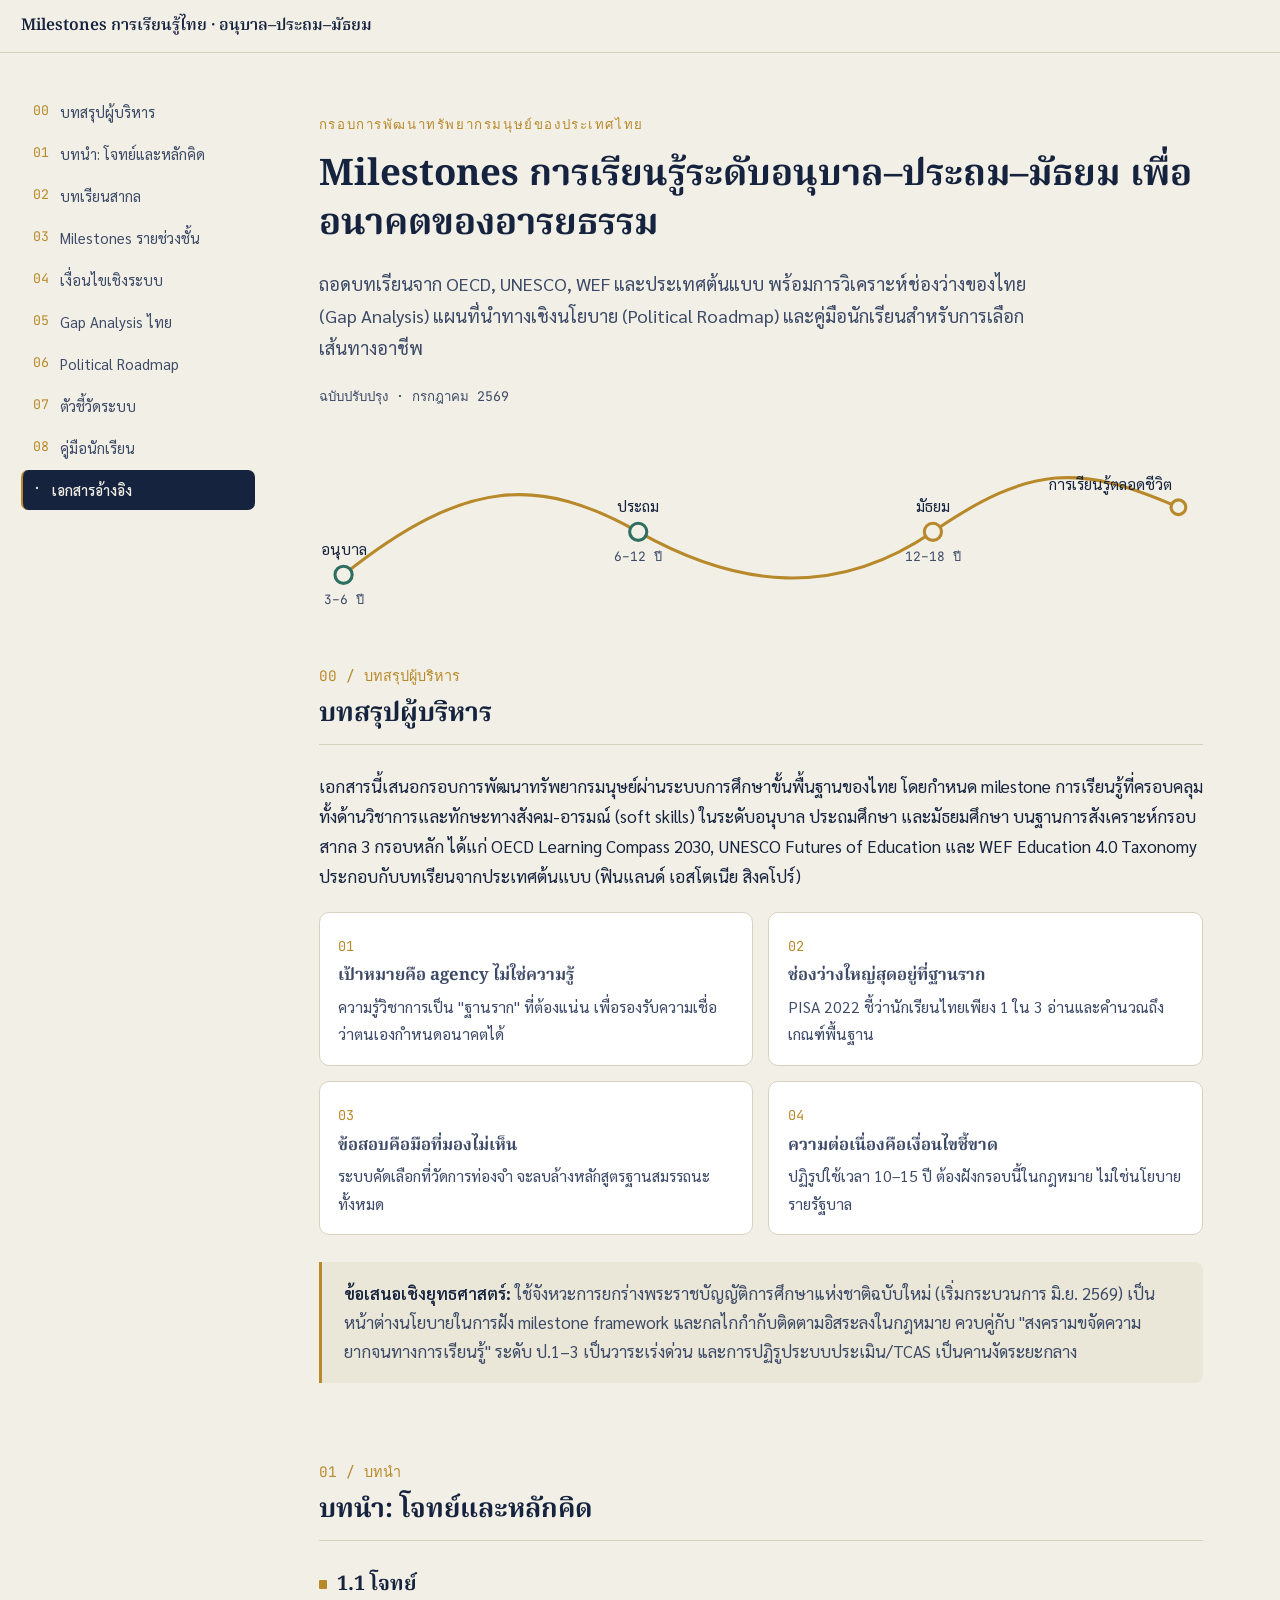
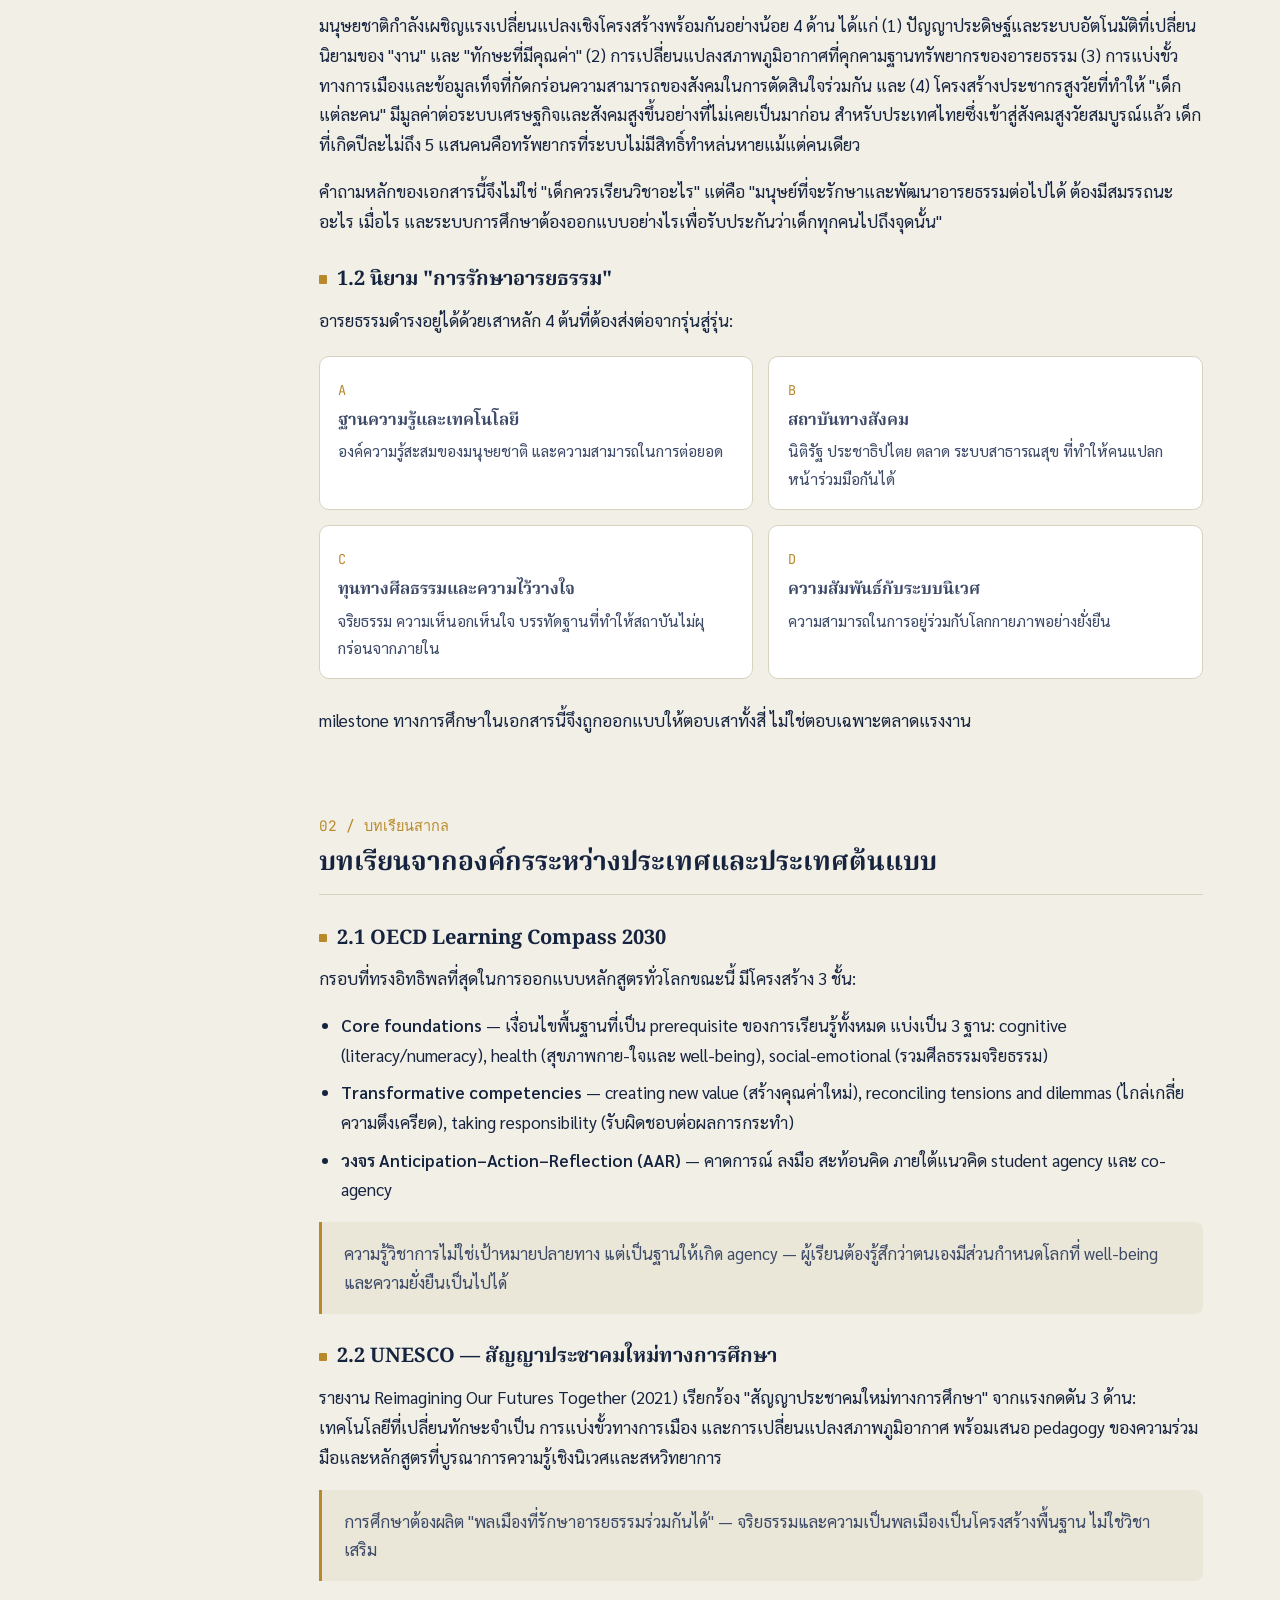
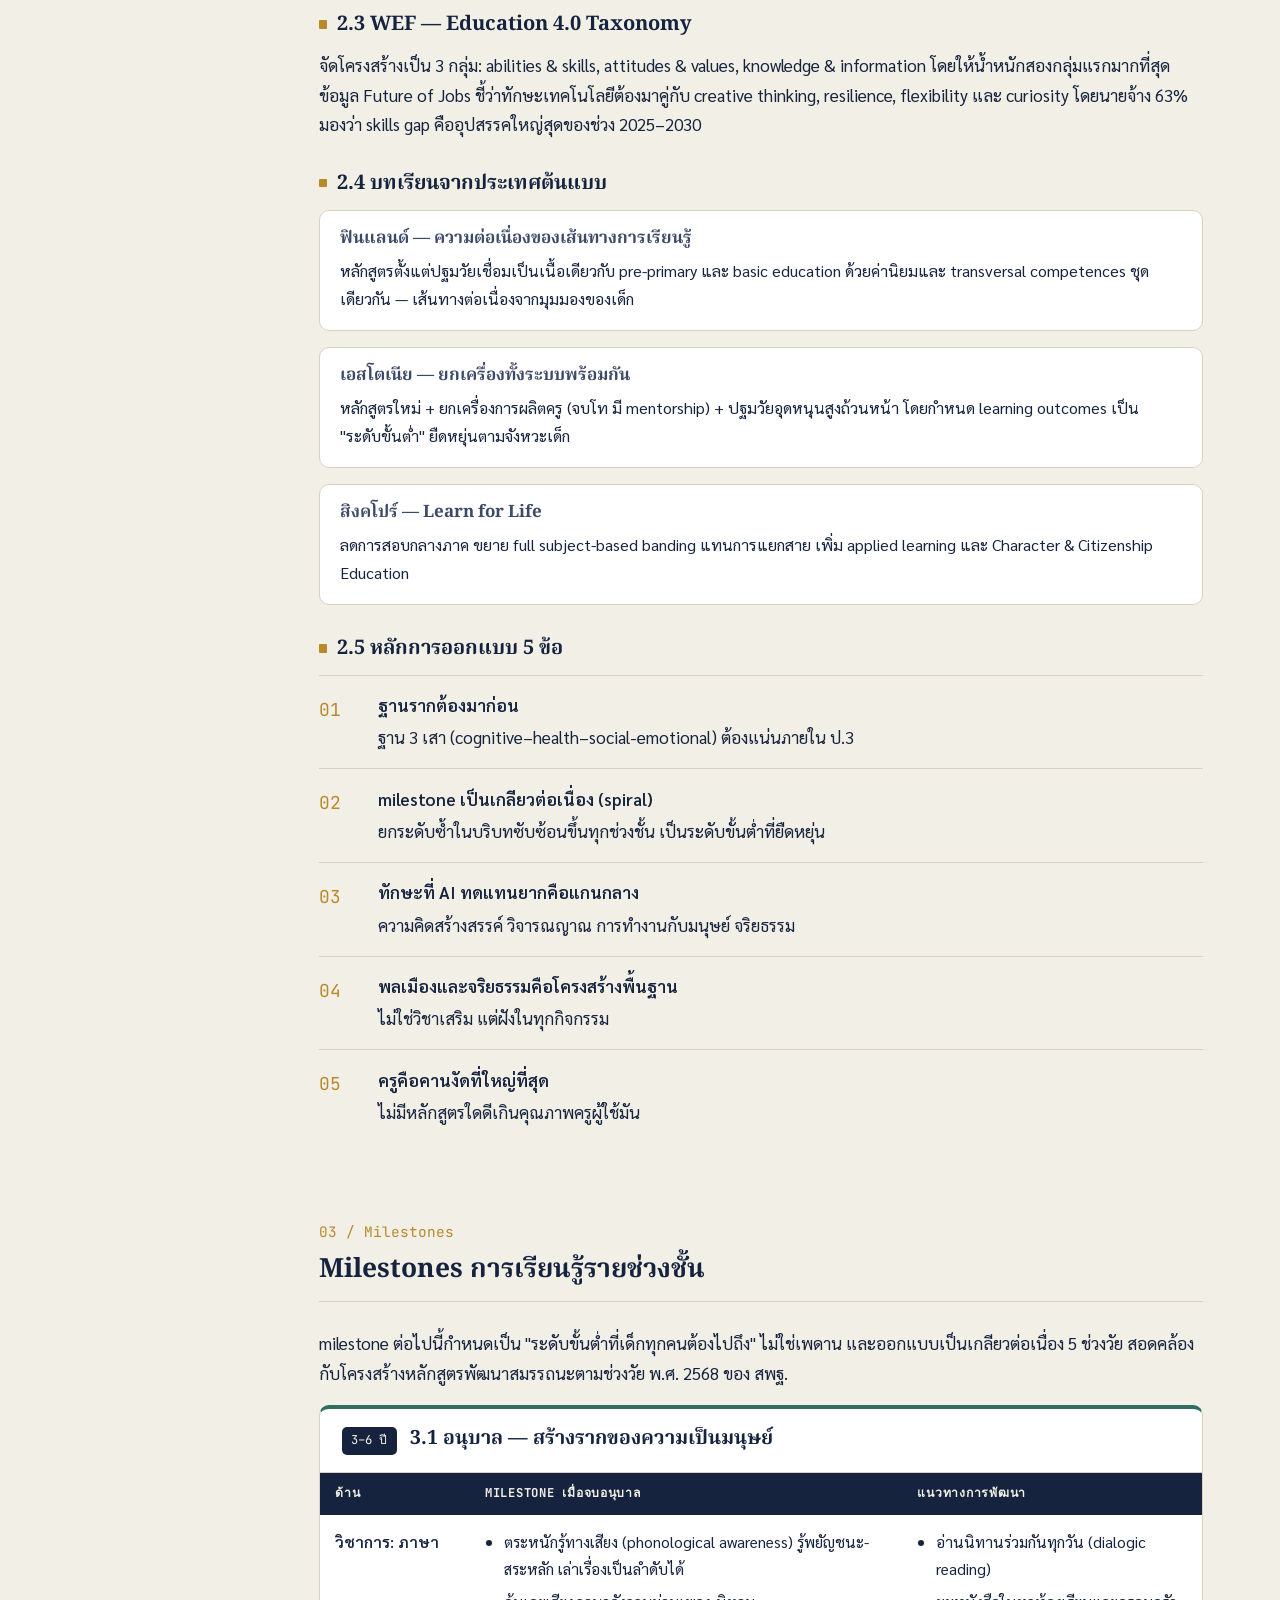
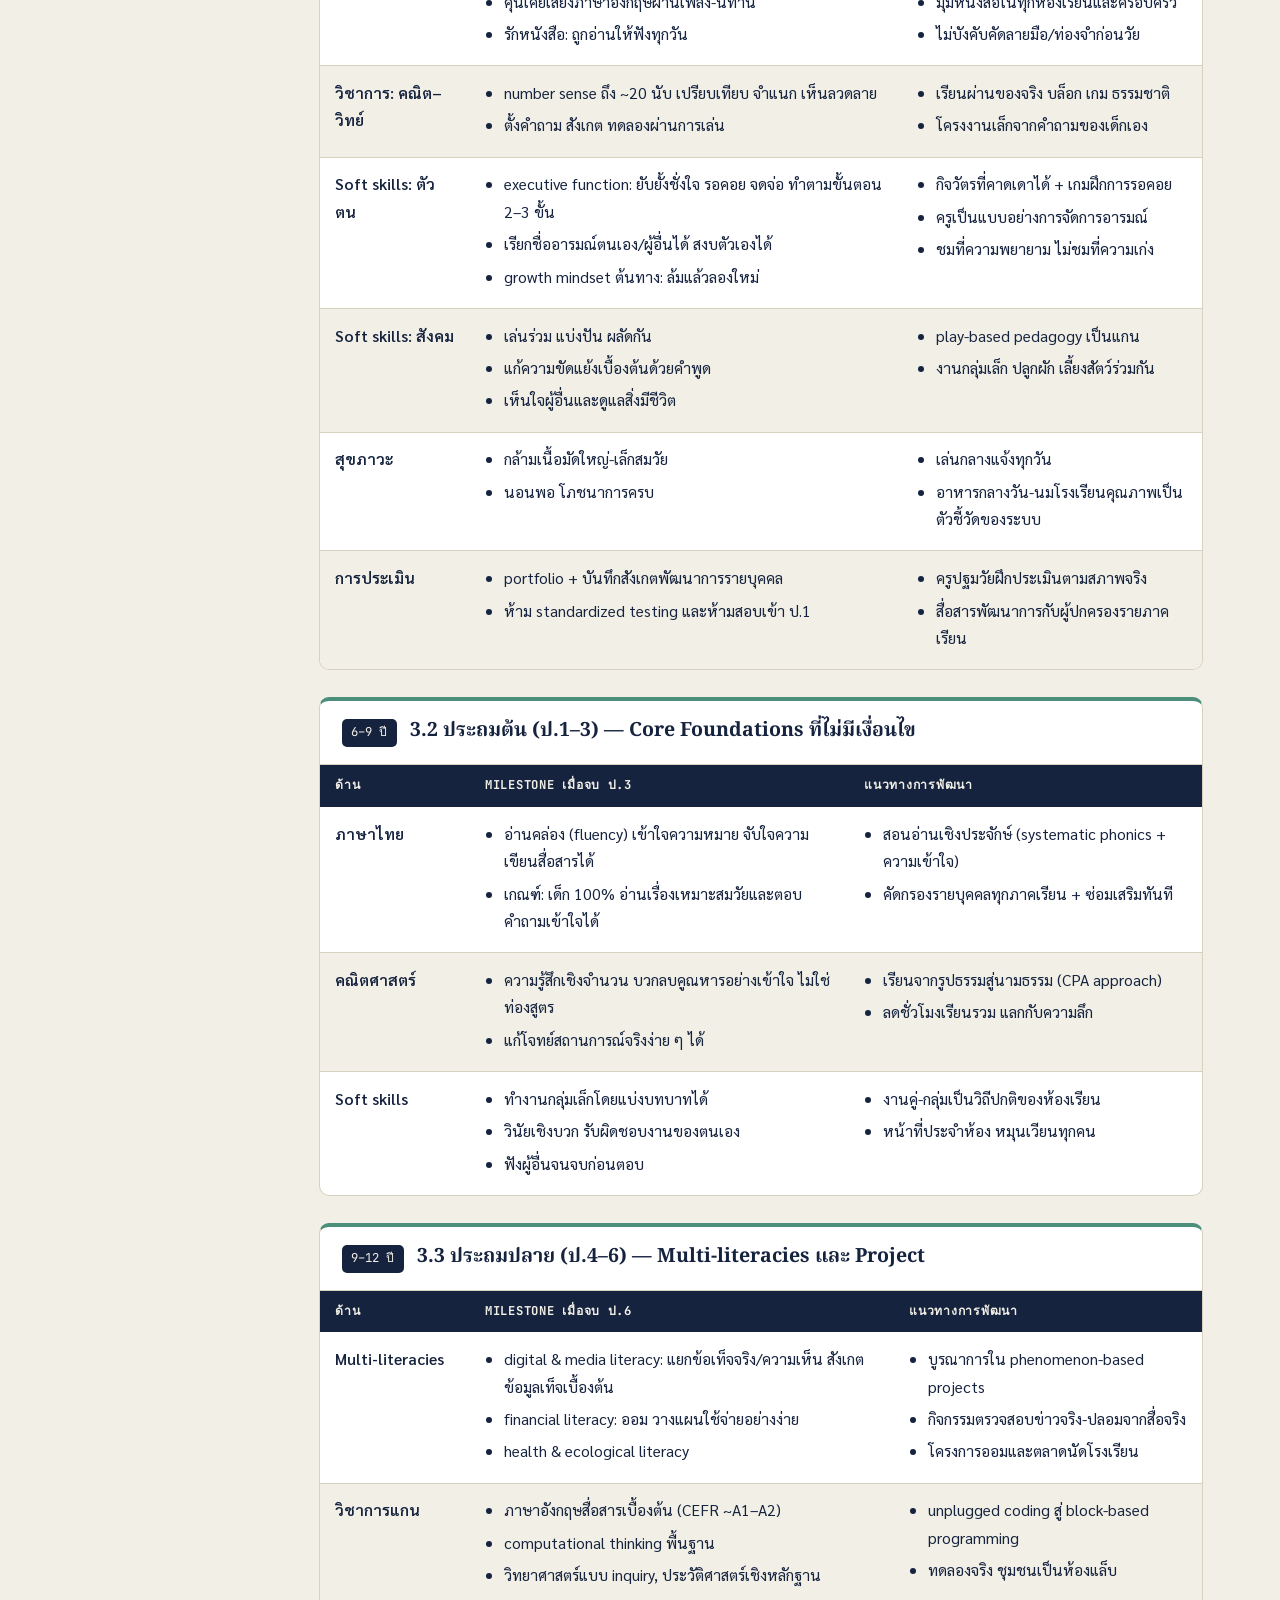
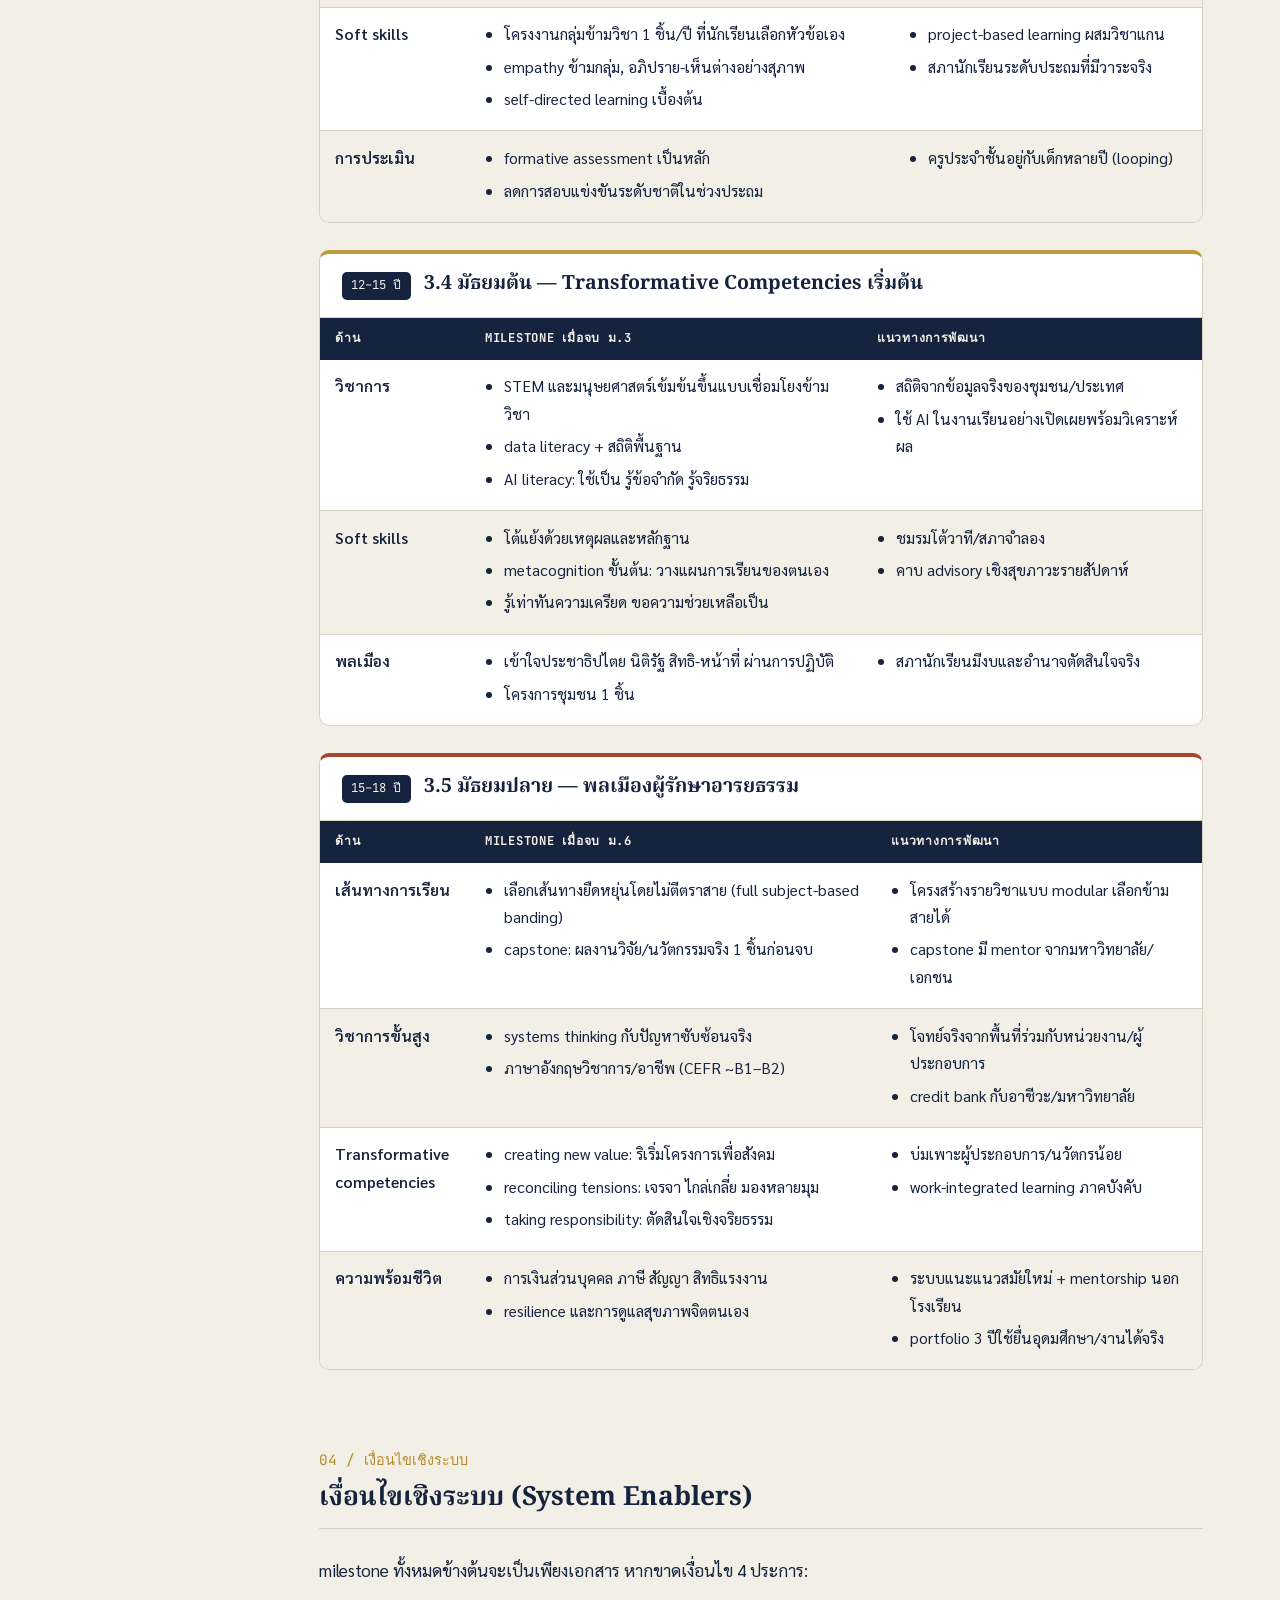
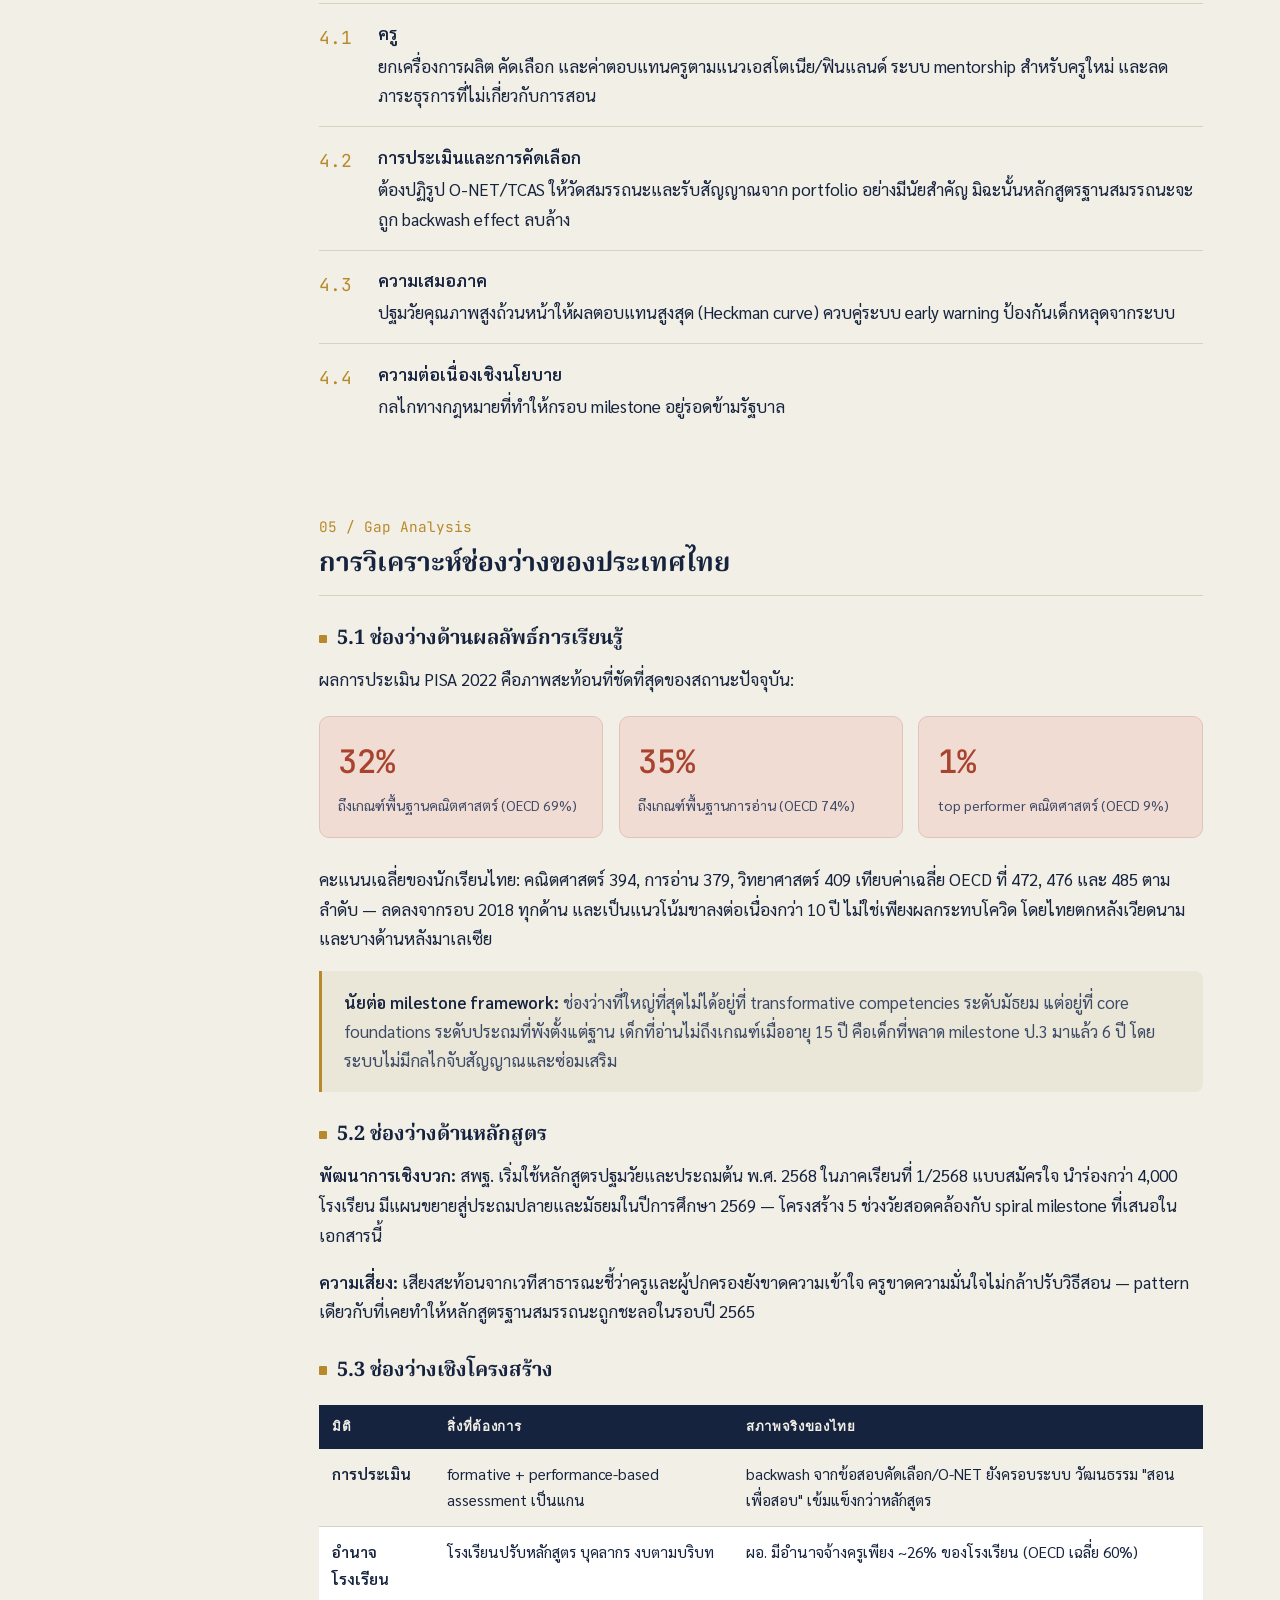
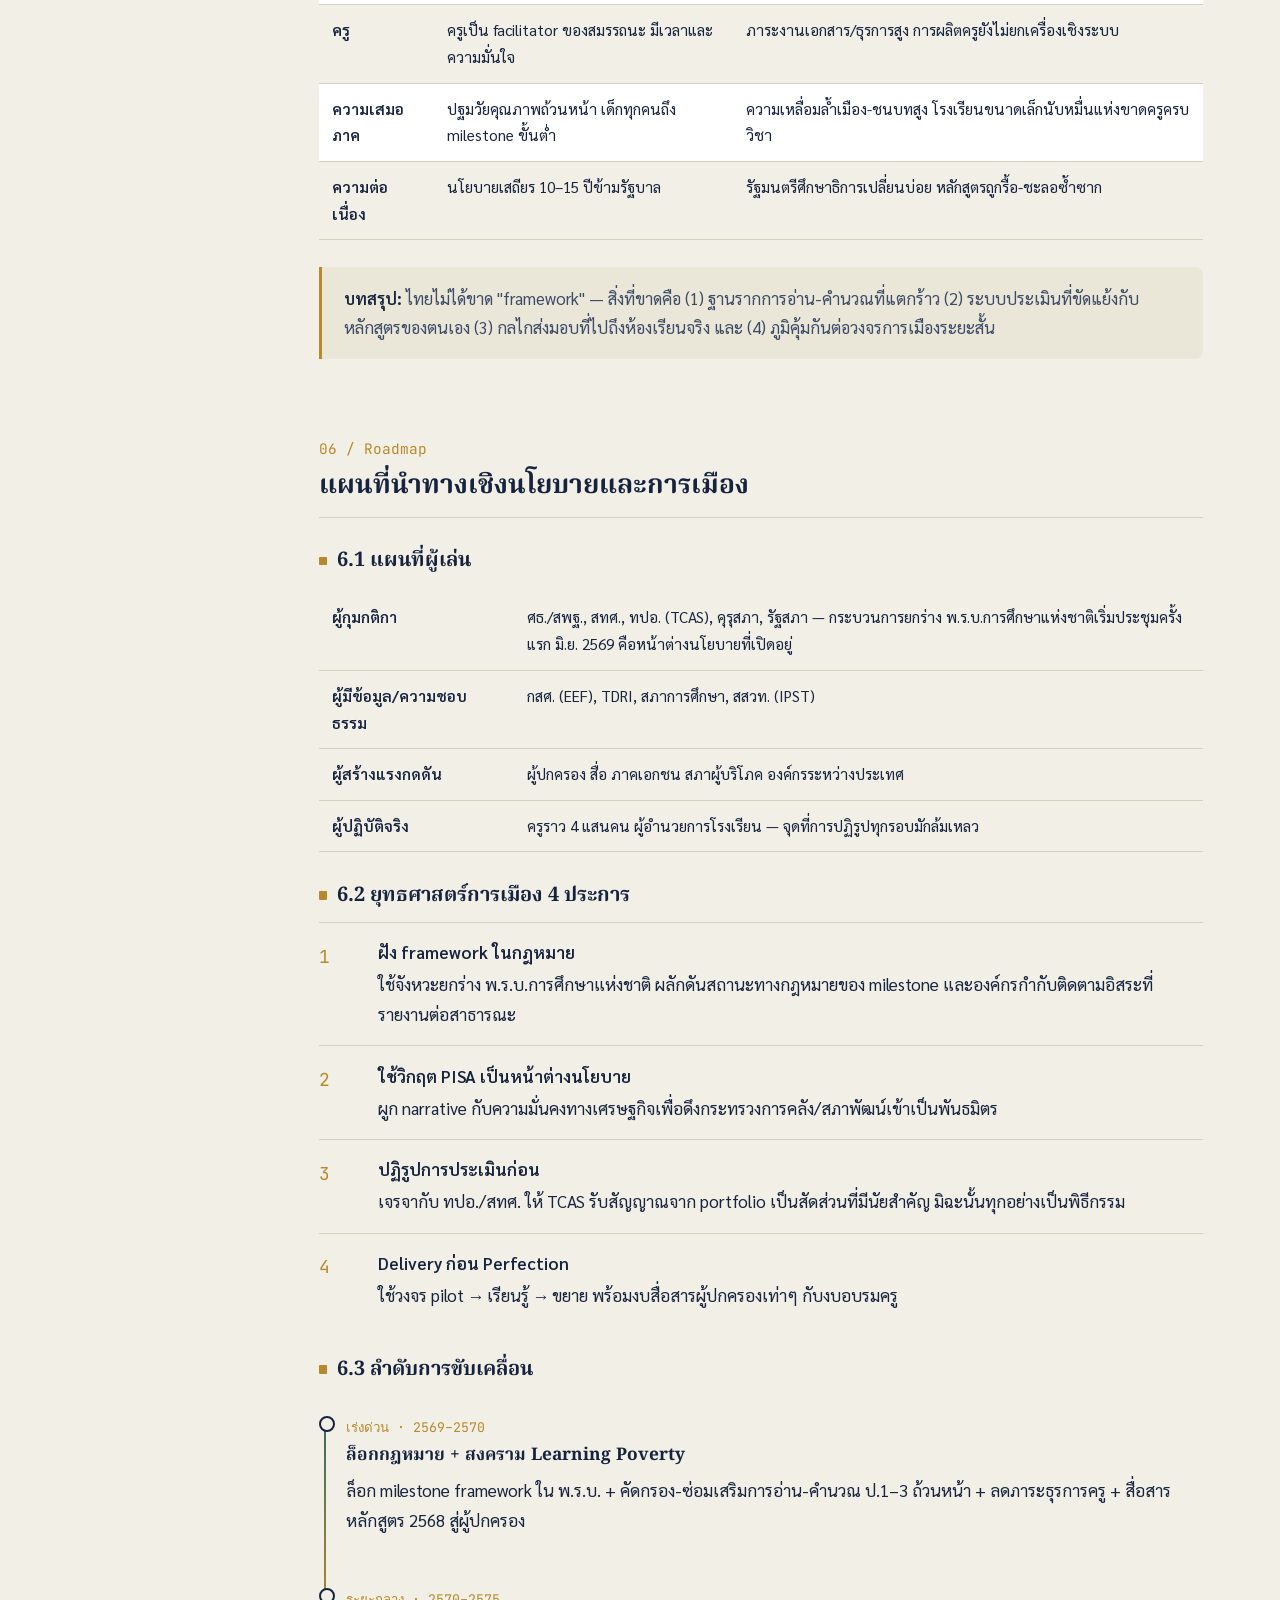
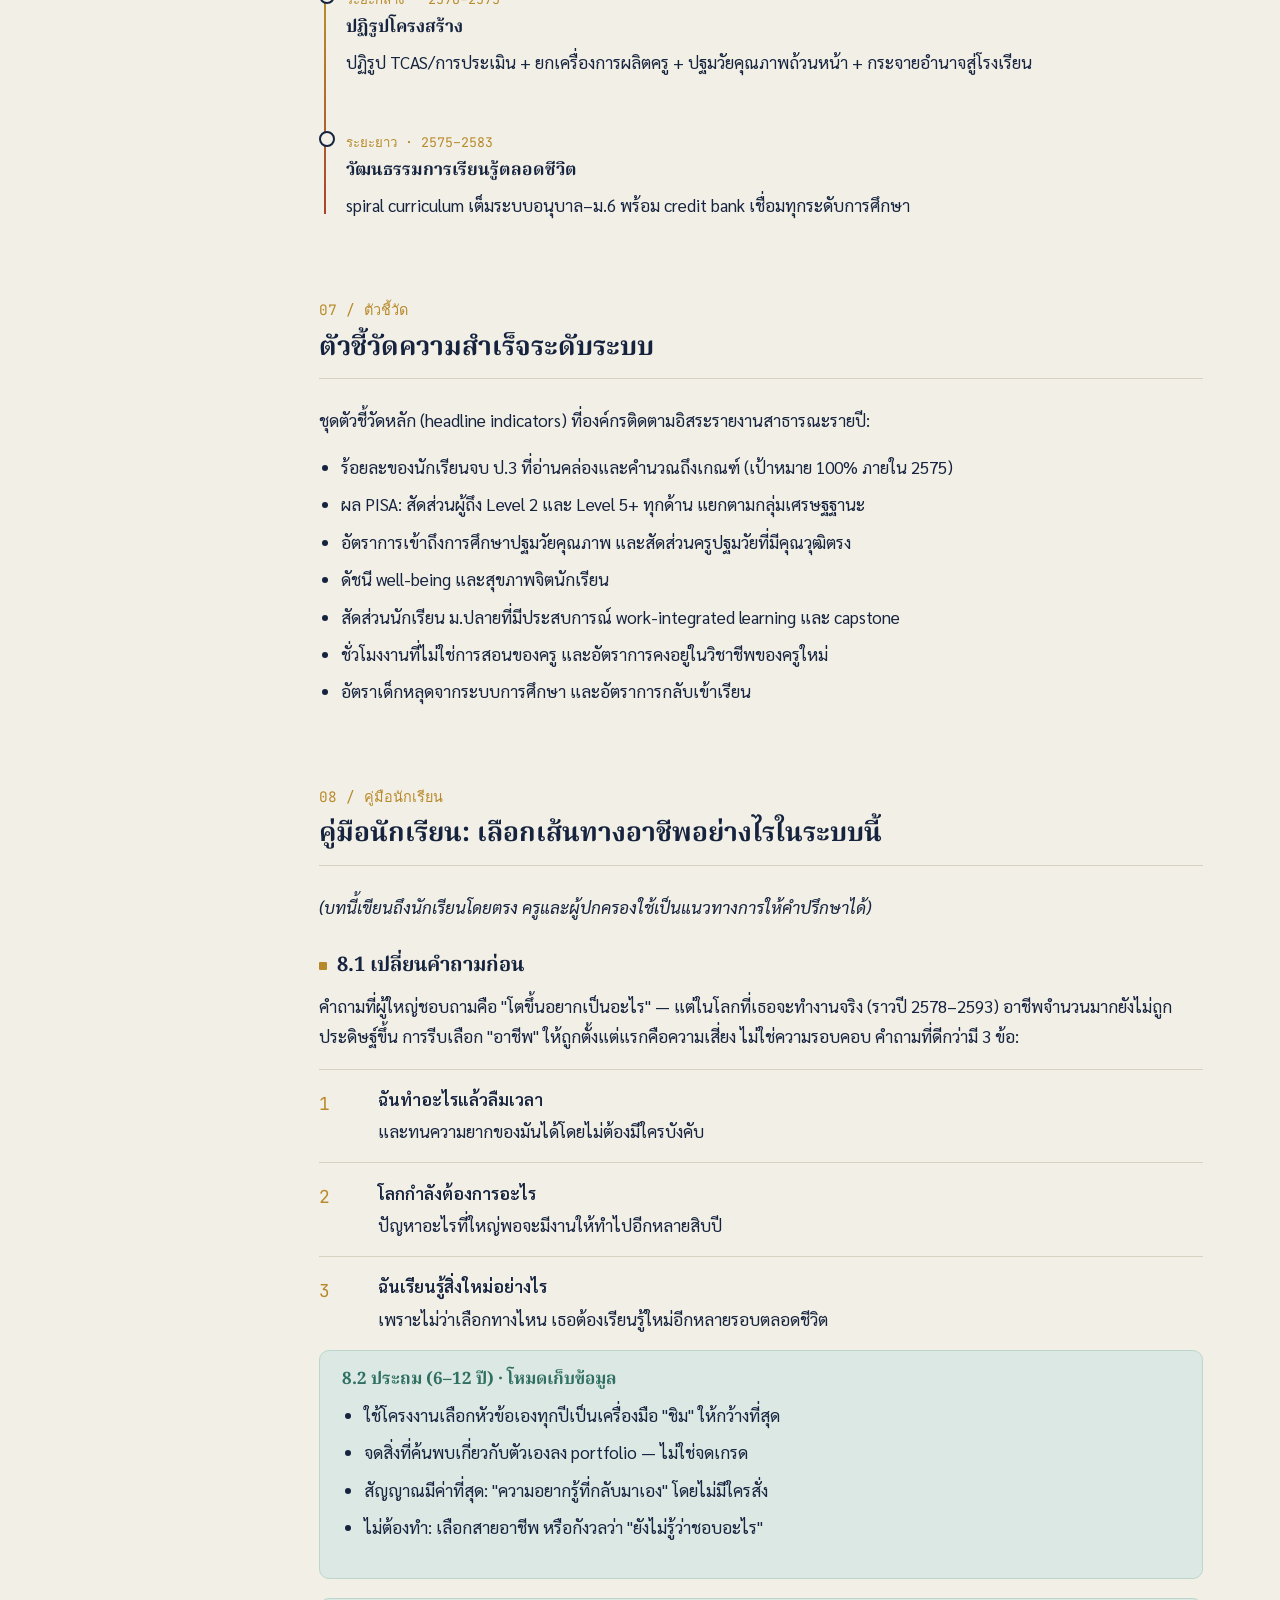
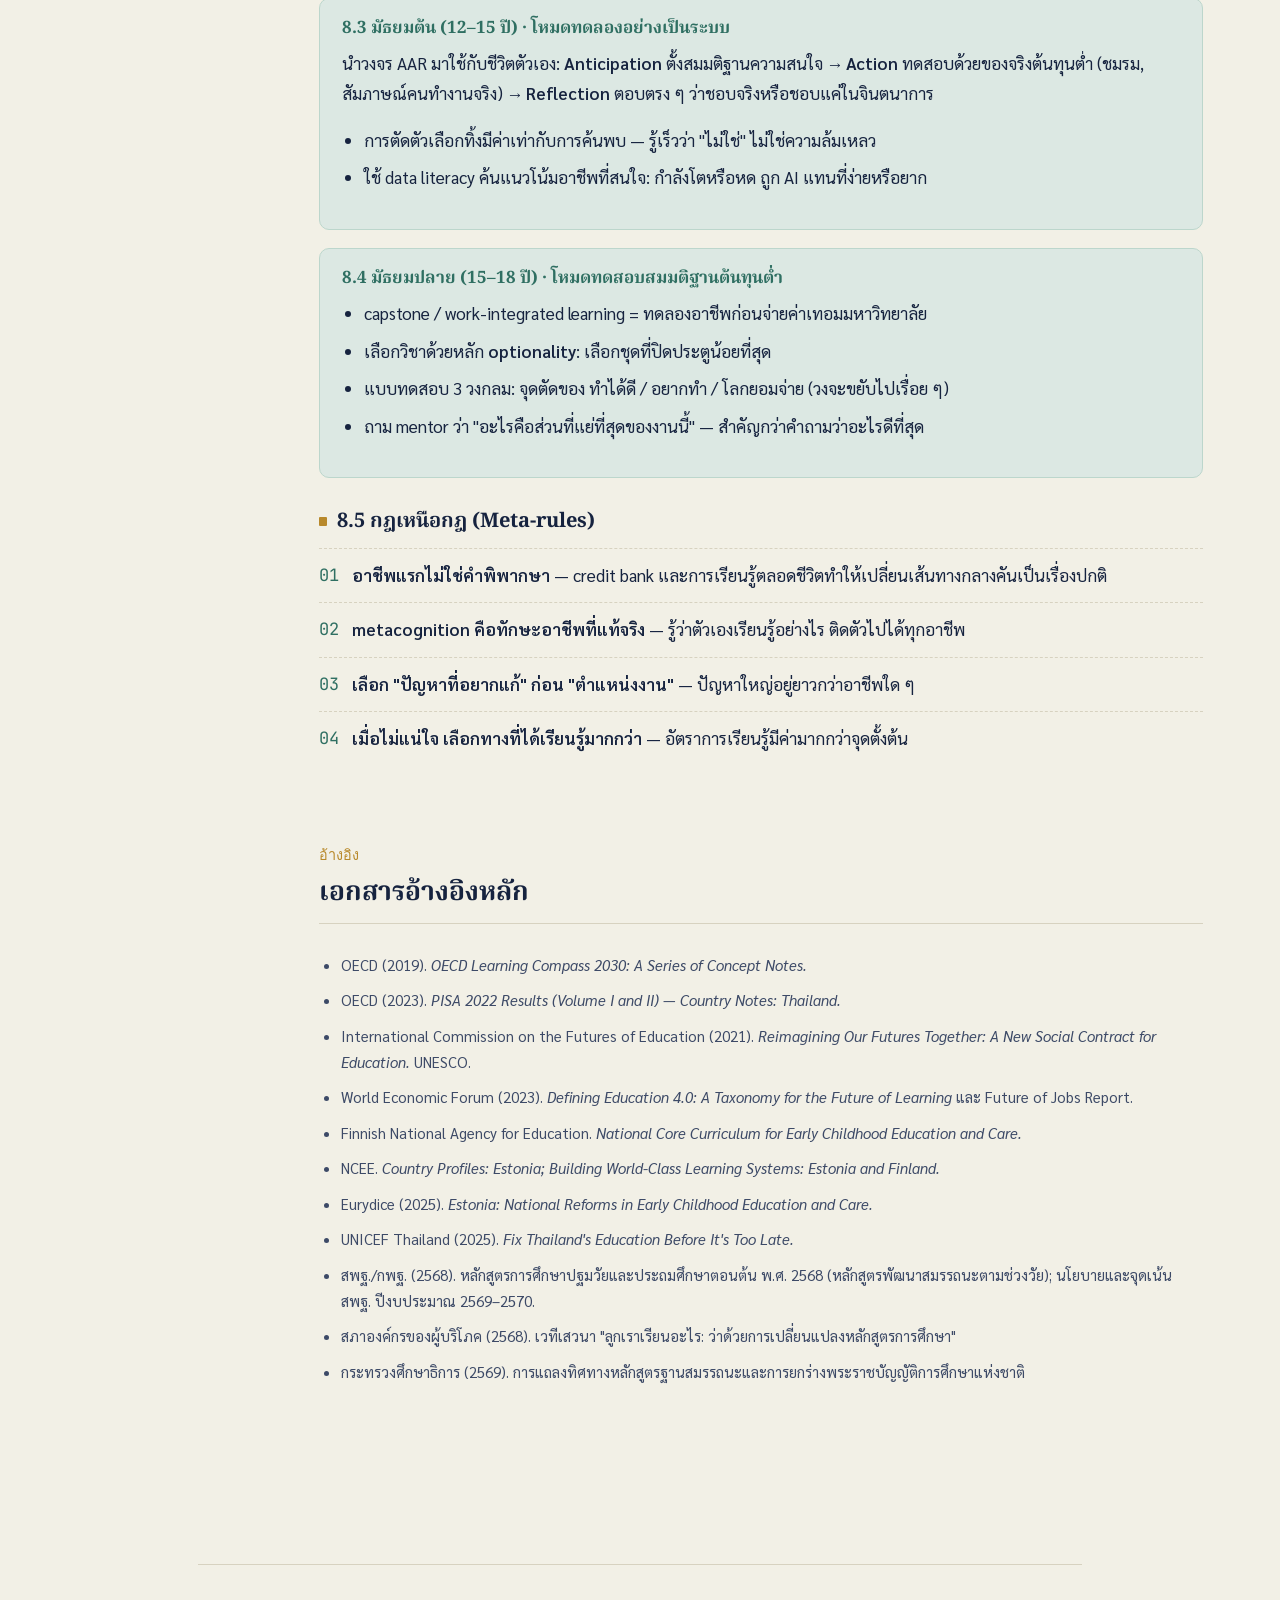
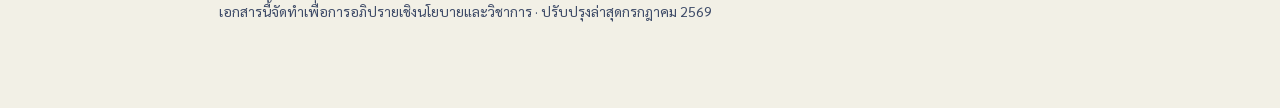
==== index.html @ f7f6ac36 "Add files via upload" ====
<!DOCTYPE html>
<html lang="th">
<head>
<meta charset="UTF-8">
<meta name="viewport" content="width=device-width, initial-scale=1.0">
<title>Milestones การเรียนรู้: อนุบาล–ประถม–มัธยม เพื่ออนาคตของอารยธรรม</title>
<meta name="description" content="กรอบการพัฒนาทรัพยากรมนุษย์ของประเทศไทย — Milestones การเรียนรู้รายช่วงชั้น, Gap Analysis, Political Roadmap และคู่มือนักเรียน">
<link rel="preconnect" href="https://fonts.googleapis.com">
<link rel="preconnect" href="https://fonts.gstatic.com" crossorigin>
<link href="https://fonts.googleapis.com/css2?family=Noto+Serif+Thai:wght@500;600;700&family=Sarabun:wght@300;400;500;600;700&family=JetBrains+Mono:wght@400;500&display=swap" rel="stylesheet">
<style>
  :root{
    --paper:#F2F0E6;
    --paper-2:#EAE7D8;
    --ink:#16233F;
    --ink-soft:#3D4A67;
    --gold:#B8892B;
    --gold-soft:#E9DBB8;
    --teal:#2F6F62;
    --teal-soft:#DCE8E3;
    --brick:#A8432E;
    --brick-soft:#F1DCD4;
    --line:#D7D2C0;
    --maxw:52rem;
    --radius:10px;
    font-size:17px;
  }
  *{box-sizing:border-box;}
  html{scroll-behavior:smooth;}
  body{
    margin:0;
    background:var(--paper);
    color:var(--ink);
    font-family:"Sarabun",sans-serif;
    line-height:1.75;
    -webkit-font-smoothing:antialiased;
  }
  h1,h2,h3,h4{
    font-family:"Noto Serif Thai","Sarabun",serif;
    color:var(--ink);
    line-height:1.35;
    margin:0;
  }
  .mono{
    font-family:"JetBrains Mono",monospace;
    letter-spacing:.04em;
  }
  a{color:var(--ink);}
  p{margin:0 0 1rem 0;}
  ul{margin:0 0 1rem 0;padding-left:1.3rem;}
  li{margin-bottom:.45rem;}
  strong{color:var(--ink);font-weight:600;}

  /* ---------- progress bar ---------- */
  #progress{
    position:fixed;top:0;left:0;height:3px;width:0%;
    background:linear-gradient(90deg,var(--teal),var(--gold));
    z-index:100;transition:width .1s linear;
  }

  /* ---------- top bar ---------- */
  .topbar{
    position:sticky;top:0;z-index:90;
    background:rgba(242,240,230,.92);
    backdrop-filter:blur(6px);
    border-bottom:1px solid var(--line);
    display:flex;align-items:center;justify-content:space-between;
    padding:.7rem 1.25rem;
  }
  .topbar__title{
    font-family:"Noto Serif Thai",serif;font-weight:600;font-size:.95rem;
    white-space:nowrap;overflow:hidden;text-overflow:ellipsis;
  }
  .topbar__toggle{
    display:none;background:none;border:1px solid var(--ink);border-radius:6px;
    color:var(--ink);font-family:"JetBrains Mono",monospace;font-size:.75rem;
    padding:.35rem .6rem;cursor:pointer;
  }

  /* ---------- layout ---------- */
  .shell{
    display:grid;
    grid-template-columns:15rem minmax(0,1fr);
    max-width:76rem;margin:0 auto;
    gap:0 2.5rem;
  }
  nav.toc{
    position:sticky;top:3.4rem;align-self:start;
    height:calc(100vh - 3.4rem);overflow-y:auto;
    padding:2rem 0 2rem 1.25rem;
  }
  nav.toc ol{list-style:none;margin:0;padding:0;}
  nav.toc li{margin-bottom:.15rem;}
  nav.toc a{
    display:flex;gap:.6rem;text-decoration:none;color:var(--ink-soft);
    font-size:.87rem;padding:.4rem .6rem;border-radius:7px;
    border-left:2px solid transparent;
  }
  nav.toc a .num{font-family:"JetBrains Mono",monospace;color:var(--gold);font-size:.78rem;}
  nav.toc a:hover{background:var(--paper-2);}
  nav.toc a.active{
    background:var(--ink);color:var(--paper);font-weight:500;
    border-left:2px solid var(--gold);
  }
  nav.toc a.active .num{color:var(--gold-soft);}

  main{padding:2rem 1.25rem 6rem;min-width:0;}

  /* ---------- hero ---------- */
  .hero{max-width:var(--maxw);margin:1.5rem 0 3rem;}
  .eyebrow{
    font-family:"JetBrains Mono",monospace;font-size:.78rem;letter-spacing:.12em;
    text-transform:uppercase;color:var(--gold);margin-bottom:.9rem;display:block;
  }
  .hero h1{font-size:2.15rem;font-weight:700;margin-bottom:1rem;}
  .hero .lede{font-size:1.08rem;color:var(--ink-soft);max-width:42rem;}
  .hero .meta{
    margin-top:1.4rem;font-family:"JetBrains Mono",monospace;font-size:.78rem;
    color:var(--ink-soft);
  }

  /* ---------- spine svg ---------- */
  .spine-wrap{margin:2.5rem 0 1rem;}
  .spine-wrap svg{width:100%;height:auto;display:block;}
  .spine-path{
    fill:none;stroke:var(--gold);stroke-width:2.5;
    stroke-dasharray:900;stroke-dashoffset:900;
    animation:draw 1.8s ease forwards .2s;
  }
  .spine-node circle{fill:var(--paper);stroke:var(--ink);stroke-width:2.5;}
  .spine-node.foundation circle{stroke:var(--teal);}
  .spine-node.transform circle{stroke:var(--gold);}
  .spine-label{font-family:"Sarabun";font-size:12.5px;fill:var(--ink);}
  .spine-age{font-family:"JetBrains Mono";font-size:10.5px;fill:var(--ink-soft);}
  @keyframes draw{to{stroke-dashoffset:0;}}
  @media (prefers-reduced-motion:reduce){
    .spine-path{animation:none;stroke-dashoffset:0;}
  }

  /* ---------- sections ---------- */
  section{max-width:var(--maxw);margin:0 0 4.5rem;scroll-margin-top:4.2rem;}
  section > .chapter-head{margin-bottom:1.6rem;}
  .chapter-head .num{
    font-family:"JetBrains Mono",monospace;color:var(--gold);font-size:.85rem;
    display:block;margin-bottom:.5rem;
  }
  section h2{font-size:1.55rem;border-bottom:1px solid var(--line);padding-bottom:.7rem;}
  section h3{font-size:1.18rem;margin:1.8rem 0 .7rem;color:var(--ink);}
  section h3::before{content:"";display:inline-block;width:.5rem;height:.5rem;background:var(--gold);margin-right:.55rem;border-radius:1px;vertical-align:middle;}
  section h4{font-size:1rem;margin:1.2rem 0 .5rem;color:var(--ink-soft);}

  .lead-callout{
    background:var(--paper-2);border-left:3px solid var(--gold);
    padding:1rem 1.3rem;border-radius:0 8px 8px 0;margin:0 0 1.4rem;
    font-size:.97rem;color:var(--ink-soft);
  }

  /* ---------- pillar cards (ch1) ---------- */
  .pillars{display:grid;grid-template-columns:repeat(2,1fr);gap:.9rem;margin:1.2rem 0 1.6rem;}
  .pillar{
    background:#fff;border:1px solid var(--line);border-radius:var(--radius);
    padding:1rem 1.1rem;
  }
  .pillar .num{font-family:"JetBrains Mono";color:var(--gold);font-size:.8rem;}
  .pillar h4{margin:.35rem 0 .3rem;font-size:.98rem;}
  .pillar p{margin:0;font-size:.92rem;color:var(--ink-soft);}

  /* ---------- principle list (ch2) ---------- */
  .principle{
    display:grid;grid-template-columns:2.6rem 1fr;gap:.9rem;
    padding:.9rem 0;border-top:1px solid var(--line);
  }
  .principle:first-of-type{border-top:none;}
  .principle .idx{font-family:"JetBrains Mono";color:var(--gold);font-size:1.05rem;padding-top:.15rem;}
  .principle strong{display:block;margin-bottom:.15rem;}

  .country-card{
    border:1px solid var(--line);border-radius:var(--radius);
    padding:1rem 1.2rem;margin-bottom:.9rem;background:#fff;
  }
  .country-card h4{margin:0 0 .4rem;}
  .country-card p{margin:0;font-size:.94rem;}

  /* ---------- milestone cards (ch3) ---------- */
  .age-card{
    border:1px solid var(--line);border-radius:var(--radius);
    overflow:hidden;margin-bottom:1.6rem;background:#fff;
  }
  .age-card__head{
    padding:1rem 1.3rem;border-bottom:1px solid var(--line);
    display:flex;align-items:baseline;gap:.8rem;flex-wrap:wrap;
  }
  .age-card__head .badge{
    font-family:"JetBrains Mono";font-size:.72rem;
    background:var(--ink);color:var(--paper);padding:.2rem .55rem;border-radius:5px;
  }
  .age-card__head h3{margin:0;font-size:1.15rem;}
  .age-card__head h3::before{display:none;}
  .age-card--kinder{border-top:4px solid var(--teal);}
  .age-card--early{border-top:4px solid #4B8E7A;}
  .age-card--upper{border-top:4px solid var(--gold);}
  .age-card--lower-sec{border-top:4px solid #C09A3E;}
  .age-card--upper-sec{border-top:4px solid var(--brick);}

  table.mtbl{width:100%;border-collapse:collapse;}
  table.mtbl th{
    text-align:left;font-family:"JetBrains Mono";font-size:.72rem;
    text-transform:uppercase;letter-spacing:.06em;
    background:var(--ink);color:var(--paper);padding:.6rem .9rem;
  }
  table.mtbl td{
    padding:.75rem .9rem;font-size:.92rem;vertical-align:top;
    border-bottom:1px solid var(--line);
  }
  table.mtbl td:first-child{font-weight:600;width:17%;color:var(--ink);}
  table.mtbl tr:last-child td{border-bottom:none;}
  table.mtbl tr:nth-child(even){background:var(--paper);}
  table.mtbl ul{margin:0;padding-left:1.1rem;}
  table.mtbl li{margin-bottom:.3rem;font-size:.92rem;}

  @media (max-width:680px){
    table.mtbl thead{display:none;}
    table.mtbl, table.mtbl tbody, table.mtbl tr, table.mtbl td{display:block;width:100%;}
    table.mtbl tr{border-bottom:6px solid var(--paper);}
    table.mtbl td{border-bottom:1px solid var(--line);}
    table.mtbl td:first-child{width:auto;background:var(--paper-2);}
    table.mtbl td::before{
      content:attr(data-th);display:block;font-family:"JetBrains Mono";
      font-size:.68rem;text-transform:uppercase;letter-spacing:.06em;
      color:var(--gold);margin-bottom:.3rem;
    }
  }

  /* ---------- stats (ch5) ---------- */
  .statgrid{display:grid;grid-template-columns:repeat(3,1fr);gap:.9rem;margin:1.2rem 0 1.6rem;}
  .stat{
    background:var(--brick-soft);border-radius:var(--radius);padding:1rem 1.1rem;
    border:1px solid #e0c3ba;
  }
  .stat .num{font-family:"JetBrains Mono";font-weight:500;font-size:1.9rem;color:var(--brick);display:block;}
  .stat .label{font-size:.82rem;color:var(--ink-soft);}

  .gap-table{width:100%;border-collapse:collapse;margin:1.2rem 0 1.6rem;}
  .gap-table th{
    text-align:left;font-size:.78rem;font-family:"JetBrains Mono";
    text-transform:uppercase;letter-spacing:.05em;
    background:var(--ink);color:var(--paper);padding:.6rem .8rem;
  }
  .gap-table td{padding:.7rem .8rem;font-size:.9rem;border-bottom:1px solid var(--line);vertical-align:top;}
  .gap-table tr:nth-child(even) td{background:#fff;}
  @media (max-width:680px){
    .statgrid{grid-template-columns:1fr;}
    .gap-table thead{display:none;}
    .gap-table, .gap-table tbody, .gap-table tr, .gap-table td{display:block;width:100%;}
    .gap-table td::before{content:attr(data-th);display:block;font-family:"JetBrains Mono";font-size:.68rem;color:var(--gold);text-transform:uppercase;margin-bottom:.25rem;}
    .gap-table tr{margin-bottom:.8rem;border:1px solid var(--line);border-radius:8px;overflow:hidden;}
  }

  /* ---------- roadmap timeline (ch6) ---------- */
  .roadmap{position:relative;padding-left:1.6rem;margin:1.6rem 0;}
  .roadmap::before{
    content:"";position:absolute;left:.32rem;top:.4rem;bottom:.4rem;width:2px;
    background:linear-gradient(var(--teal),var(--gold),var(--brick));
  }
  .rphase{position:relative;padding-bottom:1.8rem;}
  .rphase:last-child{padding-bottom:0;}
  .rphase::before{
    content:"";position:absolute;left:-1.6rem;top:.3rem;width:.7rem;height:.7rem;
    background:var(--paper);border:2px solid var(--ink);border-radius:50%;
  }
  .rphase .when{font-family:"JetBrains Mono";font-size:.78rem;color:var(--gold);}
  .rphase h4{margin:.2rem 0 .5rem;font-size:1.02rem;color:var(--ink);}

  .stake-table{width:100%;border-collapse:collapse;margin:1rem 0 1.6rem;}
  .stake-table td{padding:.7rem .8rem;font-size:.9rem;border-bottom:1px solid var(--line);vertical-align:top;}
  .stake-table td:first-child{font-weight:600;width:22%;}
  @media (max-width:680px){
    .stake-table, .stake-table tbody, .stake-table tr, .stake-table td{display:block;width:100%;}
    .stake-table td:first-child{background:var(--paper-2);border-radius:6px 6px 0 0;}
  }

  /* ---------- guide (ch8) ---------- */
  .guide-card{
    background:var(--teal-soft);border:1px solid #bcd6cc;border-radius:var(--radius);
    padding:1.1rem 1.3rem;margin-bottom:1.1rem;
  }
  .guide-card h4{margin:0 0 .5rem;color:var(--teal);}
  .meta-rule{display:flex;gap:.8rem;padding:.7rem 0;border-top:1px dashed var(--line);}
  .meta-rule:first-of-type{border-top:none;}
  .meta-rule .idx{font-family:"JetBrains Mono";color:var(--teal);}

  /* ---------- refs ---------- */
  .refs{font-size:.88rem;color:var(--ink-soft);}
  .refs li{margin-bottom:.55rem;}

  footer{
    max-width:var(--maxw);margin:0 auto;padding:2rem 1.25rem 4rem;
    font-size:.82rem;color:var(--ink-soft);border-top:1px solid var(--line);
  }

  /* focus visibility */
  a:focus-visible, button:focus-visible{outline:2px solid var(--gold);outline-offset:2px;}

  @media (max-width:900px){
    .shell{grid-template-columns:1fr;}
    nav.toc{
      position:fixed;top:3.15rem;left:0;right:0;bottom:0;height:auto;
      background:var(--paper);z-index:80;padding:1.5rem;
      transform:translateY(-110%);transition:transform .25s ease;
      border-top:1px solid var(--line);
    }
    nav.toc.open{transform:translateY(0);}
    .topbar__toggle{display:inline-block;}
    .pillars{grid-template-columns:1fr;}
    .statgrid{grid-template-columns:1fr;}
  }
</style>
</head>
<body>

<div id="progress"></div>

<div class="topbar">
  <span class="topbar__title">Milestones การเรียนรู้ไทย · อนุบาล–ประถม–มัธยม</span>
  <button class="topbar__toggle" id="tocToggle">สารบัญ ☰</button>
</div>

<div class="shell">
  <nav class="toc" id="toc">
    <ol>
      <li><a href="#exec"><span class="num">00</span> บทสรุปผู้บริหาร</a></li>
      <li><a href="#ch1"><span class="num">01</span> บทนำ: โจทย์และหลักคิด</a></li>
      <li><a href="#ch2"><span class="num">02</span> บทเรียนสากล</a></li>
      <li><a href="#ch3"><span class="num">03</span> Milestones รายช่วงชั้น</a></li>
      <li><a href="#ch4"><span class="num">04</span> เงื่อนไขเชิงระบบ</a></li>
      <li><a href="#ch5"><span class="num">05</span> Gap Analysis ไทย</a></li>
      <li><a href="#ch6"><span class="num">06</span> Political Roadmap</a></li>
      <li><a href="#ch7"><span class="num">07</span> ตัวชี้วัดระบบ</a></li>
      <li><a href="#ch8"><span class="num">08</span> คู่มือนักเรียน</a></li>
      <li><a href="#refs"><span class="num">·</span> เอกสารอ้างอิง</a></li>
    </ol>
  </nav>

  <main>
    <div class="hero">
      <span class="eyebrow">กรอบการพัฒนาทรัพยากรมนุษย์ของประเทศไทย</span>
      <h1>Milestones การเรียนรู้ระดับอนุบาล–ประถม–มัธยม เพื่ออนาคตของอารยธรรม</h1>
      <p class="lede">ถอดบทเรียนจาก OECD, UNESCO, WEF และประเทศต้นแบบ พร้อมการวิเคราะห์ช่องว่างของไทย (Gap Analysis) แผนที่นำทางเชิงนโยบาย (Political Roadmap) และคู่มือนักเรียนสำหรับการเลือกเส้นทางอาชีพ</p>
      <span class="meta">ฉบับปรับปรุง · กรกฎาคม 2569</span>

      <div class="spine-wrap">
        <svg viewBox="0 0 720 130" aria-hidden="true">
          <path class="spine-path" d="M20,100 C 120,20 180,20 260,65 S 420,120 500,65 S 620,10 700,45" />
          <g class="spine-node foundation" transform="translate(20,100)">
            <circle r="7"/>
            <text class="spine-label" x="0" y="-16" text-anchor="middle">อนุบาล</text>
            <text class="spine-age" x="0" y="24" text-anchor="middle">3–6 ปี</text>
          </g>
          <g class="spine-node foundation" transform="translate(260,65)">
            <circle r="7"/>
            <text class="spine-label" x="0" y="-16" text-anchor="middle">ประถม</text>
            <text class="spine-age" x="0" y="24" text-anchor="middle">6–12 ปี</text>
          </g>
          <g class="spine-node transform" transform="translate(500,65)">
            <circle r="7"/>
            <text class="spine-label" x="0" y="-16" text-anchor="middle">มัธยม</text>
            <text class="spine-age" x="0" y="24" text-anchor="middle">12–18 ปี</text>
          </g>
          <g class="spine-node transform" transform="translate(700,45)">
            <circle r="6"/>
            <text class="spine-label" x="-5" y="-14" text-anchor="end">การเรียนรู้ตลอดชีวิต</text>
          </g>
        </svg>
      </div>
    </div>

    <!-- ===== EXEC SUMMARY ===== -->
    <section id="exec">
      <div class="chapter-head"><span class="num">00 / บทสรุปผู้บริหาร</span><h2>บทสรุปผู้บริหาร</h2></div>
      <p>เอกสารนี้เสนอกรอบการพัฒนาทรัพยากรมนุษย์ผ่านระบบการศึกษาขั้นพื้นฐานของไทย โดยกำหนด milestone การเรียนรู้ที่ครอบคลุมทั้งด้านวิชาการและทักษะทางสังคม-อารมณ์ (soft skills) ในระดับอนุบาล ประถมศึกษา และมัธยมศึกษา บนฐานการสังเคราะห์กรอบสากล 3 กรอบหลัก ได้แก่ OECD Learning Compass 2030, UNESCO Futures of Education และ WEF Education 4.0 Taxonomy ประกอบกับบทเรียนจากประเทศต้นแบบ (ฟินแลนด์ เอสโตเนีย สิงคโปร์)</p>

      <div class="pillars">
        <div class="pillar"><span class="num">01</span><h4>เป้าหมายคือ agency ไม่ใช่ความรู้</h4><p>ความรู้วิชาการเป็น "ฐานราก" ที่ต้องแน่น เพื่อรองรับความเชื่อว่าตนเองกำหนดอนาคตได้</p></div>
        <div class="pillar"><span class="num">02</span><h4>ช่องว่างใหญ่สุดอยู่ที่ฐานราก</h4><p>PISA 2022 ชี้ว่านักเรียนไทยเพียง 1 ใน 3 อ่านและคำนวณถึงเกณฑ์พื้นฐาน</p></div>
        <div class="pillar"><span class="num">03</span><h4>ข้อสอบคือมือที่มองไม่เห็น</h4><p>ระบบคัดเลือกที่วัดการท่องจำ จะลบล้างหลักสูตรฐานสมรรถนะทั้งหมด</p></div>
        <div class="pillar"><span class="num">04</span><h4>ความต่อเนื่องคือเงื่อนไขชี้ขาด</h4><p>ปฏิรูปใช้เวลา 10–15 ปี ต้องฝังกรอบนี้ในกฎหมาย ไม่ใช่นโยบายรายรัฐบาล</p></div>
      </div>

      <div class="lead-callout">
        <strong>ข้อเสนอเชิงยุทธศาสตร์:</strong> ใช้จังหวะการยกร่างพระราชบัญญัติการศึกษาแห่งชาติฉบับใหม่ (เริ่มกระบวนการ มิ.ย. 2569) เป็นหน้าต่างนโยบายในการฝัง milestone framework และกลไกกำกับติดตามอิสระลงในกฎหมาย ควบคู่กับ "สงครามขจัดความยากจนทางการเรียนรู้" ระดับ ป.1–3 เป็นวาระเร่งด่วน และการปฏิรูประบบประเมิน/TCAS เป็นคานงัดระยะกลาง
      </div>
    </section>

    <!-- ===== CH1 ===== -->
    <section id="ch1">
      <div class="chapter-head"><span class="num">01 / บทนำ</span><h2>บทนำ: โจทย์และหลักคิด</h2></div>

      <h3>1.1 โจทย์</h3>
      <p>มนุษยชาติกำลังเผชิญแรงเปลี่ยนแปลงเชิงโครงสร้างพร้อมกันอย่างน้อย 4 ด้าน ได้แก่ (1) ปัญญาประดิษฐ์และระบบอัตโนมัติที่เปลี่ยนนิยามของ "งาน" และ "ทักษะที่มีคุณค่า" (2) การเปลี่ยนแปลงสภาพภูมิอากาศที่คุกคามฐานทรัพยากรของอารยธรรม (3) การแบ่งขั้วทางการเมืองและข้อมูลเท็จที่กัดกร่อนความสามารถของสังคมในการตัดสินใจร่วมกัน และ (4) โครงสร้างประชากรสูงวัยที่ทำให้ "เด็กแต่ละคน" มีมูลค่าต่อระบบเศรษฐกิจและสังคมสูงขึ้นอย่างที่ไม่เคยเป็นมาก่อน สำหรับประเทศไทยซึ่งเข้าสู่สังคมสูงวัยสมบูรณ์แล้ว เด็กที่เกิดปีละไม่ถึง 5 แสนคนคือทรัพยากรที่ระบบไม่มีสิทธิ์ทำหล่นหายแม้แต่คนเดียว</p>
      <p>คำถามหลักของเอกสารนี้จึงไม่ใช่ "เด็กควรเรียนวิชาอะไร" แต่คือ "มนุษย์ที่จะรักษาและพัฒนาอารยธรรมต่อไปได้ ต้องมีสมรรถนะอะไร เมื่อไร และระบบการศึกษาต้องออกแบบอย่างไรเพื่อรับประกันว่าเด็กทุกคนไปถึงจุดนั้น"</p>

      <h3>1.2 นิยาม "การรักษาอารยธรรม"</h3>
      <p>อารยธรรมดำรงอยู่ได้ด้วยเสาหลัก 4 ต้นที่ต้องส่งต่อจากรุ่นสู่รุ่น:</p>
      <div class="pillars">
        <div class="pillar"><span class="num">A</span><h4>ฐานความรู้และเทคโนโลยี</h4><p>องค์ความรู้สะสมของมนุษยชาติ และความสามารถในการต่อยอด</p></div>
        <div class="pillar"><span class="num">B</span><h4>สถาบันทางสังคม</h4><p>นิติรัฐ ประชาธิปไตย ตลาด ระบบสาธารณสุข ที่ทำให้คนแปลกหน้าร่วมมือกันได้</p></div>
        <div class="pillar"><span class="num">C</span><h4>ทุนทางศีลธรรมและความไว้วางใจ</h4><p>จริยธรรม ความเห็นอกเห็นใจ บรรทัดฐานที่ทำให้สถาบันไม่ผุกร่อนจากภายใน</p></div>
        <div class="pillar"><span class="num">D</span><h4>ความสัมพันธ์กับระบบนิเวศ</h4><p>ความสามารถในการอยู่ร่วมกับโลกกายภาพอย่างยั่งยืน</p></div>
      </div>
      <p>milestone ทางการศึกษาในเอกสารนี้จึงถูกออกแบบให้ตอบเสาทั้งสี่ ไม่ใช่ตอบเฉพาะตลาดแรงงาน</p>
    </section>

    <!-- ===== CH2 ===== -->
    <section id="ch2">
      <div class="chapter-head"><span class="num">02 / บทเรียนสากล</span><h2>บทเรียนจากองค์กรระหว่างประเทศและประเทศต้นแบบ</h2></div>

      <h3>2.1 OECD Learning Compass 2030</h3>
      <p>กรอบที่ทรงอิทธิพลที่สุดในการออกแบบหลักสูตรทั่วโลกขณะนี้ มีโครงสร้าง 3 ชั้น:</p>
      <ul>
        <li><strong>Core foundations</strong> — เงื่อนไขพื้นฐานที่เป็น prerequisite ของการเรียนรู้ทั้งหมด แบ่งเป็น 3 ฐาน: cognitive (literacy/numeracy), health (สุขภาพกาย-ใจและ well-being), social-emotional (รวมศีลธรรมจริยธรรม)</li>
        <li><strong>Transformative competencies</strong> — creating new value (สร้างคุณค่าใหม่), reconciling tensions and dilemmas (ไกล่เกลี่ยความตึงเครียด), taking responsibility (รับผิดชอบต่อผลการกระทำ)</li>
        <li><strong>วงจร Anticipation–Action–Reflection (AAR)</strong> — คาดการณ์ ลงมือ สะท้อนคิด ภายใต้แนวคิด student agency และ co-agency</li>
      </ul>
      <div class="lead-callout">ความรู้วิชาการไม่ใช่เป้าหมายปลายทาง แต่เป็นฐานให้เกิด agency — ผู้เรียนต้องรู้สึกว่าตนเองมีส่วนกำหนดโลกที่ well-being และความยั่งยืนเป็นไปได้</div>

      <h3>2.2 UNESCO — สัญญาประชาคมใหม่ทางการศึกษา</h3>
      <p>รายงาน Reimagining Our Futures Together (2021) เรียกร้อง "สัญญาประชาคมใหม่ทางการศึกษา" จากแรงกดดัน 3 ด้าน: เทคโนโลยีที่เปลี่ยนทักษะจำเป็น การแบ่งขั้วทางการเมือง และการเปลี่ยนแปลงสภาพภูมิอากาศ พร้อมเสนอ pedagogy ของความร่วมมือและหลักสูตรที่บูรณาการความรู้เชิงนิเวศและสหวิทยาการ</p>
      <div class="lead-callout">การศึกษาต้องผลิต "พลเมืองที่รักษาอารยธรรมร่วมกันได้" — จริยธรรมและความเป็นพลเมืองเป็นโครงสร้างพื้นฐาน ไม่ใช่วิชาเสริม</div>

      <h3>2.3 WEF — Education 4.0 Taxonomy</h3>
      <p>จัดโครงสร้างเป็น 3 กลุ่ม: abilities & skills, attitudes & values, knowledge & information โดยให้น้ำหนักสองกลุ่มแรกมากที่สุด ข้อมูล Future of Jobs ชี้ว่าทักษะเทคโนโลยีต้องมาคู่กับ creative thinking, resilience, flexibility และ curiosity โดยนายจ้าง 63% มองว่า skills gap คืออุปสรรคใหญ่สุดของช่วง 2025–2030</p>

      <h3>2.4 บทเรียนจากประเทศต้นแบบ</h3>
      <div class="country-card"><h4>ฟินแลนด์ — ความต่อเนื่องของเส้นทางการเรียนรู้</h4><p>หลักสูตรตั้งแต่ปฐมวัยเชื่อมเป็นเนื้อเดียวกับ pre-primary และ basic education ด้วยค่านิยมและ transversal competences ชุดเดียวกัน — เส้นทางต่อเนื่องจากมุมมองของเด็ก</p></div>
      <div class="country-card"><h4>เอสโตเนีย — ยกเครื่องทั้งระบบพร้อมกัน</h4><p>หลักสูตรใหม่ + ยกเครื่องการผลิตครู (จบโท มี mentorship) + ปฐมวัยอุดหนุนสูงถ้วนหน้า โดยกำหนด learning outcomes เป็น "ระดับขั้นต่ำ" ยืดหยุ่นตามจังหวะเด็ก</p></div>
      <div class="country-card"><h4>สิงคโปร์ — Learn for Life</h4><p>ลดการสอบกลางภาค ขยาย full subject-based banding แทนการแยกสาย เพิ่ม applied learning และ Character & Citizenship Education</p></div>

      <h3>2.5 หลักการออกแบบ 5 ข้อ</h3>
      <div class="principle"><span class="idx">01</span><div><strong>ฐานรากต้องมาก่อน</strong>ฐาน 3 เสา (cognitive–health–social-emotional) ต้องแน่นภายใน ป.3</div></div>
      <div class="principle"><span class="idx">02</span><div><strong>milestone เป็นเกลียวต่อเนื่อง (spiral)</strong>ยกระดับซ้ำในบริบทซับซ้อนขึ้นทุกช่วงชั้น เป็นระดับขั้นต่ำที่ยืดหยุ่น</div></div>
      <div class="principle"><span class="idx">03</span><div><strong>ทักษะที่ AI ทดแทนยากคือแกนกลาง</strong>ความคิดสร้างสรรค์ วิจารณญาณ การทำงานกับมนุษย์ จริยธรรม</div></div>
      <div class="principle"><span class="idx">04</span><div><strong>พลเมืองและจริยธรรมคือโครงสร้างพื้นฐาน</strong>ไม่ใช่วิชาเสริม แต่ฝังในทุกกิจกรรม</div></div>
      <div class="principle"><span class="idx">05</span><div><strong>ครูคือคานงัดที่ใหญ่ที่สุด</strong>ไม่มีหลักสูตรใดดีเกินคุณภาพครูผู้ใช้มัน</div></div>
    </section>

    <!-- ===== CH3 ===== -->
    <section id="ch3">
      <div class="chapter-head"><span class="num">03 / Milestones</span><h2>Milestones การเรียนรู้รายช่วงชั้น</h2></div>
      <p>milestone ต่อไปนี้กำหนดเป็น "ระดับขั้นต่ำที่เด็กทุกคนต้องไปถึง" ไม่ใช่เพดาน และออกแบบเป็นเกลียวต่อเนื่อง 5 ช่วงวัย สอดคล้องกับโครงสร้างหลักสูตรพัฒนาสมรรถนะตามช่วงวัย พ.ศ. 2568 ของ สพฐ.</p>

      <div class="age-card age-card--kinder">
        <div class="age-card__head"><span class="badge">3–6 ปี</span><h3>3.1 อนุบาล — สร้างรากของความเป็นมนุษย์</h3></div>
        <table class="mtbl">
          <thead><tr><th>ด้าน</th><th>Milestone เมื่อจบอนุบาล</th><th>แนวทางการพัฒนา</th></tr></thead>
          <tbody>
            <tr><td data-th="ด้าน">วิชาการ: ภาษา</td><td data-th="Milestone"><ul><li>ตระหนักรู้ทางเสียง (phonological awareness) รู้พยัญชนะ-สระหลัก เล่าเรื่องเป็นลำดับได้</li><li>คุ้นเคยเสียงภาษาอังกฤษผ่านเพลง-นิทาน</li><li>รักหนังสือ: ถูกอ่านให้ฟังทุกวัน</li></ul></td><td data-th="แนวทาง"><ul><li>อ่านนิทานร่วมกันทุกวัน (dialogic reading)</li><li>มุมหนังสือในทุกห้องเรียนและครอบครัว</li><li>ไม่บังคับคัดลายมือ/ท่องจำก่อนวัย</li></ul></td></tr>
            <tr><td data-th="ด้าน">วิชาการ: คณิต–วิทย์</td><td data-th="Milestone"><ul><li>number sense ถึง ~20 นับ เปรียบเทียบ จำแนก เห็นลวดลาย</li><li>ตั้งคำถาม สังเกต ทดลองผ่านการเล่น</li></ul></td><td data-th="แนวทาง"><ul><li>เรียนผ่านของจริง บล็อก เกม ธรรมชาติ</li><li>โครงงานเล็กจากคำถามของเด็กเอง</li></ul></td></tr>
            <tr><td data-th="ด้าน">Soft skills: ตัวตน</td><td data-th="Milestone"><ul><li>executive function: ยับยั้งชั่งใจ รอคอย จดจ่อ ทำตามขั้นตอน 2–3 ขั้น</li><li>เรียกชื่ออารมณ์ตนเอง/ผู้อื่นได้ สงบตัวเองได้</li><li>growth mindset ต้นทาง: ล้มแล้วลองใหม่</li></ul></td><td data-th="แนวทาง"><ul><li>กิจวัตรที่คาดเดาได้ + เกมฝึกการรอคอย</li><li>ครูเป็นแบบอย่างการจัดการอารมณ์</li><li>ชมที่ความพยายาม ไม่ชมที่ความเก่ง</li></ul></td></tr>
            <tr><td data-th="ด้าน">Soft skills: สังคม</td><td data-th="Milestone"><ul><li>เล่นร่วม แบ่งปัน ผลัดกัน</li><li>แก้ความขัดแย้งเบื้องต้นด้วยคำพูด</li><li>เห็นใจผู้อื่นและดูแลสิ่งมีชีวิต</li></ul></td><td data-th="แนวทาง"><ul><li>play-based pedagogy เป็นแกน</li><li>งานกลุ่มเล็ก ปลูกผัก เลี้ยงสัตว์ร่วมกัน</li></ul></td></tr>
            <tr><td data-th="ด้าน">สุขภาวะ</td><td data-th="Milestone"><ul><li>กล้ามเนื้อมัดใหญ่-เล็กสมวัย</li><li>นอนพอ โภชนาการครบ</li></ul></td><td data-th="แนวทาง"><ul><li>เล่นกลางแจ้งทุกวัน</li><li>อาหารกลางวัน-นมโรงเรียนคุณภาพเป็นตัวชี้วัดของระบบ</li></ul></td></tr>
            <tr><td data-th="ด้าน">การประเมิน</td><td data-th="Milestone"><ul><li>portfolio + บันทึกสังเกตพัฒนาการรายบุคคล</li><li>ห้าม standardized testing และห้ามสอบเข้า ป.1</li></ul></td><td data-th="แนวทาง"><ul><li>ครูปฐมวัยฝึกประเมินตามสภาพจริง</li><li>สื่อสารพัฒนาการกับผู้ปกครองรายภาคเรียน</li></ul></td></tr>
          </tbody>
        </table>
      </div>

      <div class="age-card age-card--early">
        <div class="age-card__head"><span class="badge">6–9 ปี</span><h3>3.2 ประถมต้น (ป.1–3) — Core Foundations ที่ไม่มีเงื่อนไข</h3></div>
        <table class="mtbl">
          <thead><tr><th>ด้าน</th><th>Milestone เมื่อจบ ป.3</th><th>แนวทางการพัฒนา</th></tr></thead>
          <tbody>
            <tr><td data-th="ด้าน">ภาษาไทย</td><td data-th="Milestone"><ul><li>อ่านคล่อง (fluency) เข้าใจความหมาย จับใจความ เขียนสื่อสารได้</li><li>เกณฑ์: เด็ก 100% อ่านเรื่องเหมาะสมวัยและตอบคำถามเข้าใจได้</li></ul></td><td data-th="แนวทาง"><ul><li>สอนอ่านเชิงประจักษ์ (systematic phonics + ความเข้าใจ)</li><li>คัดกรองรายบุคคลทุกภาคเรียน + ซ่อมเสริมทันที</li></ul></td></tr>
            <tr><td data-th="ด้าน">คณิตศาสตร์</td><td data-th="Milestone"><ul><li>ความรู้สึกเชิงจำนวน บวกลบคูณหารอย่างเข้าใจ ไม่ใช่ท่องสูตร</li><li>แก้โจทย์สถานการณ์จริงง่าย ๆ ได้</li></ul></td><td data-th="แนวทาง"><ul><li>เรียนจากรูปธรรมสู่นามธรรม (CPA approach)</li><li>ลดชั่วโมงเรียนรวม แลกกับความลึก</li></ul></td></tr>
            <tr><td data-th="ด้าน">Soft skills</td><td data-th="Milestone"><ul><li>ทำงานกลุ่มเล็กโดยแบ่งบทบาทได้</li><li>วินัยเชิงบวก รับผิดชอบงานของตนเอง</li><li>ฟังผู้อื่นจนจบก่อนตอบ</li></ul></td><td data-th="แนวทาง"><ul><li>งานคู่-กลุ่มเป็นวิถีปกติของห้องเรียน</li><li>หน้าที่ประจำห้อง หมุนเวียนทุกคน</li></ul></td></tr>
          </tbody>
        </table>
      </div>

      <div class="age-card age-card--early">
        <div class="age-card__head"><span class="badge">9–12 ปี</span><h3>3.3 ประถมปลาย (ป.4–6) — Multi-literacies และ Project</h3></div>
        <table class="mtbl">
          <thead><tr><th>ด้าน</th><th>Milestone เมื่อจบ ป.6</th><th>แนวทางการพัฒนา</th></tr></thead>
          <tbody>
            <tr><td data-th="ด้าน">Multi-literacies</td><td data-th="Milestone"><ul><li>digital & media literacy: แยกข้อเท็จจริง/ความเห็น สังเกตข้อมูลเท็จเบื้องต้น</li><li>financial literacy: ออม วางแผนใช้จ่ายอย่างง่าย</li><li>health & ecological literacy</li></ul></td><td data-th="แนวทาง"><ul><li>บูรณาการใน phenomenon-based projects</li><li>กิจกรรมตรวจสอบข่าวจริง-ปลอมจากสื่อจริง</li><li>โครงการออมและตลาดนัดโรงเรียน</li></ul></td></tr>
            <tr><td data-th="ด้าน">วิชาการแกน</td><td data-th="Milestone"><ul><li>ภาษาอังกฤษสื่อสารเบื้องต้น (CEFR ~A1–A2)</li><li>computational thinking พื้นฐาน</li><li>วิทยาศาสตร์แบบ inquiry, ประวัติศาสตร์เชิงหลักฐาน</li></ul></td><td data-th="แนวทาง"><ul><li>unplugged coding สู่ block-based programming</li><li>ทดลองจริง ชุมชนเป็นห้องแล็บ</li></ul></td></tr>
            <tr><td data-th="ด้าน">Soft skills</td><td data-th="Milestone"><ul><li>โครงงานกลุ่มข้ามวิชา 1 ชิ้น/ปี ที่นักเรียนเลือกหัวข้อเอง</li><li>empathy ข้ามกลุ่ม, อภิปราย-เห็นต่างอย่างสุภาพ</li><li>self-directed learning เบื้องต้น</li></ul></td><td data-th="แนวทาง"><ul><li>project-based learning ผสมวิชาแกน</li><li>สภานักเรียนระดับประถมที่มีวาระจริง</li></ul></td></tr>
            <tr><td data-th="ด้าน">การประเมิน</td><td data-th="Milestone"><ul><li>formative assessment เป็นหลัก</li><li>ลดการสอบแข่งขันระดับชาติในช่วงประถม</li></ul></td><td data-th="แนวทาง"><ul><li>ครูประจำชั้นอยู่กับเด็กหลายปี (looping)</li></ul></td></tr>
          </tbody>
        </table>
      </div>

      <div class="age-card age-card--lower-sec">
        <div class="age-card__head"><span class="badge">12–15 ปี</span><h3>3.4 มัธยมต้น — Transformative Competencies เริ่มต้น</h3></div>
        <table class="mtbl">
          <thead><tr><th>ด้าน</th><th>Milestone เมื่อจบ ม.3</th><th>แนวทางการพัฒนา</th></tr></thead>
          <tbody>
            <tr><td data-th="ด้าน">วิชาการ</td><td data-th="Milestone"><ul><li>STEM และมนุษยศาสตร์เข้มข้นขึ้นแบบเชื่อมโยงข้ามวิชา</li><li>data literacy + สถิติพื้นฐาน</li><li>AI literacy: ใช้เป็น รู้ข้อจำกัด รู้จริยธรรม</li></ul></td><td data-th="แนวทาง"><ul><li>สถิติจากข้อมูลจริงของชุมชน/ประเทศ</li><li>ใช้ AI ในงานเรียนอย่างเปิดเผยพร้อมวิเคราะห์ผล</li></ul></td></tr>
            <tr><td data-th="ด้าน">Soft skills</td><td data-th="Milestone"><ul><li>โต้แย้งด้วยเหตุผลและหลักฐาน</li><li>metacognition ขั้นต้น: วางแผนการเรียนของตนเอง</li><li>รู้เท่าทันความเครียด ขอความช่วยเหลือเป็น</li></ul></td><td data-th="แนวทาง"><ul><li>ชมรมโต้วาที/สภาจำลอง</li><li>คาบ advisory เชิงสุขภาวะรายสัปดาห์</li></ul></td></tr>
            <tr><td data-th="ด้าน">พลเมือง</td><td data-th="Milestone"><ul><li>เข้าใจประชาธิปไตย นิติรัฐ สิทธิ-หน้าที่ ผ่านการปฏิบัติ</li><li>โครงการชุมชน 1 ชิ้น</li></ul></td><td data-th="แนวทาง"><ul><li>สภานักเรียนมีงบและอำนาจตัดสินใจจริง</li></ul></td></tr>
          </tbody>
        </table>
      </div>

      <div class="age-card age-card--upper-sec">
        <div class="age-card__head"><span class="badge">15–18 ปี</span><h3>3.5 มัธยมปลาย — พลเมืองผู้รักษาอารยธรรม</h3></div>
        <table class="mtbl">
          <thead><tr><th>ด้าน</th><th>Milestone เมื่อจบ ม.6</th><th>แนวทางการพัฒนา</th></tr></thead>
          <tbody>
            <tr><td data-th="ด้าน">เส้นทางการเรียน</td><td data-th="Milestone"><ul><li>เลือกเส้นทางยืดหยุ่นโดยไม่ตีตราสาย (full subject-based banding)</li><li>capstone: ผลงานวิจัย/นวัตกรรมจริง 1 ชิ้นก่อนจบ</li></ul></td><td data-th="แนวทาง"><ul><li>โครงสร้างรายวิชาแบบ modular เลือกข้ามสายได้</li><li>capstone มี mentor จากมหาวิทยาลัย/เอกชน</li></ul></td></tr>
            <tr><td data-th="ด้าน">วิชาการขั้นสูง</td><td data-th="Milestone"><ul><li>systems thinking กับปัญหาซับซ้อนจริง</li><li>ภาษาอังกฤษวิชาการ/อาชีพ (CEFR ~B1–B2)</li></ul></td><td data-th="แนวทาง"><ul><li>โจทย์จริงจากพื้นที่ร่วมกับหน่วยงาน/ผู้ประกอบการ</li><li>credit bank กับอาชีวะ/มหาวิทยาลัย</li></ul></td></tr>
            <tr><td data-th="ด้าน">Transformative competencies</td><td data-th="Milestone"><ul><li>creating new value: ริเริ่มโครงการเพื่อสังคม</li><li>reconciling tensions: เจรจา ไกล่เกลี่ย มองหลายมุม</li><li>taking responsibility: ตัดสินใจเชิงจริยธรรม</li></ul></td><td data-th="แนวทาง"><ul><li>บ่มเพาะผู้ประกอบการ/นวัตกรน้อย</li><li>work-integrated learning ภาคบังคับ</li></ul></td></tr>
            <tr><td data-th="ด้าน">ความพร้อมชีวิต</td><td data-th="Milestone"><ul><li>การเงินส่วนบุคคล ภาษี สัญญา สิทธิแรงงาน</li><li>resilience และการดูแลสุขภาพจิตตนเอง</li></ul></td><td data-th="แนวทาง"><ul><li>ระบบแนะแนวสมัยใหม่ + mentorship นอกโรงเรียน</li><li>portfolio 3 ปีใช้ยื่นอุดมศึกษา/งานได้จริง</li></ul></td></tr>
          </tbody>
        </table>
      </div>
    </section>

    <!-- ===== CH4 ===== -->
    <section id="ch4">
      <div class="chapter-head"><span class="num">04 / เงื่อนไขเชิงระบบ</span><h2>เงื่อนไขเชิงระบบ (System Enablers)</h2></div>
      <p>milestone ทั้งหมดข้างต้นจะเป็นเพียงเอกสาร หากขาดเงื่อนไข 4 ประการ:</p>
      <div class="principle"><span class="idx">4.1</span><div><strong>ครู</strong>ยกเครื่องการผลิต คัดเลือก และค่าตอบแทนครูตามแนวเอสโตเนีย/ฟินแลนด์ ระบบ mentorship สำหรับครูใหม่ และลดภาระธุรการที่ไม่เกี่ยวกับการสอน</div></div>
      <div class="principle"><span class="idx">4.2</span><div><strong>การประเมินและการคัดเลือก</strong>ต้องปฏิรูป O-NET/TCAS ให้วัดสมรรถนะและรับสัญญาณจาก portfolio อย่างมีนัยสำคัญ มิฉะนั้นหลักสูตรฐานสมรรถนะจะถูก backwash effect ลบล้าง</div></div>
      <div class="principle"><span class="idx">4.3</span><div><strong>ความเสมอภาค</strong>ปฐมวัยคุณภาพสูงถ้วนหน้าให้ผลตอบแทนสูงสุด (Heckman curve) ควบคู่ระบบ early warning ป้องกันเด็กหลุดจากระบบ</div></div>
      <div class="principle"><span class="idx">4.4</span><div><strong>ความต่อเนื่องเชิงนโยบาย</strong>กลไกทางกฎหมายที่ทำให้กรอบ milestone อยู่รอดข้ามรัฐบาล</div></div>
    </section>

    <!-- ===== CH5 ===== -->
    <section id="ch5">
      <div class="chapter-head"><span class="num">05 / Gap Analysis</span><h2>การวิเคราะห์ช่องว่างของประเทศไทย</h2></div>

      <h3>5.1 ช่องว่างด้านผลลัพธ์การเรียนรู้</h3>
      <p>ผลการประเมิน PISA 2022 คือภาพสะท้อนที่ชัดที่สุดของสถานะปัจจุบัน:</p>
      <div class="statgrid">
        <div class="stat"><span class="num">32%</span><span class="label">ถึงเกณฑ์พื้นฐานคณิตศาสตร์ (OECD 69%)</span></div>
        <div class="stat"><span class="num">35%</span><span class="label">ถึงเกณฑ์พื้นฐานการอ่าน (OECD 74%)</span></div>
        <div class="stat"><span class="num">1%</span><span class="label">top performer คณิตศาสตร์ (OECD 9%)</span></div>
      </div>
      <p>คะแนนเฉลี่ยของนักเรียนไทย: คณิตศาสตร์ 394, การอ่าน 379, วิทยาศาสตร์ 409 เทียบค่าเฉลี่ย OECD ที่ 472, 476 และ 485 ตามลำดับ — ลดลงจากรอบ 2018 ทุกด้าน และเป็นแนวโน้มขาลงต่อเนื่องกว่า 10 ปี ไม่ใช่เพียงผลกระทบโควิด โดยไทยตกหลังเวียดนามและบางด้านหลังมาเลเซีย</p>
      <div class="lead-callout"><strong>นัยต่อ milestone framework:</strong> ช่องว่างที่ใหญ่ที่สุดไม่ได้อยู่ที่ transformative competencies ระดับมัธยม แต่อยู่ที่ core foundations ระดับประถมที่พังตั้งแต่ฐาน เด็กที่อ่านไม่ถึงเกณฑ์เมื่ออายุ 15 ปี คือเด็กที่พลาด milestone ป.3 มาแล้ว 6 ปี โดยระบบไม่มีกลไกจับสัญญาณและซ่อมเสริม</div>

      <h3>5.2 ช่องว่างด้านหลักสูตร</h3>
      <p><strong>พัฒนาการเชิงบวก:</strong> สพฐ. เริ่มใช้หลักสูตรปฐมวัยและประถมต้น พ.ศ. 2568 ในภาคเรียนที่ 1/2568 แบบสมัครใจ นำร่องกว่า 4,000 โรงเรียน มีแผนขยายสู่ประถมปลายและมัธยมในปีการศึกษา 2569 — โครงสร้าง 5 ช่วงวัยสอดคล้องกับ spiral milestone ที่เสนอในเอกสารนี้</p>
      <p><strong>ความเสี่ยง:</strong> เสียงสะท้อนจากเวทีสาธารณะชี้ว่าครูและผู้ปกครองยังขาดความเข้าใจ ครูขาดความมั่นใจไม่กล้าปรับวิธีสอน — pattern เดียวกับที่เคยทำให้หลักสูตรฐานสมรรถนะถูกชะลอในรอบปี 2565</p>

      <h3>5.3 ช่องว่างเชิงโครงสร้าง</h3>
      <table class="gap-table">
        <thead><tr><th>มิติ</th><th>สิ่งที่ต้องการ</th><th>สภาพจริงของไทย</th></tr></thead>
        <tbody>
          <tr><td data-th="มิติ"><strong>การประเมิน</strong></td><td data-th="ต้องการ">formative + performance-based assessment เป็นแกน</td><td data-th="สภาพจริง">backwash จากข้อสอบคัดเลือก/O-NET ยังครอบระบบ วัฒนธรรม "สอนเพื่อสอบ" เข้มแข็งกว่าหลักสูตร</td></tr>
          <tr><td data-th="มิติ"><strong>อำนาจโรงเรียน</strong></td><td data-th="ต้องการ">โรงเรียนปรับหลักสูตร บุคลากร งบตามบริบท</td><td data-th="สภาพจริง">ผอ. มีอำนาจจ้างครูเพียง ~26% ของโรงเรียน (OECD เฉลี่ย 60%)</td></tr>
          <tr><td data-th="มิติ"><strong>ครู</strong></td><td data-th="ต้องการ">ครูเป็น facilitator ของสมรรถนะ มีเวลาและความมั่นใจ</td><td data-th="สภาพจริง">ภาระงานเอกสาร/ธุรการสูง การผลิตครูยังไม่ยกเครื่องเชิงระบบ</td></tr>
          <tr><td data-th="มิติ"><strong>ความเสมอภาค</strong></td><td data-th="ต้องการ">ปฐมวัยคุณภาพถ้วนหน้า เด็กทุกคนถึง milestone ขั้นต่ำ</td><td data-th="สภาพจริง">ความเหลื่อมล้ำเมือง-ชนบทสูง โรงเรียนขนาดเล็กนับหมื่นแห่งขาดครูครบวิชา</td></tr>
          <tr><td data-th="มิติ"><strong>ความต่อเนื่อง</strong></td><td data-th="ต้องการ">นโยบายเสถียร 10–15 ปีข้ามรัฐบาล</td><td data-th="สภาพจริง">รัฐมนตรีศึกษาธิการเปลี่ยนบ่อย หลักสูตรถูกรื้อ-ชะลอซ้ำซาก</td></tr>
        </tbody>
      </table>
      <div class="lead-callout"><strong>บทสรุป:</strong> ไทยไม่ได้ขาด "framework" — สิ่งที่ขาดคือ (1) ฐานรากการอ่าน-คำนวณที่แตกร้าว (2) ระบบประเมินที่ขัดแย้งกับหลักสูตรของตนเอง (3) กลไกส่งมอบที่ไปถึงห้องเรียนจริง และ (4) ภูมิคุ้มกันต่อวงจรการเมืองระยะสั้น</div>
    </section>

    <!-- ===== CH6 ===== -->
    <section id="ch6">
      <div class="chapter-head"><span class="num">06 / Roadmap</span><h2>แผนที่นำทางเชิงนโยบายและการเมือง</h2></div>

      <h3>6.1 แผนที่ผู้เล่น</h3>
      <table class="stake-table">
        <tbody>
          <tr><td>ผู้กุมกติกา</td><td>ศธ./สพฐ., สทศ., ทปอ. (TCAS), คุรุสภา, รัฐสภา — กระบวนการยกร่าง พ.ร.บ.การศึกษาแห่งชาติเริ่มประชุมครั้งแรก มิ.ย. 2569 คือหน้าต่างนโยบายที่เปิดอยู่</td></tr>
          <tr><td>ผู้มีข้อมูล/ความชอบธรรม</td><td>กสศ. (EEF), TDRI, สภาการศึกษา, สสวท. (IPST)</td></tr>
          <tr><td>ผู้สร้างแรงกดดัน</td><td>ผู้ปกครอง สื่อ ภาคเอกชน สภาผู้บริโภค องค์กรระหว่างประเทศ</td></tr>
          <tr><td>ผู้ปฏิบัติจริง</td><td>ครูราว 4 แสนคน ผู้อำนวยการโรงเรียน — จุดที่การปฏิรูปทุกรอบมักล้มเหลว</td></tr>
        </tbody>
      </table>

      <h3>6.2 ยุทธศาสตร์การเมือง 4 ประการ</h3>
      <div class="principle"><span class="idx">1</span><div><strong>ฝัง framework ในกฎหมาย</strong>ใช้จังหวะยกร่าง พ.ร.บ.การศึกษาแห่งชาติ ผลักดันสถานะทางกฎหมายของ milestone และองค์กรกำกับติดตามอิสระที่รายงานต่อสาธารณะ</div></div>
      <div class="principle"><span class="idx">2</span><div><strong>ใช้วิกฤต PISA เป็นหน้าต่างนโยบาย</strong>ผูก narrative กับความมั่นคงทางเศรษฐกิจเพื่อดึงกระทรวงการคลัง/สภาพัฒน์เข้าเป็นพันธมิตร</div></div>
      <div class="principle"><span class="idx">3</span><div><strong>ปฏิรูปการประเมินก่อน</strong>เจรจากับ ทปอ./สทศ. ให้ TCAS รับสัญญาณจาก portfolio เป็นสัดส่วนที่มีนัยสำคัญ มิฉะนั้นทุกอย่างเป็นพิธีกรรม</div></div>
      <div class="principle"><span class="idx">4</span><div><strong>Delivery ก่อน Perfection</strong>ใช้วงจร pilot → เรียนรู้ → ขยาย พร้อมงบสื่อสารผู้ปกครองเท่าๆ กับงบอบรมครู</div></div>

      <h3>6.3 ลำดับการขับเคลื่อน</h3>
      <div class="roadmap">
        <div class="rphase"><span class="when">เร่งด่วน · 2569–2570</span><h4>ล็อกกฎหมาย + สงคราม Learning Poverty</h4><p>ล็อก milestone framework ใน พ.ร.บ. + คัดกรอง-ซ่อมเสริมการอ่าน-คำนวณ ป.1–3 ถ้วนหน้า + ลดภาระธุรการครู + สื่อสารหลักสูตร 2568 สู่ผู้ปกครอง</p></div>
        <div class="rphase"><span class="when">ระยะกลาง · 2570–2575</span><h4>ปฏิรูปโครงสร้าง</h4><p>ปฏิรูป TCAS/การประเมิน + ยกเครื่องการผลิตครู + ปฐมวัยคุณภาพถ้วนหน้า + กระจายอำนาจสู่โรงเรียน</p></div>
        <div class="rphase"><span class="when">ระยะยาว · 2575–2583</span><h4>วัฒนธรรมการเรียนรู้ตลอดชีวิต</h4><p>spiral curriculum เต็มระบบอนุบาล–ม.6 พร้อม credit bank เชื่อมทุกระดับการศึกษา</p></div>
      </div>
    </section>

    <!-- ===== CH7 ===== -->
    <section id="ch7">
      <div class="chapter-head"><span class="num">07 / ตัวชี้วัด</span><h2>ตัวชี้วัดความสำเร็จระดับระบบ</h2></div>
      <p>ชุดตัวชี้วัดหลัก (headline indicators) ที่องค์กรติดตามอิสระรายงานสาธารณะรายปี:</p>
      <ul>
        <li>ร้อยละของนักเรียนจบ ป.3 ที่อ่านคล่องและคำนวณถึงเกณฑ์ (เป้าหมาย 100% ภายใน 2575)</li>
        <li>ผล PISA: สัดส่วนผู้ถึง Level 2 และ Level 5+ ทุกด้าน แยกตามกลุ่มเศรษฐฐานะ</li>
        <li>อัตราการเข้าถึงการศึกษาปฐมวัยคุณภาพ และสัดส่วนครูปฐมวัยที่มีคุณวุฒิตรง</li>
        <li>ดัชนี well-being และสุขภาพจิตนักเรียน</li>
        <li>สัดส่วนนักเรียน ม.ปลายที่มีประสบการณ์ work-integrated learning และ capstone</li>
        <li>ชั่วโมงงานที่ไม่ใช่การสอนของครู และอัตราการคงอยู่ในวิชาชีพของครูใหม่</li>
        <li>อัตราเด็กหลุดจากระบบการศึกษา และอัตราการกลับเข้าเรียน</li>
      </ul>
    </section>

    <!-- ===== CH8 ===== -->
    <section id="ch8">
      <div class="chapter-head"><span class="num">08 / คู่มือนักเรียน</span><h2>คู่มือนักเรียน: เลือกเส้นทางอาชีพอย่างไรในระบบนี้</h2></div>
      <p><em>(บทนี้เขียนถึงนักเรียนโดยตรง ครูและผู้ปกครองใช้เป็นแนวทางการให้คำปรึกษาได้)</em></p>

      <h3>8.1 เปลี่ยนคำถามก่อน</h3>
      <p>คำถามที่ผู้ใหญ่ชอบถามคือ "โตขึ้นอยากเป็นอะไร" — แต่ในโลกที่เธอจะทำงานจริง (ราวปี 2578–2593) อาชีพจำนวนมากยังไม่ถูกประดิษฐ์ขึ้น การรีบเลือก "อาชีพ" ให้ถูกตั้งแต่แรกคือความเสี่ยง ไม่ใช่ความรอบคอบ คำถามที่ดีกว่ามี 3 ข้อ:</p>
      <div class="principle"><span class="idx">1</span><div><strong>ฉันทำอะไรแล้วลืมเวลา</strong>และทนความยากของมันได้โดยไม่ต้องมีใครบังคับ</div></div>
      <div class="principle"><span class="idx">2</span><div><strong>โลกกำลังต้องการอะไร</strong>ปัญหาอะไรที่ใหญ่พอจะมีงานให้ทำไปอีกหลายสิบปี</div></div>
      <div class="principle"><span class="idx">3</span><div><strong>ฉันเรียนรู้สิ่งใหม่อย่างไร</strong>เพราะไม่ว่าเลือกทางไหน เธอต้องเรียนรู้ใหม่อีกหลายรอบตลอดชีวิต</div></div>

      <div class="guide-card">
        <h4>8.2 ประถม (6–12 ปี) · โหมดเก็บข้อมูล</h4>
        <ul>
          <li>ใช้โครงงานเลือกหัวข้อเองทุกปีเป็นเครื่องมือ "ชิม" ให้กว้างที่สุด</li>
          <li>จดสิ่งที่ค้นพบเกี่ยวกับตัวเองลง portfolio — ไม่ใช่จดเกรด</li>
          <li>สัญญาณมีค่าที่สุด: "ความอยากรู้ที่กลับมาเอง" โดยไม่มีใครสั่ง</li>
          <li>ไม่ต้องทำ: เลือกสายอาชีพ หรือกังวลว่า "ยังไม่รู้ว่าชอบอะไร"</li>
        </ul>
      </div>

      <div class="guide-card">
        <h4>8.3 มัธยมต้น (12–15 ปี) · โหมดทดลองอย่างเป็นระบบ</h4>
        <p>นำวงจร AAR มาใช้กับชีวิตตัวเอง: <strong>Anticipation</strong> ตั้งสมมติฐานความสนใจ → <strong>Action</strong> ทดสอบด้วยของจริงต้นทุนต่ำ (ชมรม, สัมภาษณ์คนทำงานจริง) → <strong>Reflection</strong> ตอบตรง ๆ ว่าชอบจริงหรือชอบแค่ในจินตนาการ</p>
        <ul>
          <li>การตัดตัวเลือกทิ้งมีค่าเท่ากับการค้นพบ — รู้เร็วว่า "ไม่ใช่" ไม่ใช่ความล้มเหลว</li>
          <li>ใช้ data literacy ค้นแนวโน้มอาชีพที่สนใจ: กำลังโตหรือหด ถูก AI แทนที่ง่ายหรือยาก</li>
        </ul>
      </div>

      <div class="guide-card">
        <h4>8.4 มัธยมปลาย (15–18 ปี) · โหมดทดสอบสมมติฐานต้นทุนต่ำ</h4>
        <ul>
          <li>capstone / work-integrated learning = ทดลองอาชีพก่อนจ่ายค่าเทอมมหาวิทยาลัย</li>
          <li>เลือกวิชาด้วยหลัก <strong>optionality</strong>: เลือกชุดที่ปิดประตูน้อยที่สุด</li>
          <li>แบบทดสอบ 3 วงกลม: จุดตัดของ ทำได้ดี / อยากทำ / โลกยอมจ่าย (วงจะขยับไปเรื่อย ๆ)</li>
          <li>ถาม mentor ว่า "อะไรคือส่วนที่แย่ที่สุดของงานนี้" — สำคัญกว่าคำถามว่าอะไรดีที่สุด</li>
        </ul>
      </div>

      <h3>8.5 กฎเหนือกฎ (Meta-rules)</h3>
      <div class="meta-rule"><span class="idx">01</span><div><strong>อาชีพแรกไม่ใช่คำพิพากษา</strong> — credit bank และการเรียนรู้ตลอดชีวิตทำให้เปลี่ยนเส้นทางกลางคันเป็นเรื่องปกติ</div></div>
      <div class="meta-rule"><span class="idx">02</span><div><strong>metacognition คือทักษะอาชีพที่แท้จริง</strong> — รู้ว่าตัวเองเรียนรู้อย่างไร ติดตัวไปได้ทุกอาชีพ</div></div>
      <div class="meta-rule"><span class="idx">03</span><div><strong>เลือก "ปัญหาที่อยากแก้" ก่อน "ตำแหน่งงาน"</strong> — ปัญหาใหญ่อยู่ยาวกว่าอาชีพใด ๆ</div></div>
      <div class="meta-rule"><span class="idx">04</span><div><strong>เมื่อไม่แน่ใจ เลือกทางที่ได้เรียนรู้มากกว่า</strong> — อัตราการเรียนรู้มีค่ามากกว่าจุดตั้งต้น</div></div>
    </section>

    <!-- ===== REFS ===== -->
    <section id="refs">
      <div class="chapter-head"><span class="num">อ้างอิง</span><h2>เอกสารอ้างอิงหลัก</h2></div>
      <ul class="refs">
        <li>OECD (2019). <em>OECD Learning Compass 2030: A Series of Concept Notes.</em></li>
        <li>OECD (2023). <em>PISA 2022 Results (Volume I and II) — Country Notes: Thailand.</em></li>
        <li>International Commission on the Futures of Education (2021). <em>Reimagining Our Futures Together: A New Social Contract for Education.</em> UNESCO.</li>
        <li>World Economic Forum (2023). <em>Defining Education 4.0: A Taxonomy for the Future of Learning</em> และ Future of Jobs Report.</li>
        <li>Finnish National Agency for Education. <em>National Core Curriculum for Early Childhood Education and Care.</em></li>
        <li>NCEE. <em>Country Profiles: Estonia; Building World-Class Learning Systems: Estonia and Finland.</em></li>
        <li>Eurydice (2025). <em>Estonia: National Reforms in Early Childhood Education and Care.</em></li>
        <li>UNICEF Thailand (2025). <em>Fix Thailand's Education Before It's Too Late.</em></li>
        <li>สพฐ./กพฐ. (2568). หลักสูตรการศึกษาปฐมวัยและประถมศึกษาตอนต้น พ.ศ. 2568 (หลักสูตรพัฒนาสมรรถนะตามช่วงวัย); นโยบายและจุดเน้น สพฐ. ปีงบประมาณ 2569–2570.</li>
        <li>สภาองค์กรของผู้บริโภค (2568). เวทีเสวนา "ลูกเราเรียนอะไร: ว่าด้วยการเปลี่ยนแปลงหลักสูตรการศึกษา"</li>
        <li>กระทรวงศึกษาธิการ (2569). การแถลงทิศทางหลักสูตรฐานสมรรถนะและการยกร่างพระราชบัญญัติการศึกษาแห่งชาติ</li>
      </ul>
    </section>
  </main>
</div>

<footer>
  <p>เอกสารนี้จัดทำเพื่อการอภิปรายเชิงนโยบายและวิชาการ · ปรับปรุงล่าสุดกรกฎาคม 2569</p>
</footer>

<script>
  // scroll progress
  const bar = document.getElementById('progress');
  function updateProgress(){
    const h = document.documentElement;
    const scrolled = (h.scrollTop) / (h.scrollHeight - h.clientHeight) * 100;
    bar.style.width = scrolled + '%';
  }
  document.addEventListener('scroll', updateProgress, {passive:true});
  updateProgress();

  // mobile toc toggle
  const toc = document.getElementById('toc');
  const toggle = document.getElementById('tocToggle');
  toggle.addEventListener('click', () => toc.classList.toggle('open'));
  toc.querySelectorAll('a').forEach(a => a.addEventListener('click', () => toc.classList.remove('open')));

  // scrollspy
  const links = Array.from(document.querySelectorAll('nav.toc a'));
  const sections = links.map(l => document.querySelector(l.getAttribute('href')));
  const io = new IntersectionObserver((entries) => {
    entries.forEach(entry => {
      const id = '#' + entry.target.id;
      const link = links.find(l => l.getAttribute('href') === id);
      if (!link) return;
      if (entry.isIntersecting){
        links.forEach(l => l.classList.remove('active'));
        link.classList.add('active');
      }
    });
  }, { rootMargin: '-10% 0px -70% 0px', threshold: 0 });
  sections.forEach(s => s && io.observe(s));
</script>
</body>
</html>
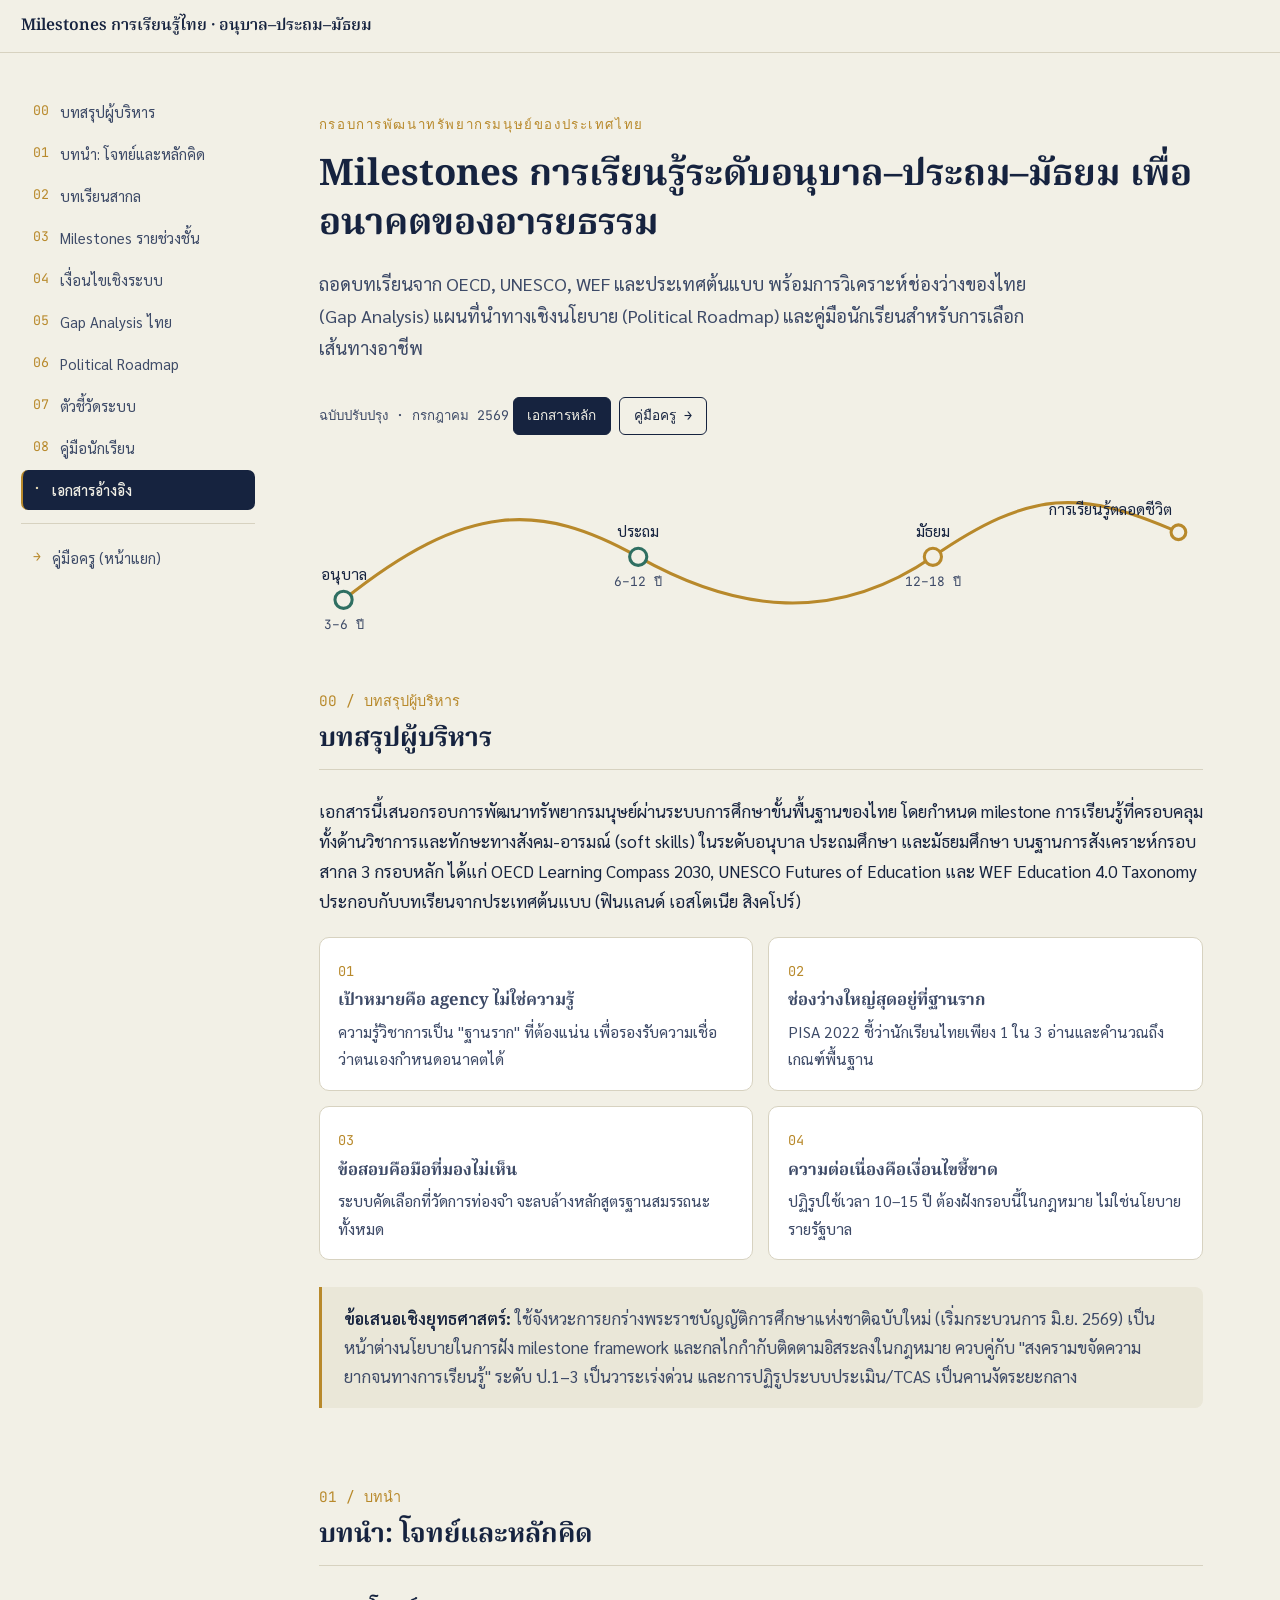
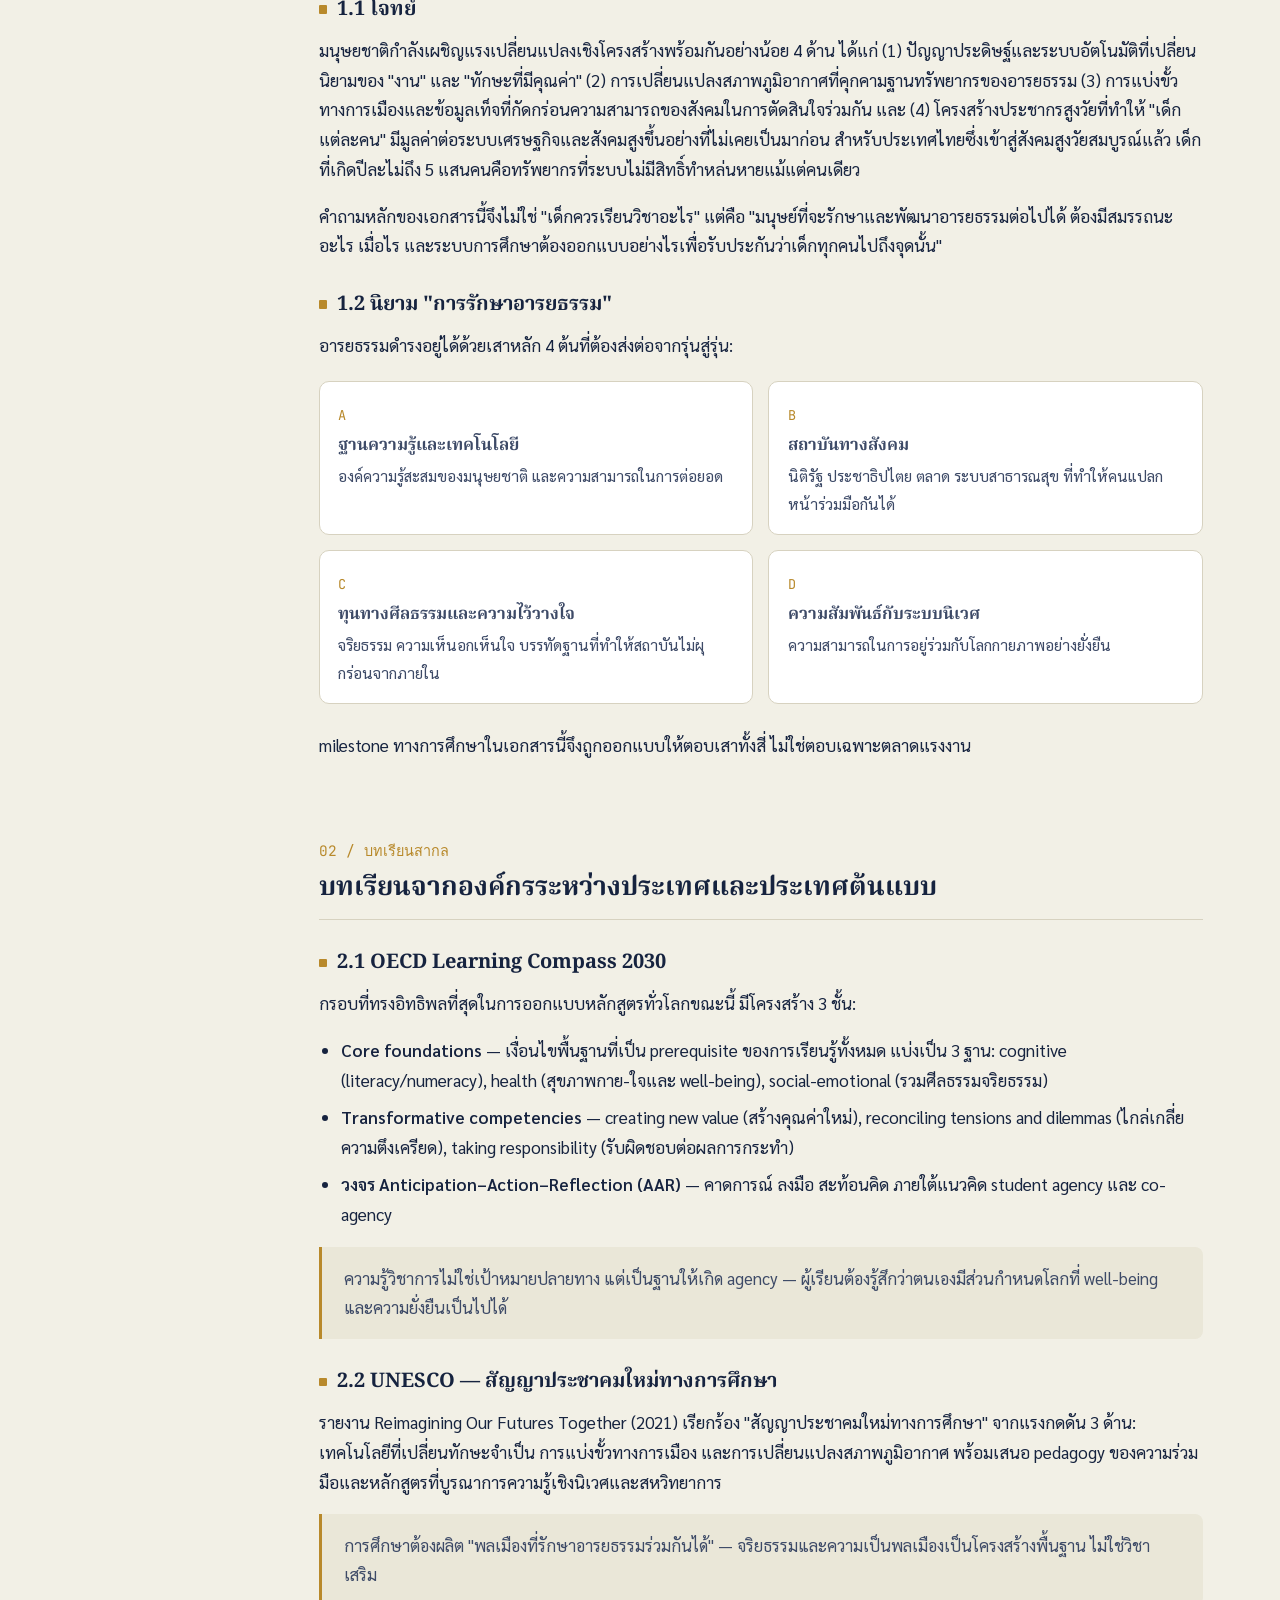
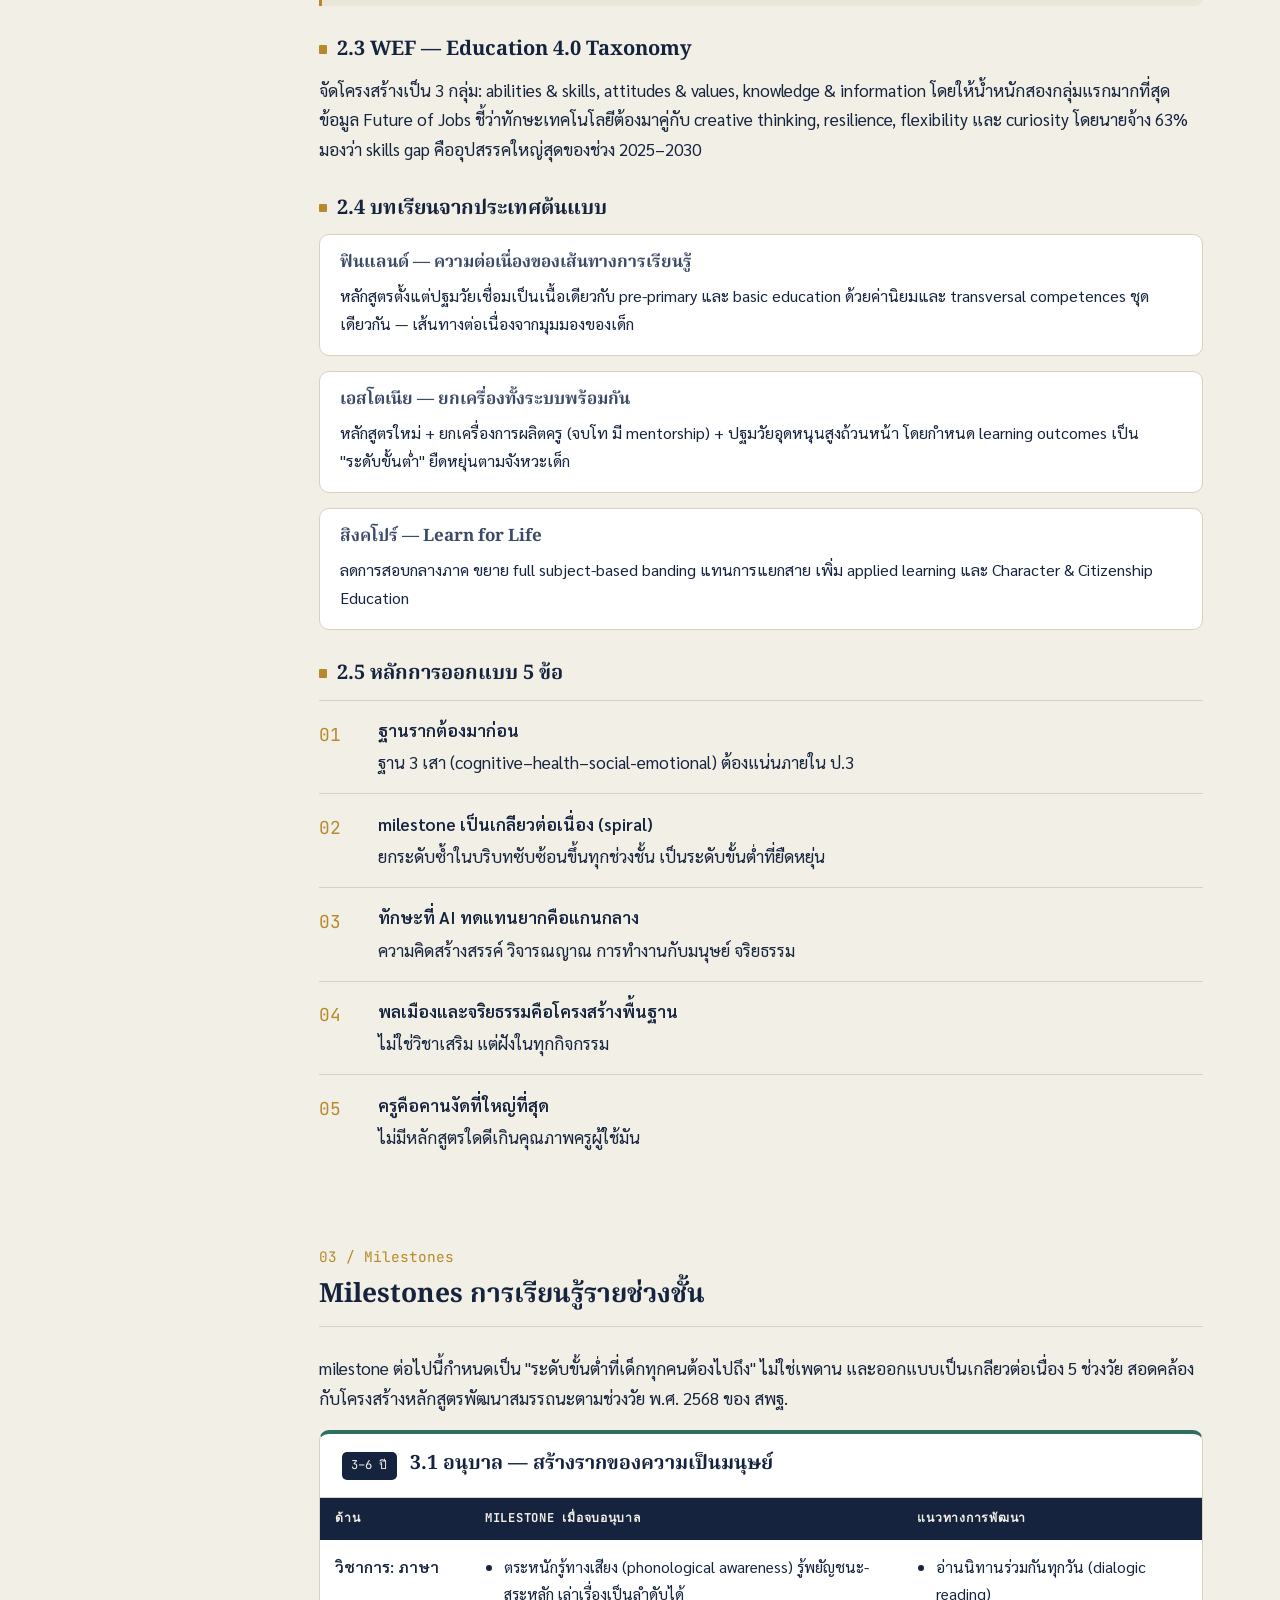
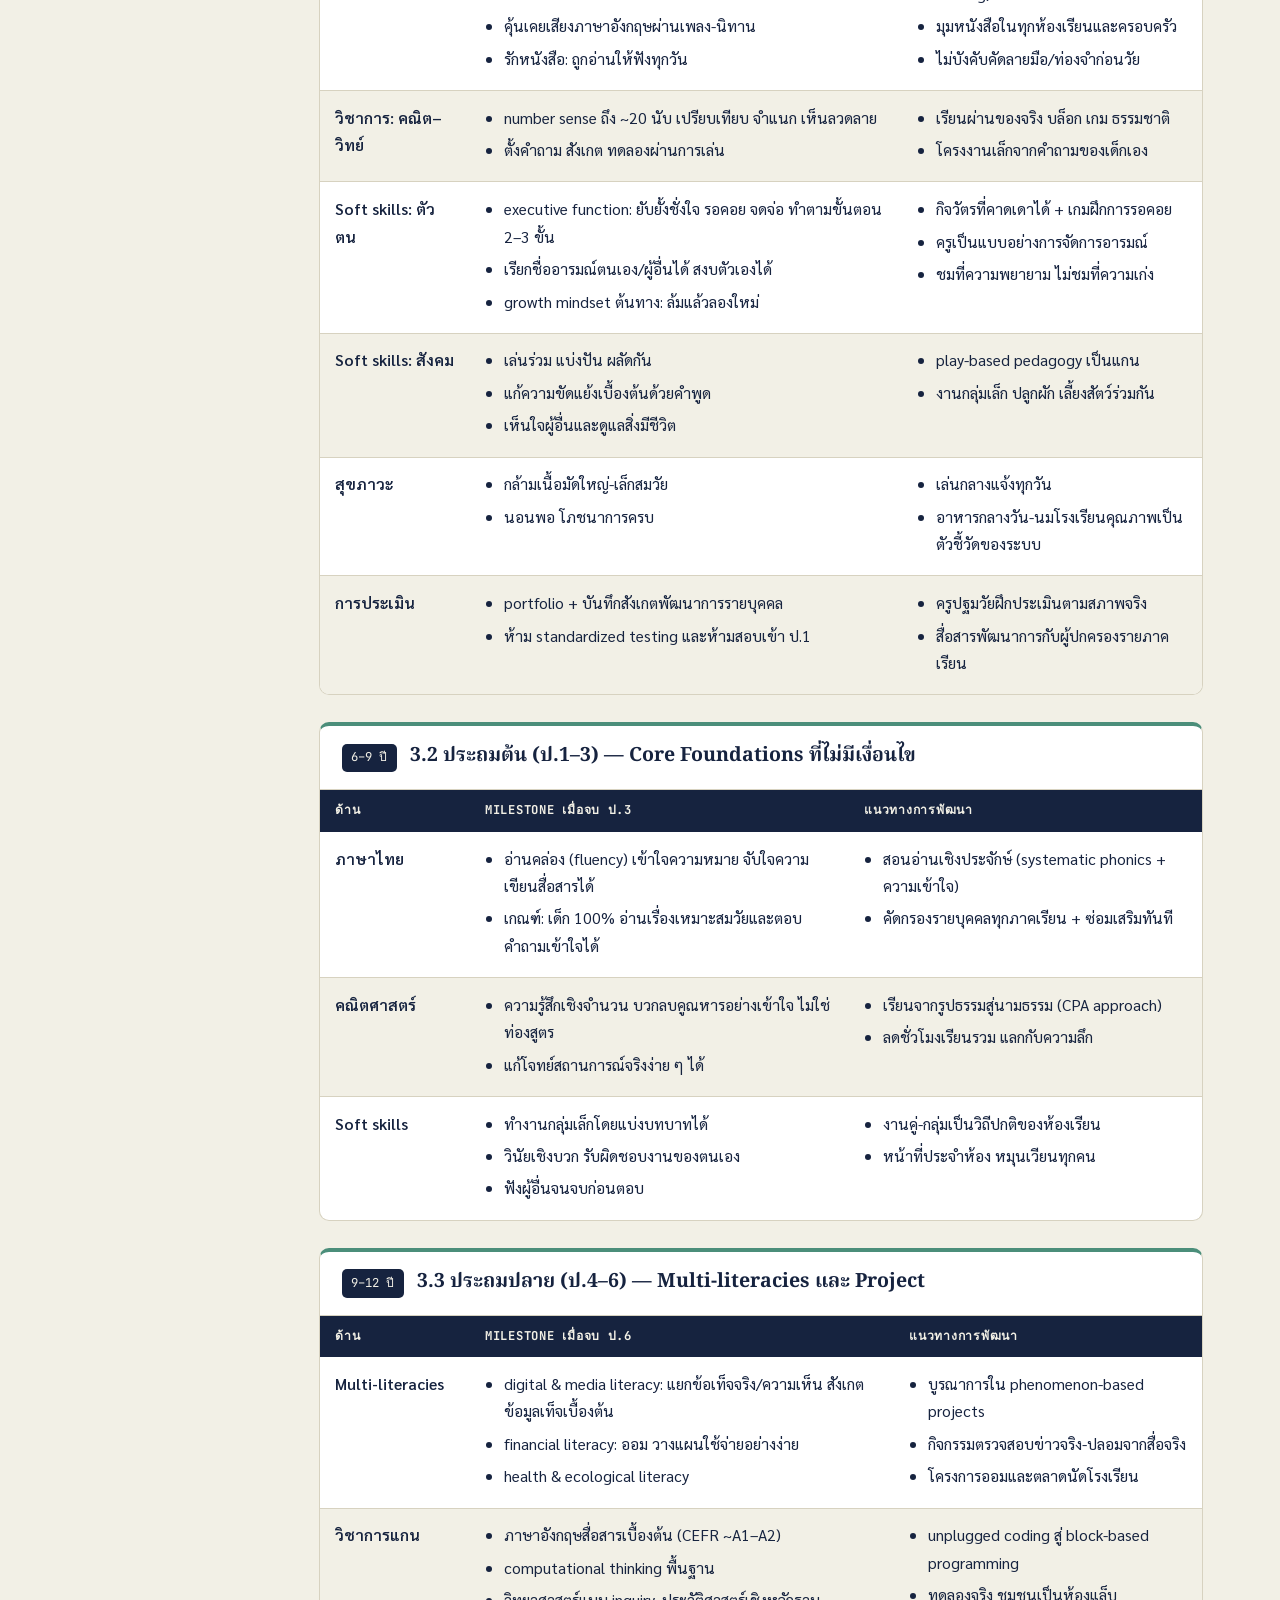
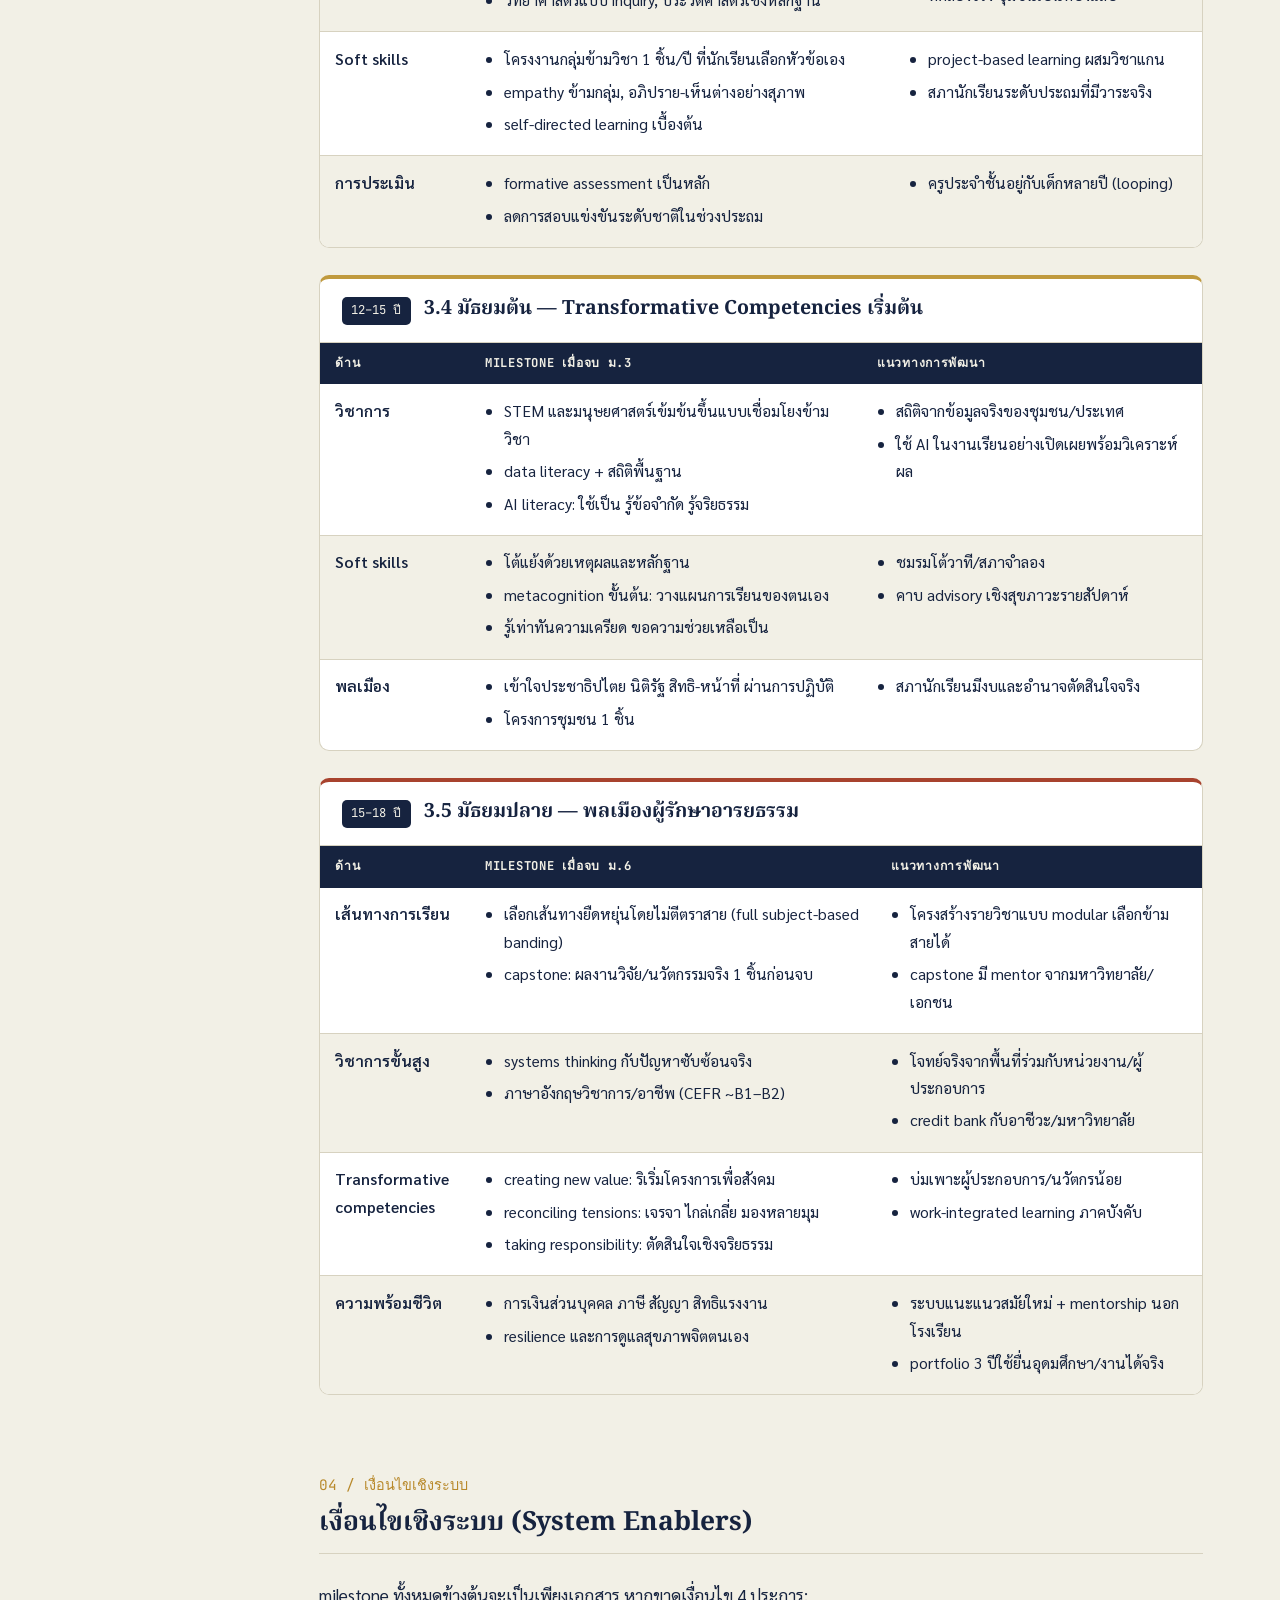
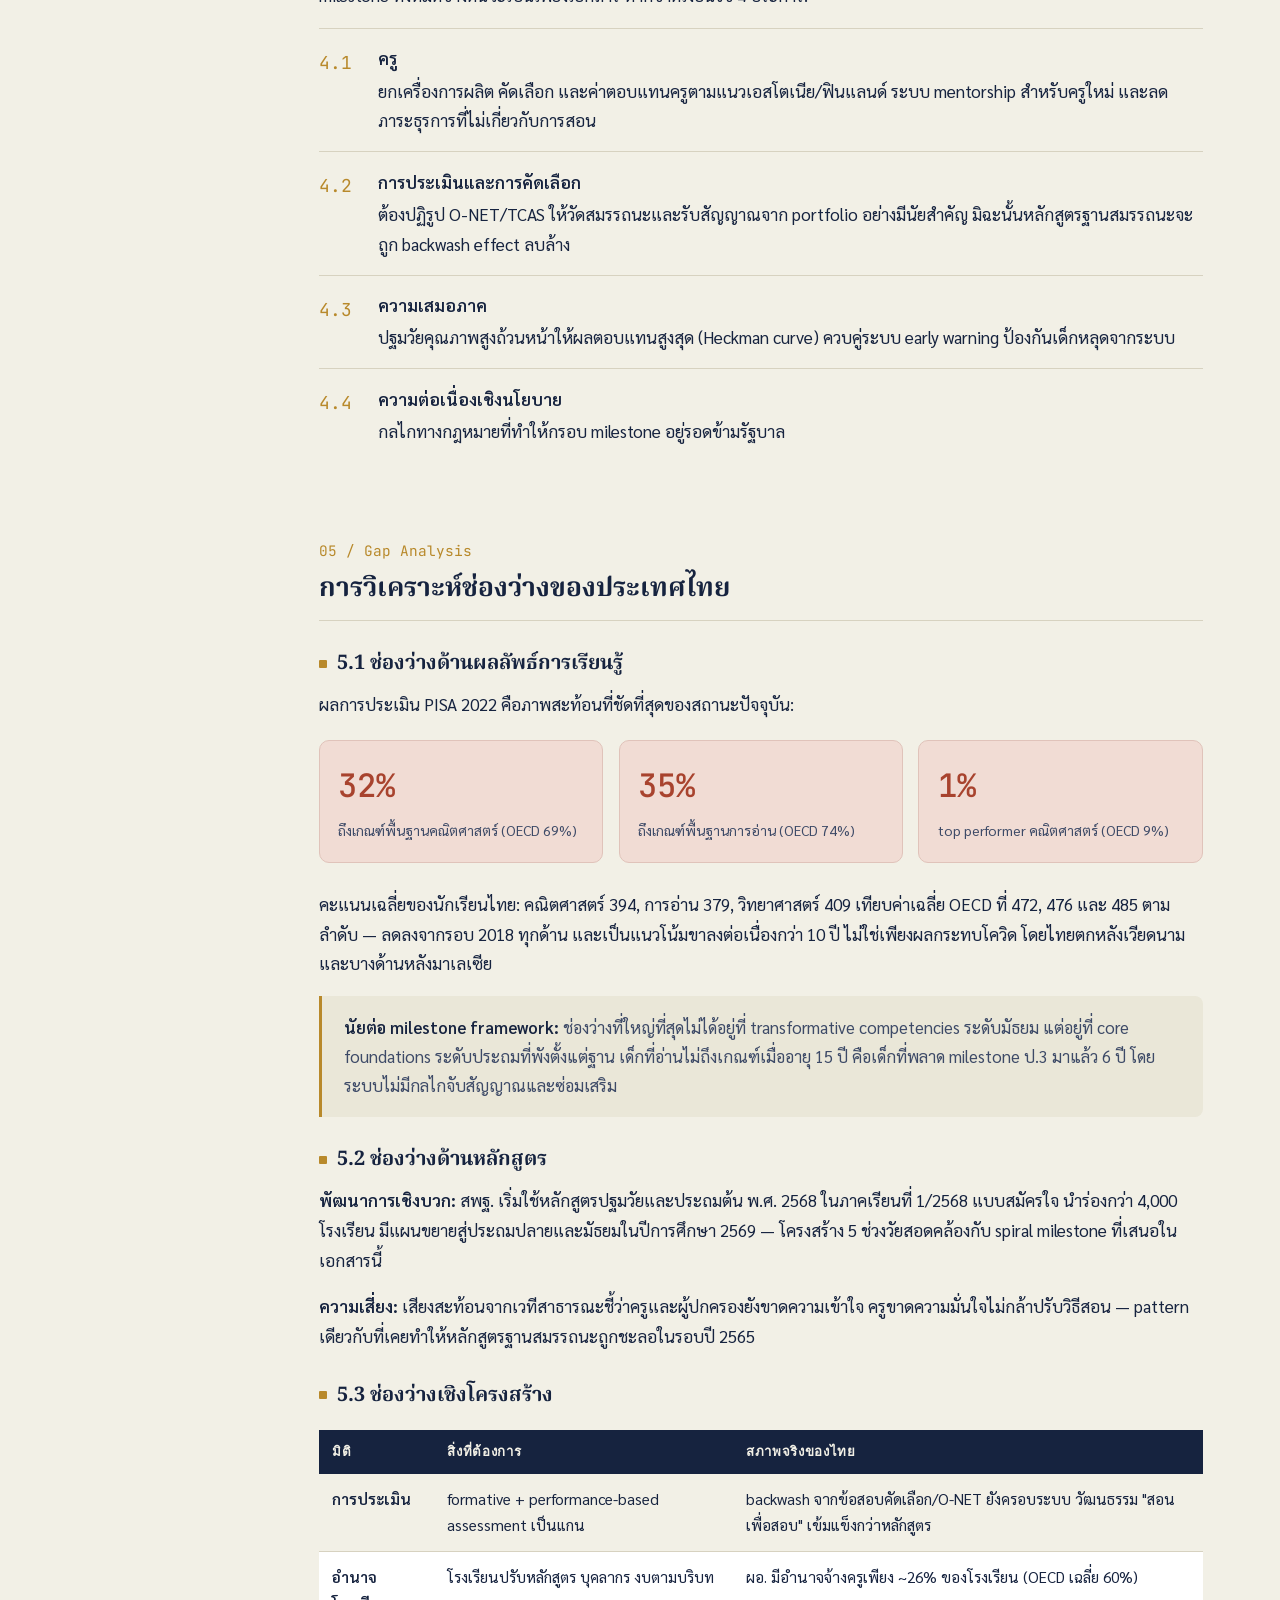
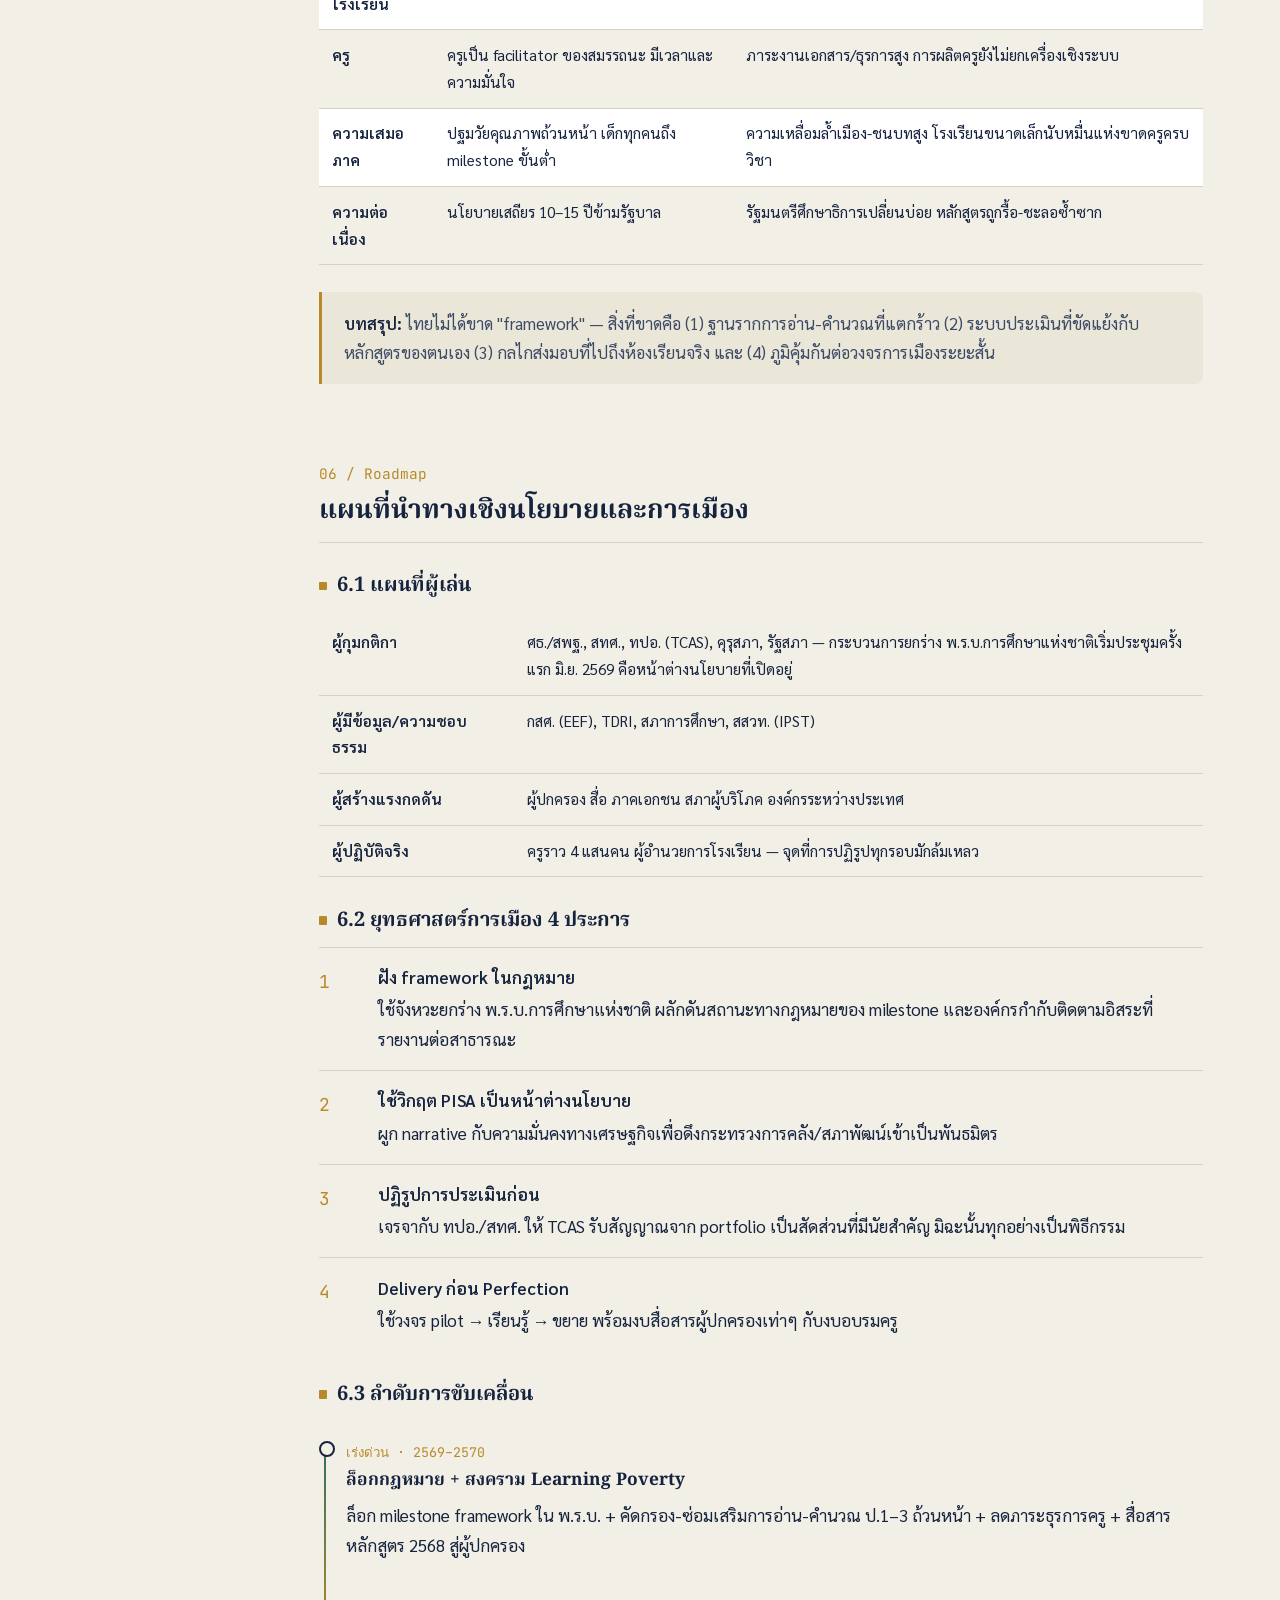
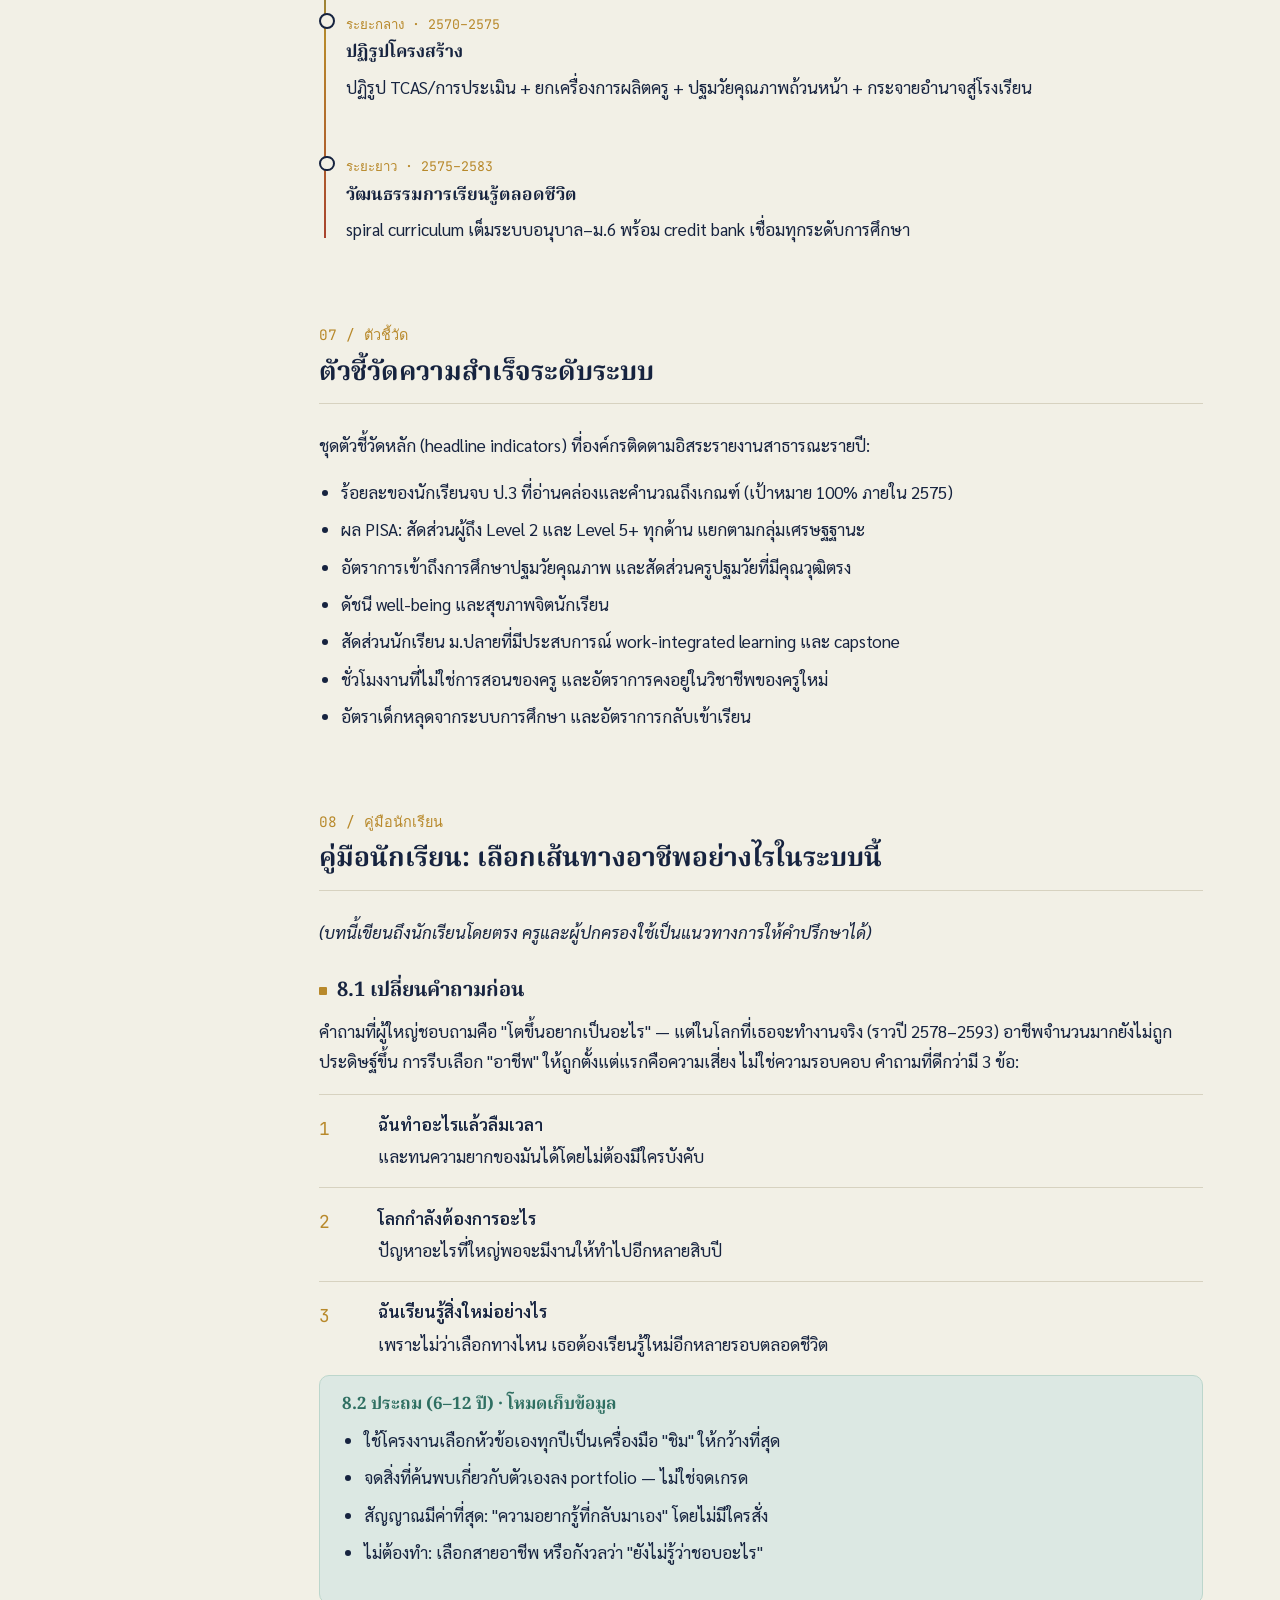
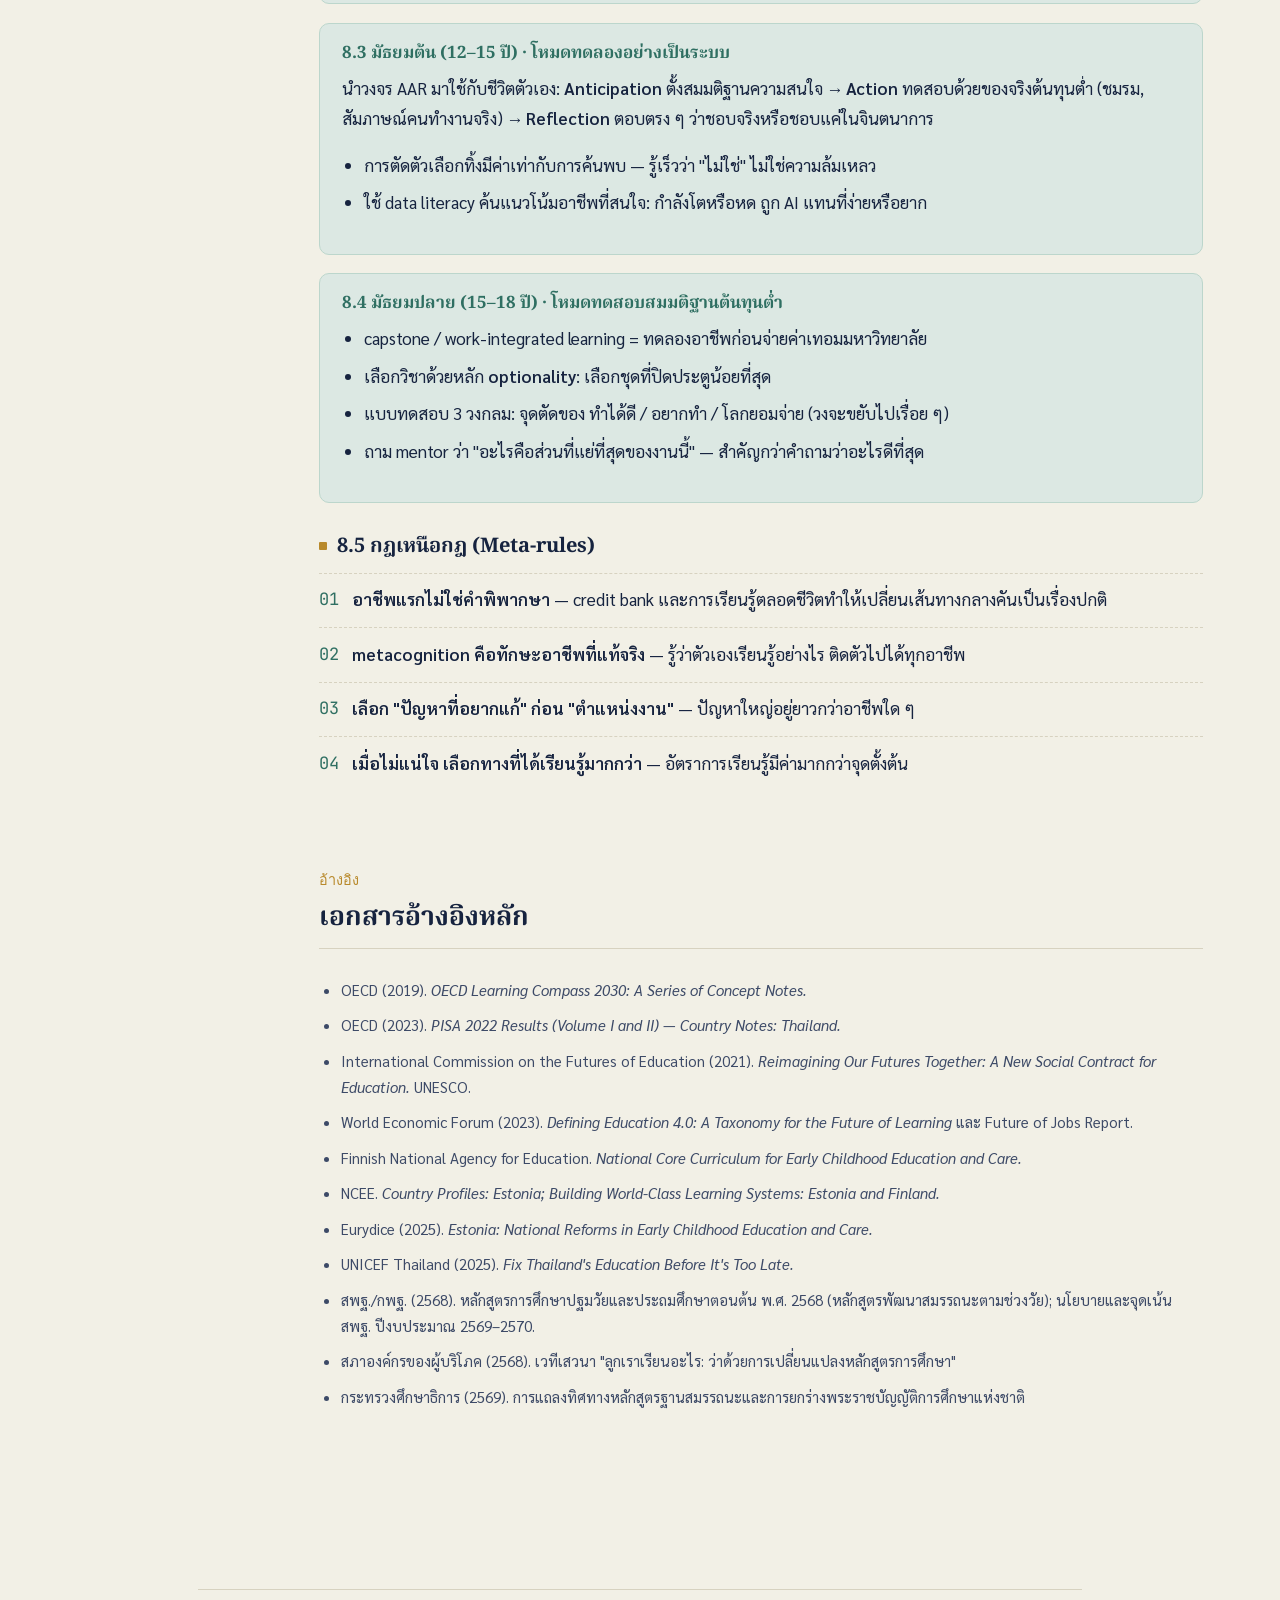
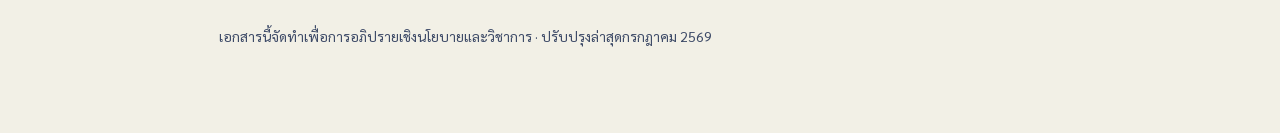
==== commit 85a33c47: "update to include teacher instruction" ====
--- a/index.html
+++ b/index.html
@@ -8,313 +8,7 @@
 <link rel="preconnect" href="https://fonts.googleapis.com">
 <link rel="preconnect" href="https://fonts.gstatic.com" crossorigin>
 <link href="https://fonts.googleapis.com/css2?family=Noto+Serif+Thai:wght@500;600;700&family=Sarabun:wght@300;400;500;600;700&family=JetBrains+Mono:wght@400;500&display=swap" rel="stylesheet">
-<style>
-  :root{
-    --paper:#F2F0E6;
-    --paper-2:#EAE7D8;
-    --ink:#16233F;
-    --ink-soft:#3D4A67;
-    --gold:#B8892B;
-    --gold-soft:#E9DBB8;
-    --teal:#2F6F62;
-    --teal-soft:#DCE8E3;
-    --brick:#A8432E;
-    --brick-soft:#F1DCD4;
-    --line:#D7D2C0;
-    --maxw:52rem;
-    --radius:10px;
-    font-size:17px;
-  }
-  *{box-sizing:border-box;}
-  html{scroll-behavior:smooth;}
-  body{
-    margin:0;
-    background:var(--paper);
-    color:var(--ink);
-    font-family:"Sarabun",sans-serif;
-    line-height:1.75;
-    -webkit-font-smoothing:antialiased;
-  }
-  h1,h2,h3,h4{
-    font-family:"Noto Serif Thai","Sarabun",serif;
-    color:var(--ink);
-    line-height:1.35;
-    margin:0;
-  }
-  .mono{
-    font-family:"JetBrains Mono",monospace;
-    letter-spacing:.04em;
-  }
-  a{color:var(--ink);}
-  p{margin:0 0 1rem 0;}
-  ul{margin:0 0 1rem 0;padding-left:1.3rem;}
-  li{margin-bottom:.45rem;}
-  strong{color:var(--ink);font-weight:600;}
-
-  /* ---------- progress bar ---------- */
-  #progress{
-    position:fixed;top:0;left:0;height:3px;width:0%;
-    background:linear-gradient(90deg,var(--teal),var(--gold));
-    z-index:100;transition:width .1s linear;
-  }
-
-  /* ---------- top bar ---------- */
-  .topbar{
-    position:sticky;top:0;z-index:90;
-    background:rgba(242,240,230,.92);
-    backdrop-filter:blur(6px);
-    border-bottom:1px solid var(--line);
-    display:flex;align-items:center;justify-content:space-between;
-    padding:.7rem 1.25rem;
-  }
-  .topbar__title{
-    font-family:"Noto Serif Thai",serif;font-weight:600;font-size:.95rem;
-    white-space:nowrap;overflow:hidden;text-overflow:ellipsis;
-  }
-  .topbar__toggle{
-    display:none;background:none;border:1px solid var(--ink);border-radius:6px;
-    color:var(--ink);font-family:"JetBrains Mono",monospace;font-size:.75rem;
-    padding:.35rem .6rem;cursor:pointer;
-  }
-
-  /* ---------- layout ---------- */
-  .shell{
-    display:grid;
-    grid-template-columns:15rem minmax(0,1fr);
-    max-width:76rem;margin:0 auto;
-    gap:0 2.5rem;
-  }
-  nav.toc{
-    position:sticky;top:3.4rem;align-self:start;
-    height:calc(100vh - 3.4rem);overflow-y:auto;
-    padding:2rem 0 2rem 1.25rem;
-  }
-  nav.toc ol{list-style:none;margin:0;padding:0;}
-  nav.toc li{margin-bottom:.15rem;}
-  nav.toc a{
-    display:flex;gap:.6rem;text-decoration:none;color:var(--ink-soft);
-    font-size:.87rem;padding:.4rem .6rem;border-radius:7px;
-    border-left:2px solid transparent;
-  }
-  nav.toc a .num{font-family:"JetBrains Mono",monospace;color:var(--gold);font-size:.78rem;}
-  nav.toc a:hover{background:var(--paper-2);}
-  nav.toc a.active{
-    background:var(--ink);color:var(--paper);font-weight:500;
-    border-left:2px solid var(--gold);
-  }
-  nav.toc a.active .num{color:var(--gold-soft);}
-
-  main{padding:2rem 1.25rem 6rem;min-width:0;}
-
-  /* ---------- hero ---------- */
-  .hero{max-width:var(--maxw);margin:1.5rem 0 3rem;}
-  .eyebrow{
-    font-family:"JetBrains Mono",monospace;font-size:.78rem;letter-spacing:.12em;
-    text-transform:uppercase;color:var(--gold);margin-bottom:.9rem;display:block;
-  }
-  .hero h1{font-size:2.15rem;font-weight:700;margin-bottom:1rem;}
-  .hero .lede{font-size:1.08rem;color:var(--ink-soft);max-width:42rem;}
-  .hero .meta{
-    margin-top:1.4rem;font-family:"JetBrains Mono",monospace;font-size:.78rem;
-    color:var(--ink-soft);
-  }
-
-  /* ---------- spine svg ---------- */
-  .spine-wrap{margin:2.5rem 0 1rem;}
-  .spine-wrap svg{width:100%;height:auto;display:block;}
-  .spine-path{
-    fill:none;stroke:var(--gold);stroke-width:2.5;
-    stroke-dasharray:900;stroke-dashoffset:900;
-    animation:draw 1.8s ease forwards .2s;
-  }
-  .spine-node circle{fill:var(--paper);stroke:var(--ink);stroke-width:2.5;}
-  .spine-node.foundation circle{stroke:var(--teal);}
-  .spine-node.transform circle{stroke:var(--gold);}
-  .spine-label{font-family:"Sarabun";font-size:12.5px;fill:var(--ink);}
-  .spine-age{font-family:"JetBrains Mono";font-size:10.5px;fill:var(--ink-soft);}
-  @keyframes draw{to{stroke-dashoffset:0;}}
-  @media (prefers-reduced-motion:reduce){
-    .spine-path{animation:none;stroke-dashoffset:0;}
-  }
-
-  /* ---------- sections ---------- */
-  section{max-width:var(--maxw);margin:0 0 4.5rem;scroll-margin-top:4.2rem;}
-  section > .chapter-head{margin-bottom:1.6rem;}
-  .chapter-head .num{
-    font-family:"JetBrains Mono",monospace;color:var(--gold);font-size:.85rem;
-    display:block;margin-bottom:.5rem;
-  }
-  section h2{font-size:1.55rem;border-bottom:1px solid var(--line);padding-bottom:.7rem;}
-  section h3{font-size:1.18rem;margin:1.8rem 0 .7rem;color:var(--ink);}
-  section h3::before{content:"";display:inline-block;width:.5rem;height:.5rem;background:var(--gold);margin-right:.55rem;border-radius:1px;vertical-align:middle;}
-  section h4{font-size:1rem;margin:1.2rem 0 .5rem;color:var(--ink-soft);}
-
-  .lead-callout{
-    background:var(--paper-2);border-left:3px solid var(--gold);
-    padding:1rem 1.3rem;border-radius:0 8px 8px 0;margin:0 0 1.4rem;
-    font-size:.97rem;color:var(--ink-soft);
-  }
-
-  /* ---------- pillar cards (ch1) ---------- */
-  .pillars{display:grid;grid-template-columns:repeat(2,1fr);gap:.9rem;margin:1.2rem 0 1.6rem;}
-  .pillar{
-    background:#fff;border:1px solid var(--line);border-radius:var(--radius);
-    padding:1rem 1.1rem;
-  }
-  .pillar .num{font-family:"JetBrains Mono";color:var(--gold);font-size:.8rem;}
-  .pillar h4{margin:.35rem 0 .3rem;font-size:.98rem;}
-  .pillar p{margin:0;font-size:.92rem;color:var(--ink-soft);}
-
-  /* ---------- principle list (ch2) ---------- */
-  .principle{
-    display:grid;grid-template-columns:2.6rem 1fr;gap:.9rem;
-    padding:.9rem 0;border-top:1px solid var(--line);
-  }
-  .principle:first-of-type{border-top:none;}
-  .principle .idx{font-family:"JetBrains Mono";color:var(--gold);font-size:1.05rem;padding-top:.15rem;}
-  .principle strong{display:block;margin-bottom:.15rem;}
-
-  .country-card{
-    border:1px solid var(--line);border-radius:var(--radius);
-    padding:1rem 1.2rem;margin-bottom:.9rem;background:#fff;
-  }
-  .country-card h4{margin:0 0 .4rem;}
-  .country-card p{margin:0;font-size:.94rem;}
-
-  /* ---------- milestone cards (ch3) ---------- */
-  .age-card{
-    border:1px solid var(--line);border-radius:var(--radius);
-    overflow:hidden;margin-bottom:1.6rem;background:#fff;
-  }
-  .age-card__head{
-    padding:1rem 1.3rem;border-bottom:1px solid var(--line);
-    display:flex;align-items:baseline;gap:.8rem;flex-wrap:wrap;
-  }
-  .age-card__head .badge{
-    font-family:"JetBrains Mono";font-size:.72rem;
-    background:var(--ink);color:var(--paper);padding:.2rem .55rem;border-radius:5px;
-  }
-  .age-card__head h3{margin:0;font-size:1.15rem;}
-  .age-card__head h3::before{display:none;}
-  .age-card--kinder{border-top:4px solid var(--teal);}
-  .age-card--early{border-top:4px solid #4B8E7A;}
-  .age-card--upper{border-top:4px solid var(--gold);}
-  .age-card--lower-sec{border-top:4px solid #C09A3E;}
-  .age-card--upper-sec{border-top:4px solid var(--brick);}
-
-  table.mtbl{width:100%;border-collapse:collapse;}
-  table.mtbl th{
-    text-align:left;font-family:"JetBrains Mono";font-size:.72rem;
-    text-transform:uppercase;letter-spacing:.06em;
-    background:var(--ink);color:var(--paper);padding:.6rem .9rem;
-  }
-  table.mtbl td{
-    padding:.75rem .9rem;font-size:.92rem;vertical-align:top;
-    border-bottom:1px solid var(--line);
-  }
-  table.mtbl td:first-child{font-weight:600;width:17%;color:var(--ink);}
-  table.mtbl tr:last-child td{border-bottom:none;}
-  table.mtbl tr:nth-child(even){background:var(--paper);}
-  table.mtbl ul{margin:0;padding-left:1.1rem;}
-  table.mtbl li{margin-bottom:.3rem;font-size:.92rem;}
-
-  @media (max-width:680px){
-    table.mtbl thead{display:none;}
-    table.mtbl, table.mtbl tbody, table.mtbl tr, table.mtbl td{display:block;width:100%;}
-    table.mtbl tr{border-bottom:6px solid var(--paper);}
-    table.mtbl td{border-bottom:1px solid var(--line);}
-    table.mtbl td:first-child{width:auto;background:var(--paper-2);}
-    table.mtbl td::before{
-      content:attr(data-th);display:block;font-family:"JetBrains Mono";
-      font-size:.68rem;text-transform:uppercase;letter-spacing:.06em;
-      color:var(--gold);margin-bottom:.3rem;
-    }
-  }
-
-  /* ---------- stats (ch5) ---------- */
-  .statgrid{display:grid;grid-template-columns:repeat(3,1fr);gap:.9rem;margin:1.2rem 0 1.6rem;}
-  .stat{
-    background:var(--brick-soft);border-radius:var(--radius);padding:1rem 1.1rem;
-    border:1px solid #e0c3ba;
-  }
-  .stat .num{font-family:"JetBrains Mono";font-weight:500;font-size:1.9rem;color:var(--brick);display:block;}
-  .stat .label{font-size:.82rem;color:var(--ink-soft);}
-
-  .gap-table{width:100%;border-collapse:collapse;margin:1.2rem 0 1.6rem;}
-  .gap-table th{
-    text-align:left;font-size:.78rem;font-family:"JetBrains Mono";
-    text-transform:uppercase;letter-spacing:.05em;
-    background:var(--ink);color:var(--paper);padding:.6rem .8rem;
-  }
-  .gap-table td{padding:.7rem .8rem;font-size:.9rem;border-bottom:1px solid var(--line);vertical-align:top;}
-  .gap-table tr:nth-child(even) td{background:#fff;}
-  @media (max-width:680px){
-    .statgrid{grid-template-columns:1fr;}
-    .gap-table thead{display:none;}
-    .gap-table, .gap-table tbody, .gap-table tr, .gap-table td{display:block;width:100%;}
-    .gap-table td::before{content:attr(data-th);display:block;font-family:"JetBrains Mono";font-size:.68rem;color:var(--gold);text-transform:uppercase;margin-bottom:.25rem;}
-    .gap-table tr{margin-bottom:.8rem;border:1px solid var(--line);border-radius:8px;overflow:hidden;}
-  }
-
-  /* ---------- roadmap timeline (ch6) ---------- */
-  .roadmap{position:relative;padding-left:1.6rem;margin:1.6rem 0;}
-  .roadmap::before{
-    content:"";position:absolute;left:.32rem;top:.4rem;bottom:.4rem;width:2px;
-    background:linear-gradient(var(--teal),var(--gold),var(--brick));
-  }
-  .rphase{position:relative;padding-bottom:1.8rem;}
-  .rphase:last-child{padding-bottom:0;}
-  .rphase::before{
-    content:"";position:absolute;left:-1.6rem;top:.3rem;width:.7rem;height:.7rem;
-    background:var(--paper);border:2px solid var(--ink);border-radius:50%;
-  }
-  .rphase .when{font-family:"JetBrains Mono";font-size:.78rem;color:var(--gold);}
-  .rphase h4{margin:.2rem 0 .5rem;font-size:1.02rem;color:var(--ink);}
-
-  .stake-table{width:100%;border-collapse:collapse;margin:1rem 0 1.6rem;}
-  .stake-table td{padding:.7rem .8rem;font-size:.9rem;border-bottom:1px solid var(--line);vertical-align:top;}
-  .stake-table td:first-child{font-weight:600;width:22%;}
-  @media (max-width:680px){
-    .stake-table, .stake-table tbody, .stake-table tr, .stake-table td{display:block;width:100%;}
-    .stake-table td:first-child{background:var(--paper-2);border-radius:6px 6px 0 0;}
-  }
-
-  /* ---------- guide (ch8) ---------- */
-  .guide-card{
-    background:var(--teal-soft);border:1px solid #bcd6cc;border-radius:var(--radius);
-    padding:1.1rem 1.3rem;margin-bottom:1.1rem;
-  }
-  .guide-card h4{margin:0 0 .5rem;color:var(--teal);}
-  .meta-rule{display:flex;gap:.8rem;padding:.7rem 0;border-top:1px dashed var(--line);}
-  .meta-rule:first-of-type{border-top:none;}
-  .meta-rule .idx{font-family:"JetBrains Mono";color:var(--teal);}
-
-  /* ---------- refs ---------- */
-  .refs{font-size:.88rem;color:var(--ink-soft);}
-  .refs li{margin-bottom:.55rem;}
-
-  footer{
-    max-width:var(--maxw);margin:0 auto;padding:2rem 1.25rem 4rem;
-    font-size:.82rem;color:var(--ink-soft);border-top:1px solid var(--line);
-  }
-
-  /* focus visibility */
-  a:focus-visible, button:focus-visible{outline:2px solid var(--gold);outline-offset:2px;}
-
-  @media (max-width:900px){
-    .shell{grid-template-columns:1fr;}
-    nav.toc{
-      position:fixed;top:3.15rem;left:0;right:0;bottom:0;height:auto;
-      background:var(--paper);z-index:80;padding:1.5rem;
-      transform:translateY(-110%);transition:transform .25s ease;
-      border-top:1px solid var(--line);
-    }
-    nav.toc.open{transform:translateY(0);}
-    .topbar__toggle{display:inline-block;}
-    .pillars{grid-template-columns:1fr;}
-    .statgrid{grid-template-columns:1fr;}
-  }
-</style>
+<link rel="stylesheet" href="style.css">
 </head>
 <body>
 
@@ -338,6 +32,7 @@
       <li><a href="#ch7"><span class="num">07</span> ตัวชี้วัดระบบ</a></li>
       <li><a href="#ch8"><span class="num">08</span> คู่มือนักเรียน</a></li>
       <li><a href="#refs"><span class="num">·</span> เอกสารอ้างอิง</a></li>
+      <li style="margin-top:.8rem;border-top:1px solid var(--line);padding-top:.8rem;"><a href="teachers.html"><span class="num">→</span> คู่มือครู (หน้าแยก)</a></li>
     </ol>
   </nav>
 
@@ -347,6 +42,7 @@
       <h1>Milestones การเรียนรู้ระดับอนุบาล–ประถม–มัธยม เพื่ออนาคตของอารยธรรม</h1>
       <p class="lede">ถอดบทเรียนจาก OECD, UNESCO, WEF และประเทศต้นแบบ พร้อมการวิเคราะห์ช่องว่างของไทย (Gap Analysis) แผนที่นำทางเชิงนโยบาย (Political Roadmap) และคู่มือนักเรียนสำหรับการเลือกเส้นทางอาชีพ</p>
       <span class="meta">ฉบับปรับปรุง · กรกฎาคม 2569</span>
+      <div class="page-switch"><a class="current" href="index.html">เอกสารหลัก</a><a href="teachers.html">คู่มือครู →</a></div>
 
       <div class="spine-wrap">
         <svg viewBox="0 0 720 130" aria-hidden="true">
@@ -688,7 +384,7 @@
   toc.querySelectorAll('a').forEach(a => a.addEventListener('click', () => toc.classList.remove('open')));
 
   // scrollspy
-  const links = Array.from(document.querySelectorAll('nav.toc a'));
+  const links = Array.from(document.querySelectorAll("nav.toc a[href^='#']"));
   const sections = links.map(l => document.querySelector(l.getAttribute('href')));
   const io = new IntersectionObserver((entries) => {
     entries.forEach(entry => {
--- a/style.css
+++ b/style.css
@@ -0,0 +1,363 @@
+
+  :root{
+    --paper:#F2F0E6;
+    --paper-2:#EAE7D8;
+    --ink:#16233F;
+    --ink-soft:#3D4A67;
+    --gold:#B8892B;
+    --gold-soft:#E9DBB8;
+    --teal:#2F6F62;
+    --teal-soft:#DCE8E3;
+    --brick:#A8432E;
+    --brick-soft:#F1DCD4;
+    --line:#D7D2C0;
+    --maxw:52rem;
+    --radius:10px;
+    font-size:17px;
+  }
+  *{box-sizing:border-box;}
+  html{scroll-behavior:smooth;}
+  body{
+    margin:0;
+    background:var(--paper);
+    color:var(--ink);
+    font-family:"Sarabun",sans-serif;
+    line-height:1.75;
+    -webkit-font-smoothing:antialiased;
+  }
+  h1,h2,h3,h4{
+    font-family:"Noto Serif Thai","Sarabun",serif;
+    color:var(--ink);
+    line-height:1.35;
+    margin:0;
+  }
+  .mono{
+    font-family:"JetBrains Mono",monospace;
+    letter-spacing:.04em;
+  }
+  a{color:var(--ink);}
+  p{margin:0 0 1rem 0;}
+  ul{margin:0 0 1rem 0;padding-left:1.3rem;}
+  li{margin-bottom:.45rem;}
+  strong{color:var(--ink);font-weight:600;}
+
+  /* ---------- progress bar ---------- */
+  #progress{
+    position:fixed;top:0;left:0;height:3px;width:0%;
+    background:linear-gradient(90deg,var(--teal),var(--gold));
+    z-index:100;transition:width .1s linear;
+  }
+
+  /* ---------- top bar ---------- */
+  .topbar{
+    position:sticky;top:0;z-index:90;
+    background:rgba(242,240,230,.92);
+    backdrop-filter:blur(6px);
+    border-bottom:1px solid var(--line);
+    display:flex;align-items:center;justify-content:space-between;
+    padding:.7rem 1.25rem;
+  }
+  .topbar__title{
+    font-family:"Noto Serif Thai",serif;font-weight:600;font-size:.95rem;
+    white-space:nowrap;overflow:hidden;text-overflow:ellipsis;
+  }
+  .topbar__toggle{
+    display:none;background:none;border:1px solid var(--ink);border-radius:6px;
+    color:var(--ink);font-family:"JetBrains Mono",monospace;font-size:.75rem;
+    padding:.35rem .6rem;cursor:pointer;
+  }
+
+  /* ---------- layout ---------- */
+  .shell{
+    display:grid;
+    grid-template-columns:15rem minmax(0,1fr);
+    max-width:76rem;margin:0 auto;
+    gap:0 2.5rem;
+  }
+  nav.toc{
+    position:sticky;top:3.4rem;align-self:start;
+    height:calc(100vh - 3.4rem);overflow-y:auto;
+    padding:2rem 0 2rem 1.25rem;
+  }
+  nav.toc ol{list-style:none;margin:0;padding:0;}
+  nav.toc li{margin-bottom:.15rem;}
+  nav.toc a{
+    display:flex;gap:.6rem;text-decoration:none;color:var(--ink-soft);
+    font-size:.87rem;padding:.4rem .6rem;border-radius:7px;
+    border-left:2px solid transparent;
+  }
+  nav.toc a .num{font-family:"JetBrains Mono",monospace;color:var(--gold);font-size:.78rem;}
+  nav.toc a:hover{background:var(--paper-2);}
+  nav.toc a.active{
+    background:var(--ink);color:var(--paper);font-weight:500;
+    border-left:2px solid var(--gold);
+  }
+  nav.toc a.active .num{color:var(--gold-soft);}
+
+  main{padding:2rem 1.25rem 6rem;min-width:0;}
+
+  /* ---------- hero ---------- */
+  .hero{max-width:var(--maxw);margin:1.5rem 0 3rem;}
+  .eyebrow{
+    font-family:"JetBrains Mono",monospace;font-size:.78rem;letter-spacing:.12em;
+    text-transform:uppercase;color:var(--gold);margin-bottom:.9rem;display:block;
+  }
+  .hero h1{font-size:2.15rem;font-weight:700;margin-bottom:1rem;}
+  .hero .lede{font-size:1.08rem;color:var(--ink-soft);max-width:42rem;}
+  .hero .meta{
+    margin-top:1.4rem;font-family:"JetBrains Mono",monospace;font-size:.78rem;
+    color:var(--ink-soft);
+  }
+
+  /* ---------- spine svg ---------- */
+  .spine-wrap{margin:2.5rem 0 1rem;}
+  .spine-wrap svg{width:100%;height:auto;display:block;}
+  .spine-path{
+    fill:none;stroke:var(--gold);stroke-width:2.5;
+    stroke-dasharray:900;stroke-dashoffset:900;
+    animation:draw 1.8s ease forwards .2s;
+  }
+  .spine-node circle{fill:var(--paper);stroke:var(--ink);stroke-width:2.5;}
+  .spine-node.foundation circle{stroke:var(--teal);}
+  .spine-node.transform circle{stroke:var(--gold);}
+  .spine-label{font-family:"Sarabun";font-size:12.5px;fill:var(--ink);}
+  .spine-age{font-family:"JetBrains Mono";font-size:10.5px;fill:var(--ink-soft);}
+  @keyframes draw{to{stroke-dashoffset:0;}}
+  @media (prefers-reduced-motion:reduce){
+    .spine-path{animation:none;stroke-dashoffset:0;}
+  }
+
+  /* ---------- sections ---------- */
+  section{max-width:var(--maxw);margin:0 0 4.5rem;scroll-margin-top:4.2rem;}
+  section > .chapter-head{margin-bottom:1.6rem;}
+  .chapter-head .num{
+    font-family:"JetBrains Mono",monospace;color:var(--gold);font-size:.85rem;
+    display:block;margin-bottom:.5rem;
+  }
+  section h2{font-size:1.55rem;border-bottom:1px solid var(--line);padding-bottom:.7rem;}
+  section h3{font-size:1.18rem;margin:1.8rem 0 .7rem;color:var(--ink);}
+  section h3::before{content:"";display:inline-block;width:.5rem;height:.5rem;background:var(--gold);margin-right:.55rem;border-radius:1px;vertical-align:middle;}
+  section h4{font-size:1rem;margin:1.2rem 0 .5rem;color:var(--ink-soft);}
+
+  .lead-callout{
+    background:var(--paper-2);border-left:3px solid var(--gold);
+    padding:1rem 1.3rem;border-radius:0 8px 8px 0;margin:0 0 1.4rem;
+    font-size:.97rem;color:var(--ink-soft);
+  }
+
+  /* ---------- pillar cards (ch1) ---------- */
+  .pillars{display:grid;grid-template-columns:repeat(2,1fr);gap:.9rem;margin:1.2rem 0 1.6rem;}
+  .pillar{
+    background:#fff;border:1px solid var(--line);border-radius:var(--radius);
+    padding:1rem 1.1rem;
+  }
+  .pillar .num{font-family:"JetBrains Mono";color:var(--gold);font-size:.8rem;}
+  .pillar h4{margin:.35rem 0 .3rem;font-size:.98rem;}
+  .pillar p{margin:0;font-size:.92rem;color:var(--ink-soft);}
+
+  /* ---------- principle list (ch2) ---------- */
+  .principle{
+    display:grid;grid-template-columns:2.6rem 1fr;gap:.9rem;
+    padding:.9rem 0;border-top:1px solid var(--line);
+  }
+  .principle:first-of-type{border-top:none;}
+  .principle .idx{font-family:"JetBrains Mono";color:var(--gold);font-size:1.05rem;padding-top:.15rem;}
+  .principle strong{display:block;margin-bottom:.15rem;}
+
+  .country-card{
+    border:1px solid var(--line);border-radius:var(--radius);
+    padding:1rem 1.2rem;margin-bottom:.9rem;background:#fff;
+  }
+  .country-card h4{margin:0 0 .4rem;}
+  .country-card p{margin:0;font-size:.94rem;}
+
+  /* ---------- milestone cards (ch3) ---------- */
+  .age-card{
+    border:1px solid var(--line);border-radius:var(--radius);
+    overflow:hidden;margin-bottom:1.6rem;background:#fff;
+  }
+  .age-card__head{
+    padding:1rem 1.3rem;border-bottom:1px solid var(--line);
+    display:flex;align-items:baseline;gap:.8rem;flex-wrap:wrap;
+  }
+  .age-card__head .badge{
+    font-family:"JetBrains Mono";font-size:.72rem;
+    background:var(--ink);color:var(--paper);padding:.2rem .55rem;border-radius:5px;
+  }
+  .age-card__head h3{margin:0;font-size:1.15rem;}
+  .age-card__head h3::before{display:none;}
+  .age-card--kinder{border-top:4px solid var(--teal);}
+  .age-card--early{border-top:4px solid #4B8E7A;}
+  .age-card--upper{border-top:4px solid var(--gold);}
+  .age-card--lower-sec{border-top:4px solid #C09A3E;}
+  .age-card--upper-sec{border-top:4px solid var(--brick);}
+
+  table.mtbl{width:100%;border-collapse:collapse;}
+  table.mtbl th{
+    text-align:left;font-family:"JetBrains Mono";font-size:.72rem;
+    text-transform:uppercase;letter-spacing:.06em;
+    background:var(--ink);color:var(--paper);padding:.6rem .9rem;
+  }
+  table.mtbl td{
+    padding:.75rem .9rem;font-size:.92rem;vertical-align:top;
+    border-bottom:1px solid var(--line);
+  }
+  table.mtbl td:first-child{font-weight:600;width:17%;color:var(--ink);}
+  table.mtbl tr:last-child td{border-bottom:none;}
+  table.mtbl tr:nth-child(even){background:var(--paper);}
+  table.mtbl ul{margin:0;padding-left:1.1rem;}
+  table.mtbl li{margin-bottom:.3rem;font-size:.92rem;}
+
+  @media (max-width:680px){
+    table.mtbl thead{display:none;}
+    table.mtbl, table.mtbl tbody, table.mtbl tr, table.mtbl td{display:block;width:100%;}
+    table.mtbl tr{border-bottom:6px solid var(--paper);}
+    table.mtbl td{border-bottom:1px solid var(--line);}
+    table.mtbl td:first-child{width:auto;background:var(--paper-2);}
+    table.mtbl td::before{
+      content:attr(data-th);display:block;font-family:"JetBrains Mono";
+      font-size:.68rem;text-transform:uppercase;letter-spacing:.06em;
+      color:var(--gold);margin-bottom:.3rem;
+    }
+  }
+
+  /* ---------- stats (ch5) ---------- */
+  .statgrid{display:grid;grid-template-columns:repeat(3,1fr);gap:.9rem;margin:1.2rem 0 1.6rem;}
+  .stat{
+    background:var(--brick-soft);border-radius:var(--radius);padding:1rem 1.1rem;
+    border:1px solid #e0c3ba;
+  }
+  .stat .num{font-family:"JetBrains Mono";font-weight:500;font-size:1.9rem;color:var(--brick);display:block;}
+  .stat .label{font-size:.82rem;color:var(--ink-soft);}
+
+  .gap-table{width:100%;border-collapse:collapse;margin:1.2rem 0 1.6rem;}
+  .gap-table th{
+    text-align:left;font-size:.78rem;font-family:"JetBrains Mono";
+    text-transform:uppercase;letter-spacing:.05em;
+    background:var(--ink);color:var(--paper);padding:.6rem .8rem;
+  }
+  .gap-table td{padding:.7rem .8rem;font-size:.9rem;border-bottom:1px solid var(--line);vertical-align:top;}
+  .gap-table tr:nth-child(even) td{background:#fff;}
+  @media (max-width:680px){
+    .statgrid{grid-template-columns:1fr;}
+    .gap-table thead{display:none;}
+    .gap-table, .gap-table tbody, .gap-table tr, .gap-table td{display:block;width:100%;}
+    .gap-table td::before{content:attr(data-th);display:block;font-family:"JetBrains Mono";font-size:.68rem;color:var(--gold);text-transform:uppercase;margin-bottom:.25rem;}
+    .gap-table tr{margin-bottom:.8rem;border:1px solid var(--line);border-radius:8px;overflow:hidden;}
+  }
+
+  /* ---------- roadmap timeline (ch6) ---------- */
+  .roadmap{position:relative;padding-left:1.6rem;margin:1.6rem 0;}
+  .roadmap::before{
+    content:"";position:absolute;left:.32rem;top:.4rem;bottom:.4rem;width:2px;
+    background:linear-gradient(var(--teal),var(--gold),var(--brick));
+  }
+  .rphase{position:relative;padding-bottom:1.8rem;}
+  .rphase:last-child{padding-bottom:0;}
+  .rphase::before{
+    content:"";position:absolute;left:-1.6rem;top:.3rem;width:.7rem;height:.7rem;
+    background:var(--paper);border:2px solid var(--ink);border-radius:50%;
+  }
+  .rphase .when{font-family:"JetBrains Mono";font-size:.78rem;color:var(--gold);}
+  .rphase h4{margin:.2rem 0 .5rem;font-size:1.02rem;color:var(--ink);}
+
+  .stake-table{width:100%;border-collapse:collapse;margin:1rem 0 1.6rem;}
+  .stake-table td{padding:.7rem .8rem;font-size:.9rem;border-bottom:1px solid var(--line);vertical-align:top;}
+  .stake-table td:first-child{font-weight:600;width:22%;}
+  @media (max-width:680px){
+    .stake-table, .stake-table tbody, .stake-table tr, .stake-table td{display:block;width:100%;}
+    .stake-table td:first-child{background:var(--paper-2);border-radius:6px 6px 0 0;}
+  }
+
+  /* ---------- guide (ch8) ---------- */
+  .guide-card{
+    background:var(--teal-soft);border:1px solid #bcd6cc;border-radius:var(--radius);
+    padding:1.1rem 1.3rem;margin-bottom:1.1rem;
+  }
+  .guide-card h4{margin:0 0 .5rem;color:var(--teal);}
+  .meta-rule{display:flex;gap:.8rem;padding:.7rem 0;border-top:1px dashed var(--line);}
+  .meta-rule:first-of-type{border-top:none;}
+  .meta-rule .idx{font-family:"JetBrains Mono";color:var(--teal);}
+
+  /* ---------- refs ---------- */
+  .refs{font-size:.88rem;color:var(--ink-soft);}
+  .refs li{margin-bottom:.55rem;}
+
+  footer{
+    max-width:var(--maxw);margin:0 auto;padding:2rem 1.25rem 4rem;
+    font-size:.82rem;color:var(--ink-soft);border-top:1px solid var(--line);
+  }
+
+  /* focus visibility */
+  a:focus-visible, button:focus-visible{outline:2px solid var(--gold);outline-offset:2px;}
+
+  @media (max-width:900px){
+    .shell{grid-template-columns:1fr;}
+    nav.toc{
+      position:fixed;top:3.15rem;left:0;right:0;bottom:0;height:auto;
+      background:var(--paper);z-index:80;padding:1.5rem;
+      transform:translateY(-110%);transition:transform .25s ease;
+      border-top:1px solid var(--line);
+    }
+    nav.toc.open{transform:translateY(0);}
+    .topbar__toggle{display:inline-block;}
+    .pillars{grid-template-columns:1fr;}
+    .statgrid{grid-template-columns:1fr;}
+  }
+
+/* ---------- teacher guide additions ---------- */
+.page-switch{
+  display:inline-flex;gap:.5rem;align-items:center;margin-top:1rem;
+  font-family:"JetBrains Mono",monospace;font-size:.8rem;
+}
+.page-switch a{
+  text-decoration:none;border:1px solid var(--ink);border-radius:6px;
+  padding:.35rem .8rem;color:var(--ink);
+}
+.page-switch a.current{background:var(--ink);color:var(--paper);}
+.page-switch a:hover:not(.current){background:var(--paper-2);}
+
+.lp{border:1px solid var(--line);border-radius:var(--radius);background:#fff;margin:1.4rem 0 2rem;overflow:hidden;}
+.lp__head{background:var(--ink);color:var(--paper);padding:1rem 1.3rem;}
+.lp__head .tag{font-family:"JetBrains Mono";font-size:.7rem;letter-spacing:.1em;text-transform:uppercase;color:var(--gold-soft);display:block;margin-bottom:.25rem;}
+.lp__head h4{color:var(--paper);font-size:1.15rem;margin:0;}
+.lp__meta{display:grid;grid-template-columns:repeat(3,1fr);border-bottom:1px solid var(--line);}
+.lp__meta div{padding:.6rem 1rem;border-right:1px solid var(--line);font-size:.85rem;}
+.lp__meta div:last-child{border-right:none;}
+.lp__meta .k{font-family:"JetBrains Mono";font-size:.68rem;text-transform:uppercase;letter-spacing:.06em;color:var(--gold);display:block;}
+.lp__body{padding:1.1rem 1.3rem 1.3rem;}
+.lp__body h5{font-family:"Noto Serif Thai",serif;font-size:.98rem;margin:1.1rem 0 .45rem;color:var(--ink);}
+.lp__body h5:first-child{margin-top:0;}
+.lp__body ul{margin-bottom:.6rem;}
+.chips{display:flex;flex-wrap:wrap;gap:.4rem;margin-bottom:.4rem;}
+.chips span{
+  background:var(--teal-soft);color:var(--teal);border:1px solid #bcd6cc;
+  border-radius:99px;padding:.12rem .65rem;font-size:.78rem;
+}
+table.lp-steps{width:100%;border-collapse:collapse;margin:.3rem 0 .6rem;}
+table.lp-steps th{
+  text-align:left;font-family:"JetBrains Mono";font-size:.68rem;text-transform:uppercase;
+  letter-spacing:.06em;background:var(--paper-2);color:var(--ink);padding:.5rem .8rem;
+  border-bottom:2px solid var(--line);
+}
+table.lp-steps td{padding:.6rem .8rem;font-size:.9rem;border-bottom:1px solid var(--line);vertical-align:top;}
+table.lp-steps td:first-child{font-weight:600;width:18%;}
+table.lp-steps td:last-child{font-family:"JetBrains Mono";white-space:nowrap;color:var(--gold);text-align:right;width:12%;}
+table.lp-steps tr.total td{background:var(--paper-2);font-weight:600;}
+table.lp-steps tr.total td:last-child{color:var(--ink);}
+@media (max-width:680px){
+  .lp__meta{grid-template-columns:1fr;}
+  .lp__meta div{border-right:none;border-bottom:1px solid var(--line);}
+  table.lp-steps td:first-child{width:auto;}
+}
+.act-grid{display:grid;grid-template-columns:repeat(2,1fr);gap:.9rem;margin:1rem 0 1.4rem;}
+.act{border:1px dashed var(--gold);border-radius:var(--radius);padding: .9rem 1.05rem;background:#FFFDF6;}
+.act h5{margin:0 0 .3rem;font-size:.97rem;font-family:"Noto Serif Thai",serif;}
+.act .actmeta{font-family:"JetBrains Mono";font-size:.7rem;color:var(--gold);display:block;margin-bottom:.4rem;}
+.act p{margin:0;font-size:.88rem;color:var(--ink-soft);}
+@media (max-width:680px){.act-grid{grid-template-columns:1fr;}}
+.warn{
+  background:var(--brick-soft);border-left:3px solid var(--brick);
+  padding:1rem 1.3rem;border-radius:0 8px 8px 0;margin:1rem 0 1.4rem;font-size:.94rem;
+}
+.warn strong{color:var(--brick);}
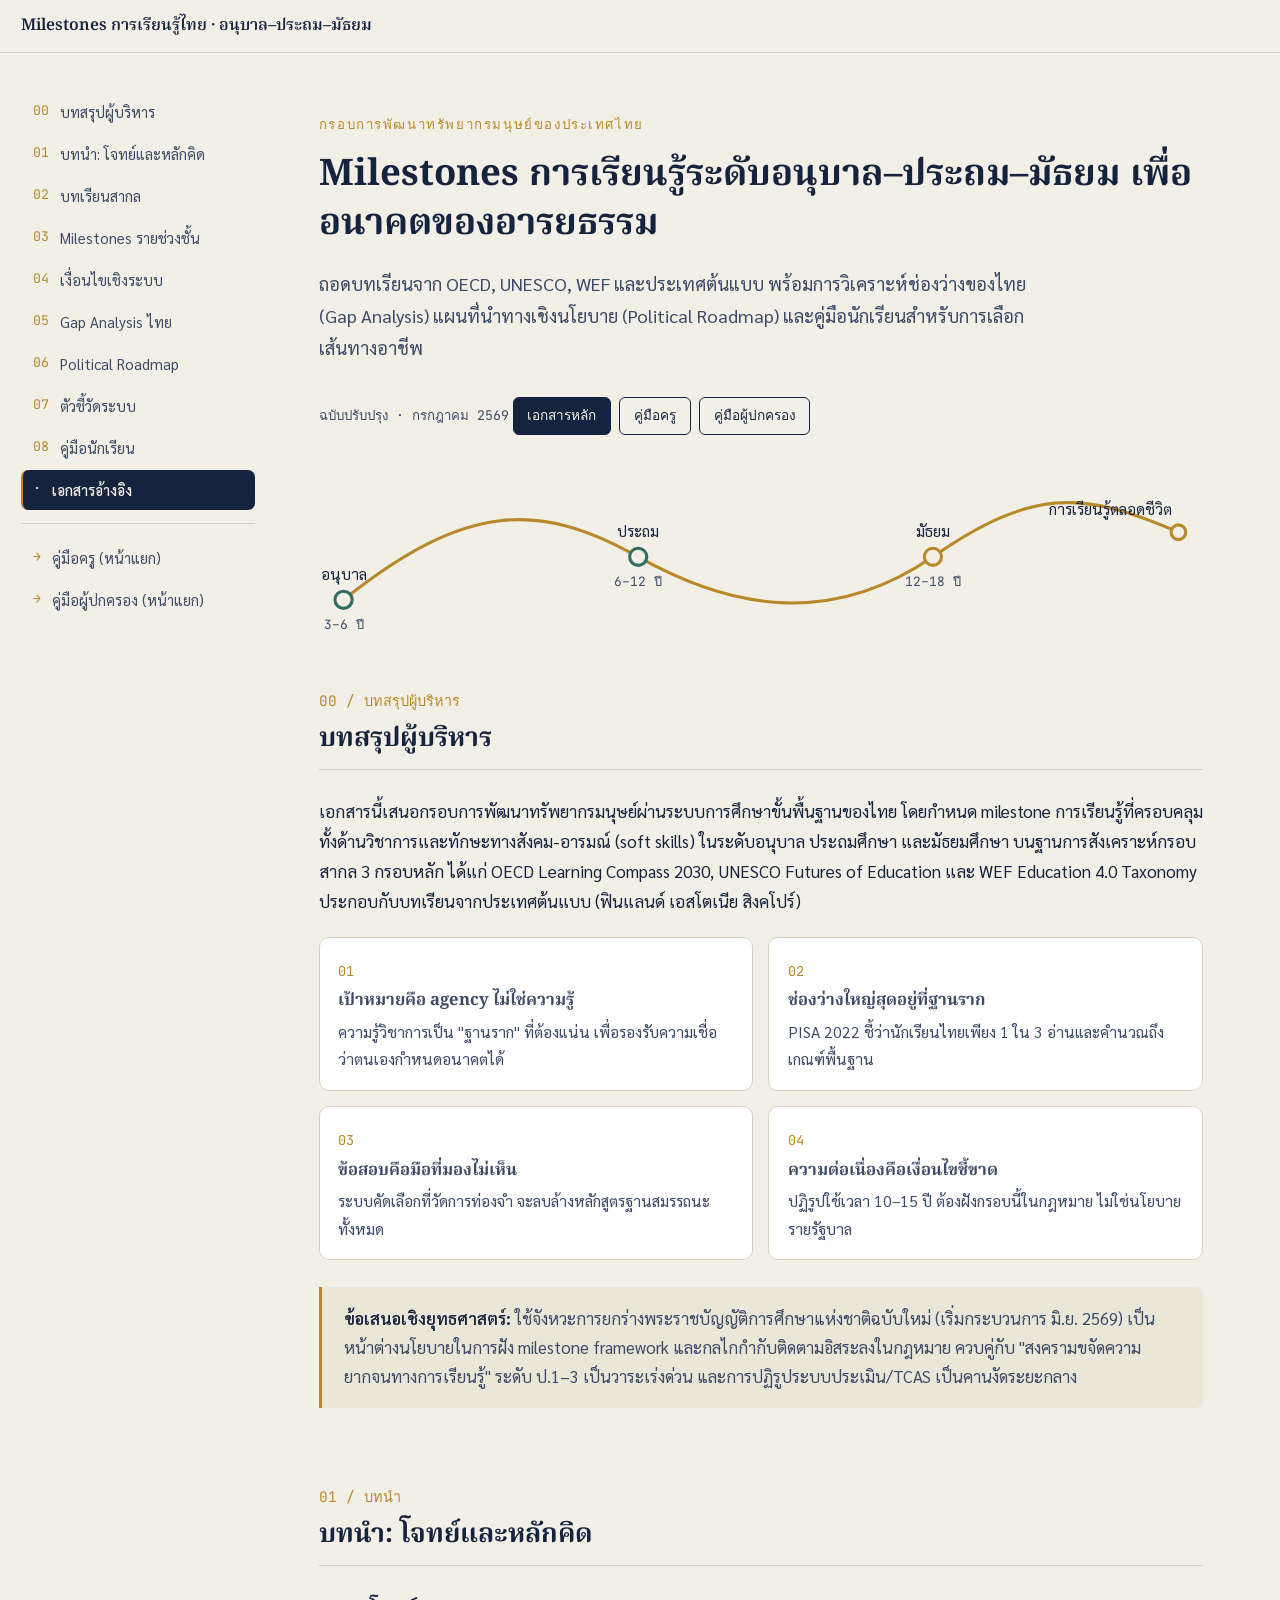
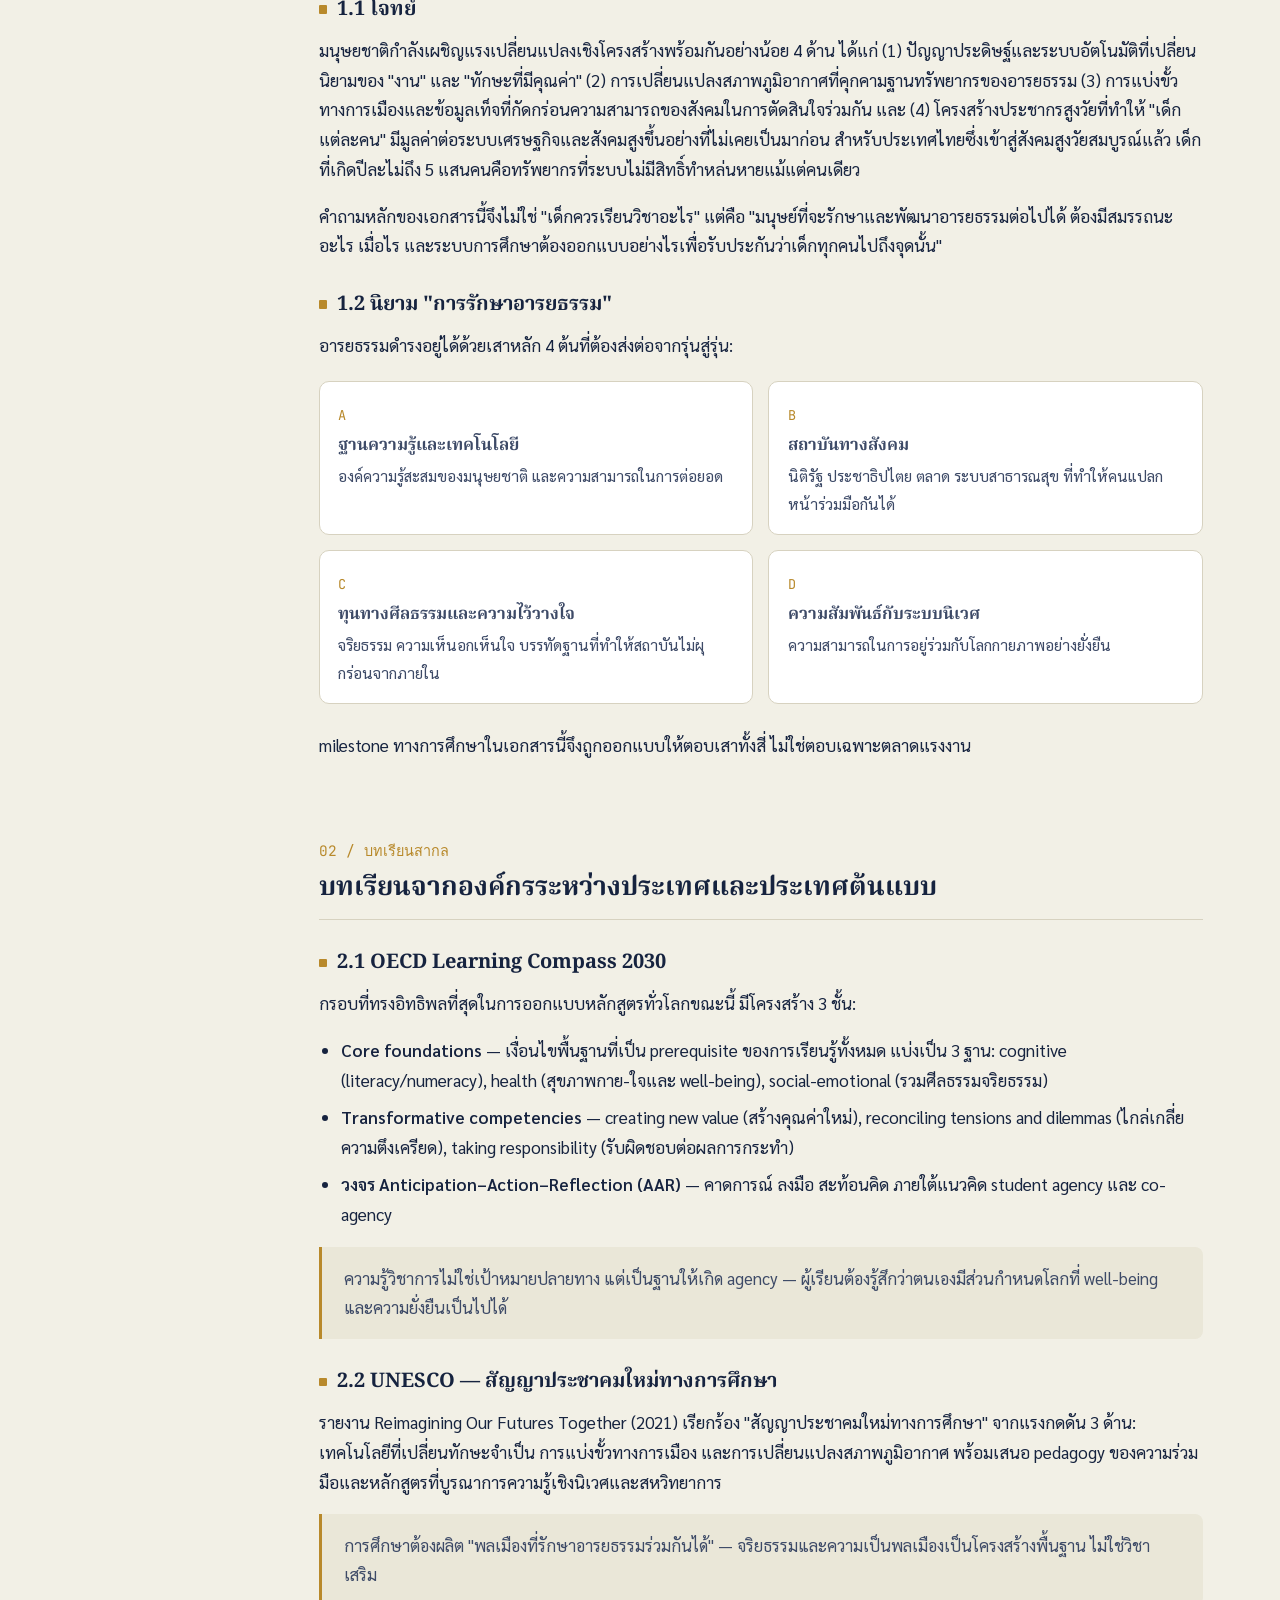
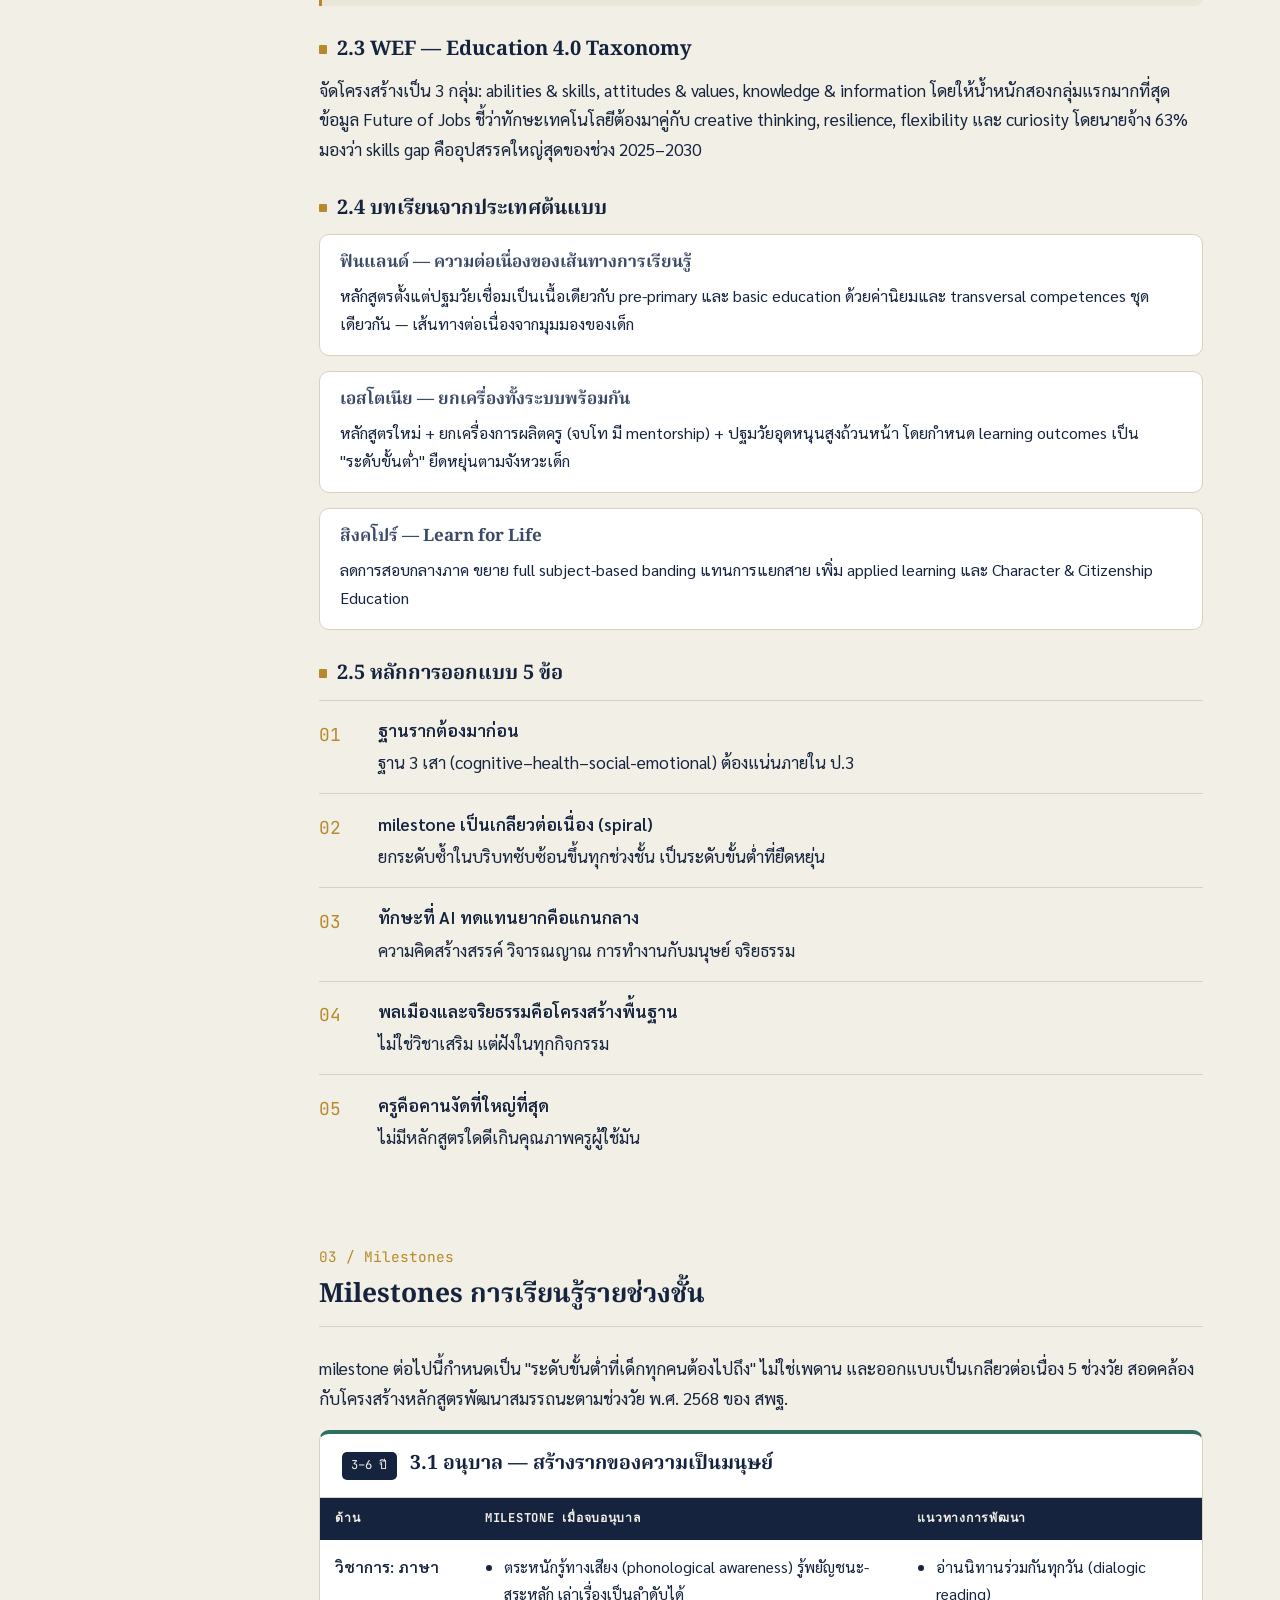
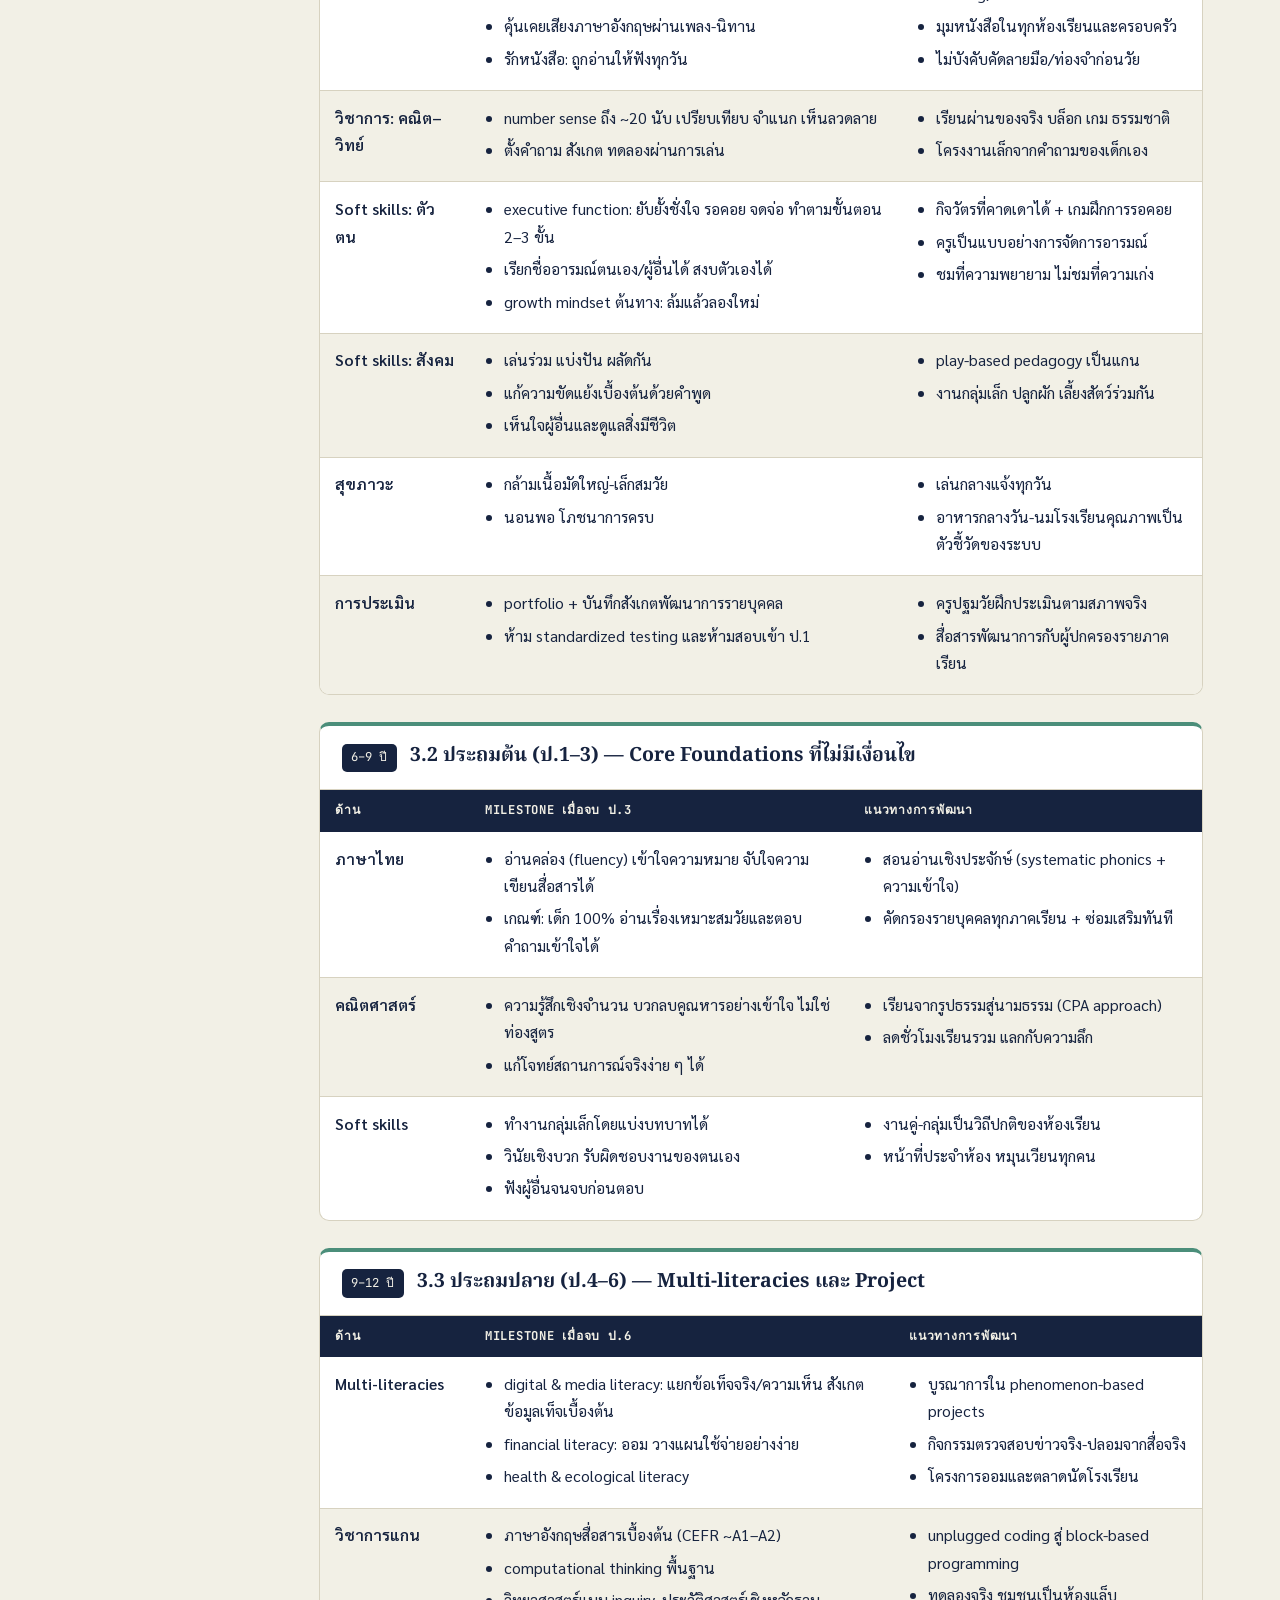
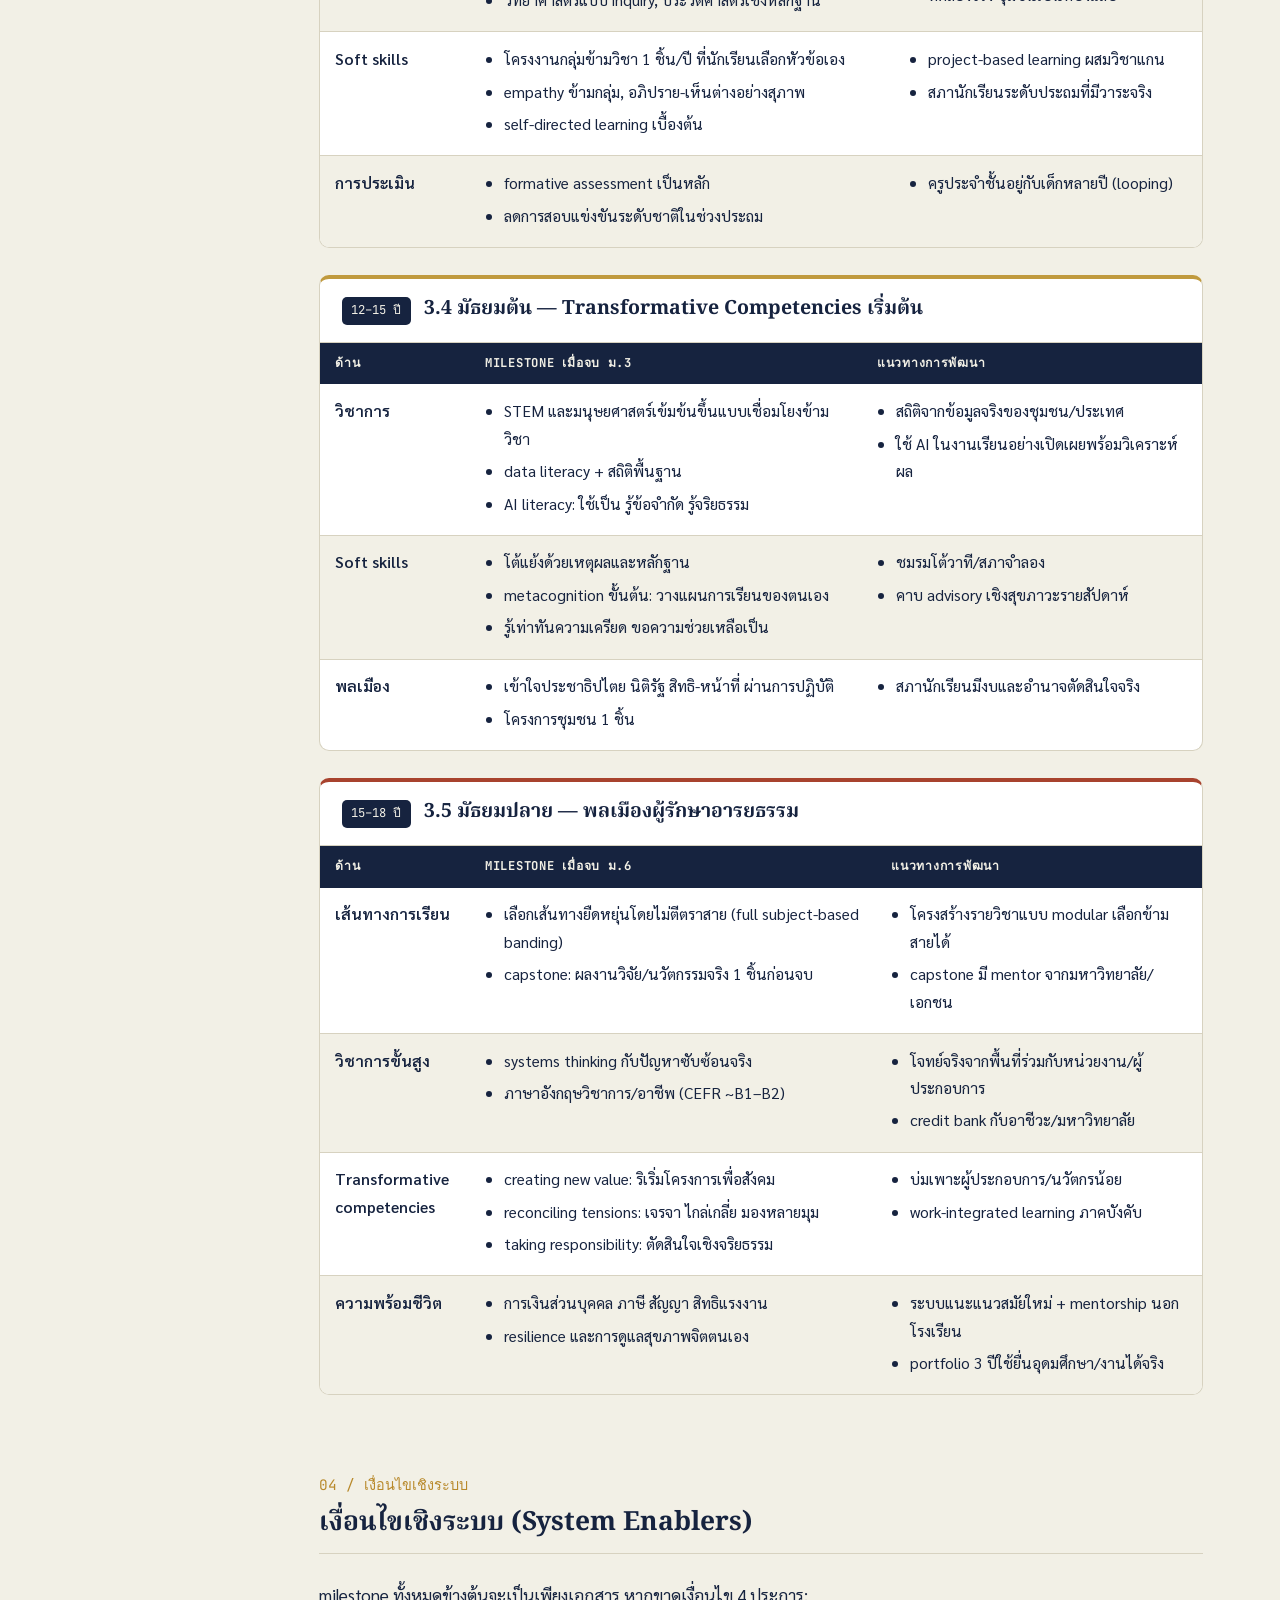
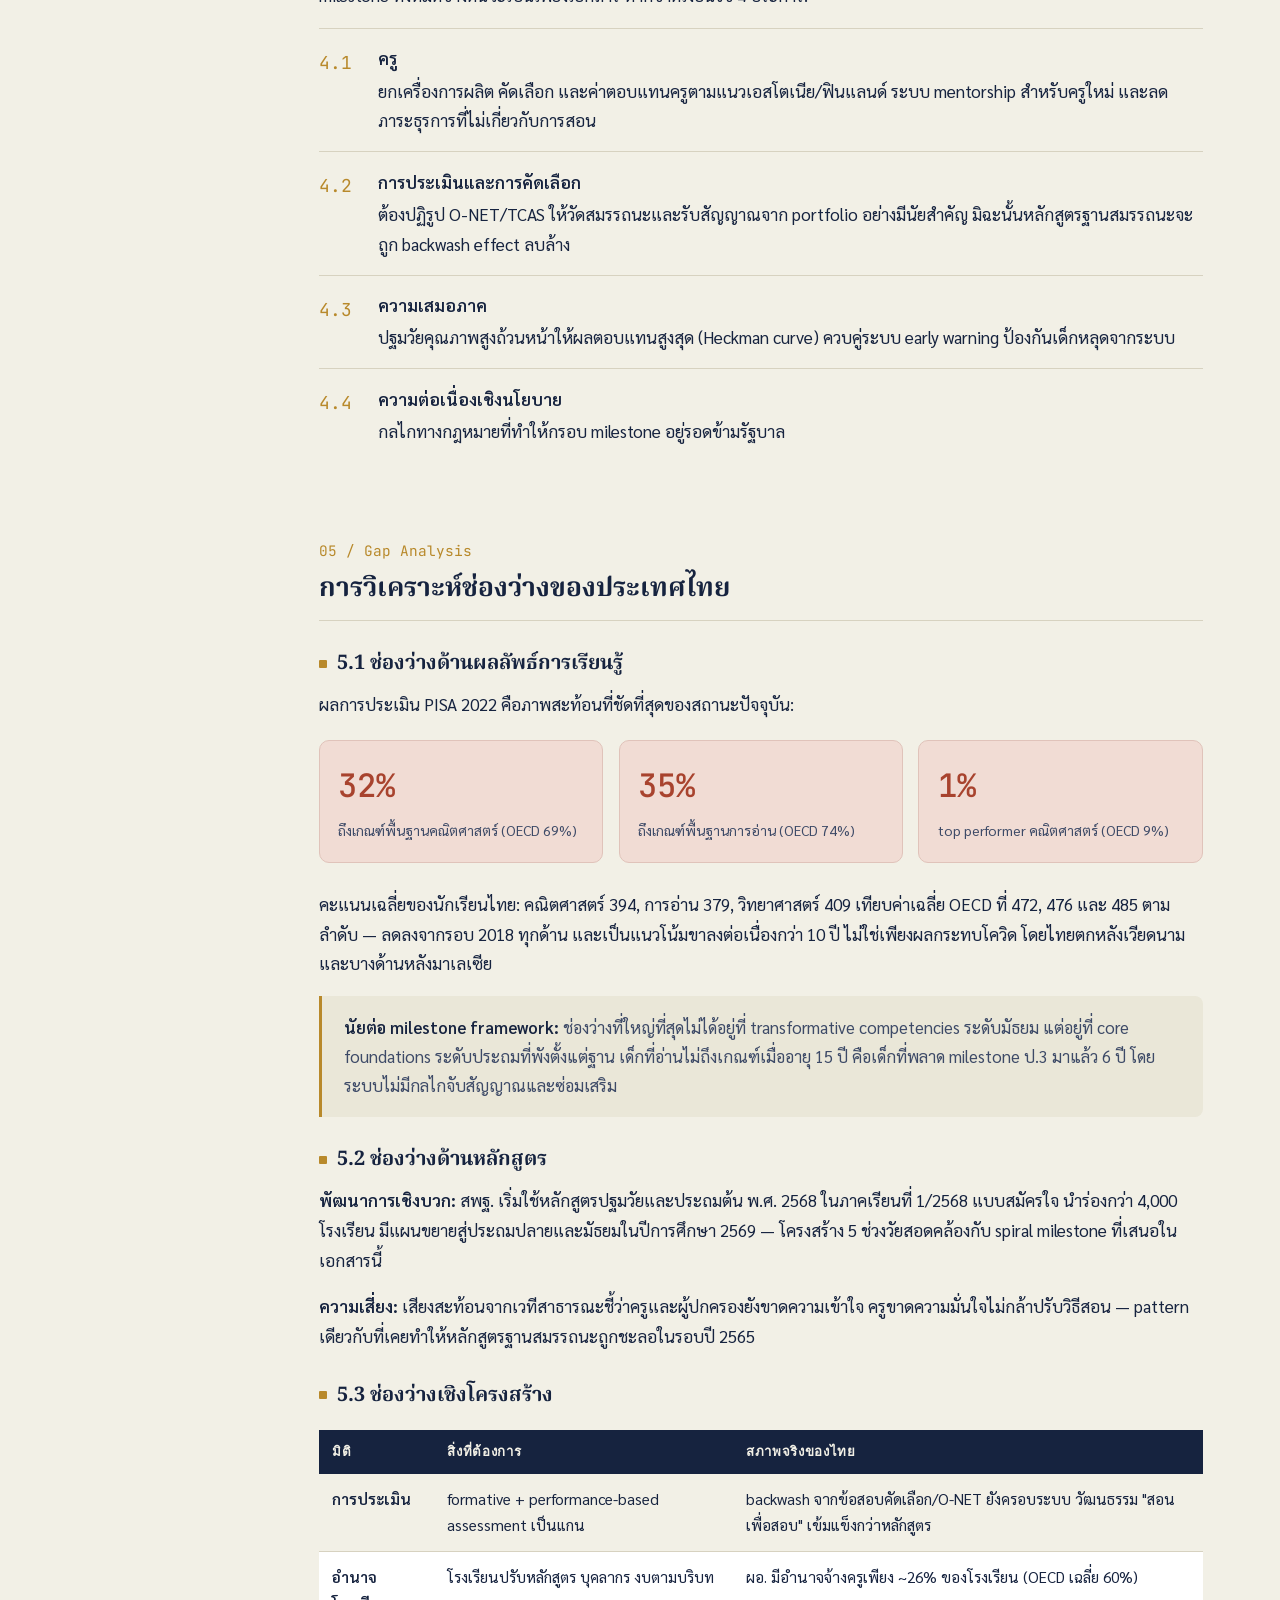
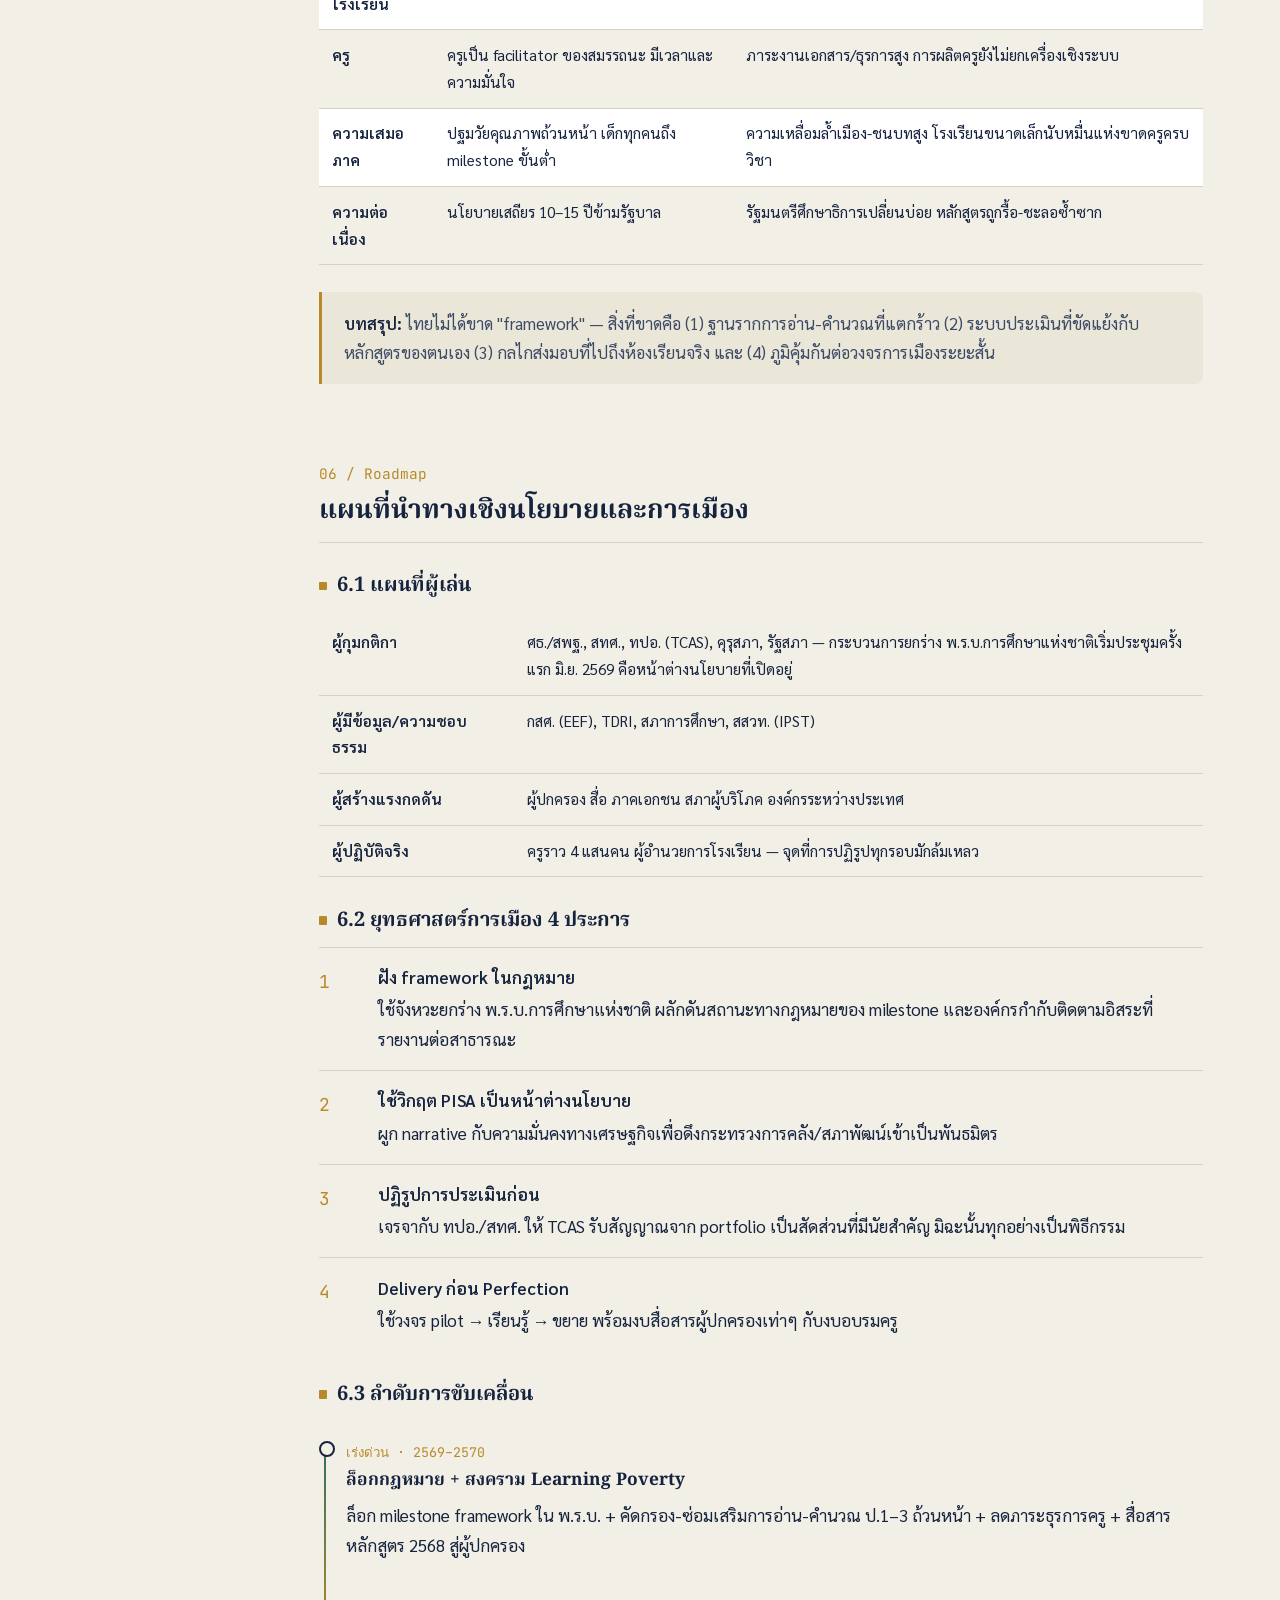
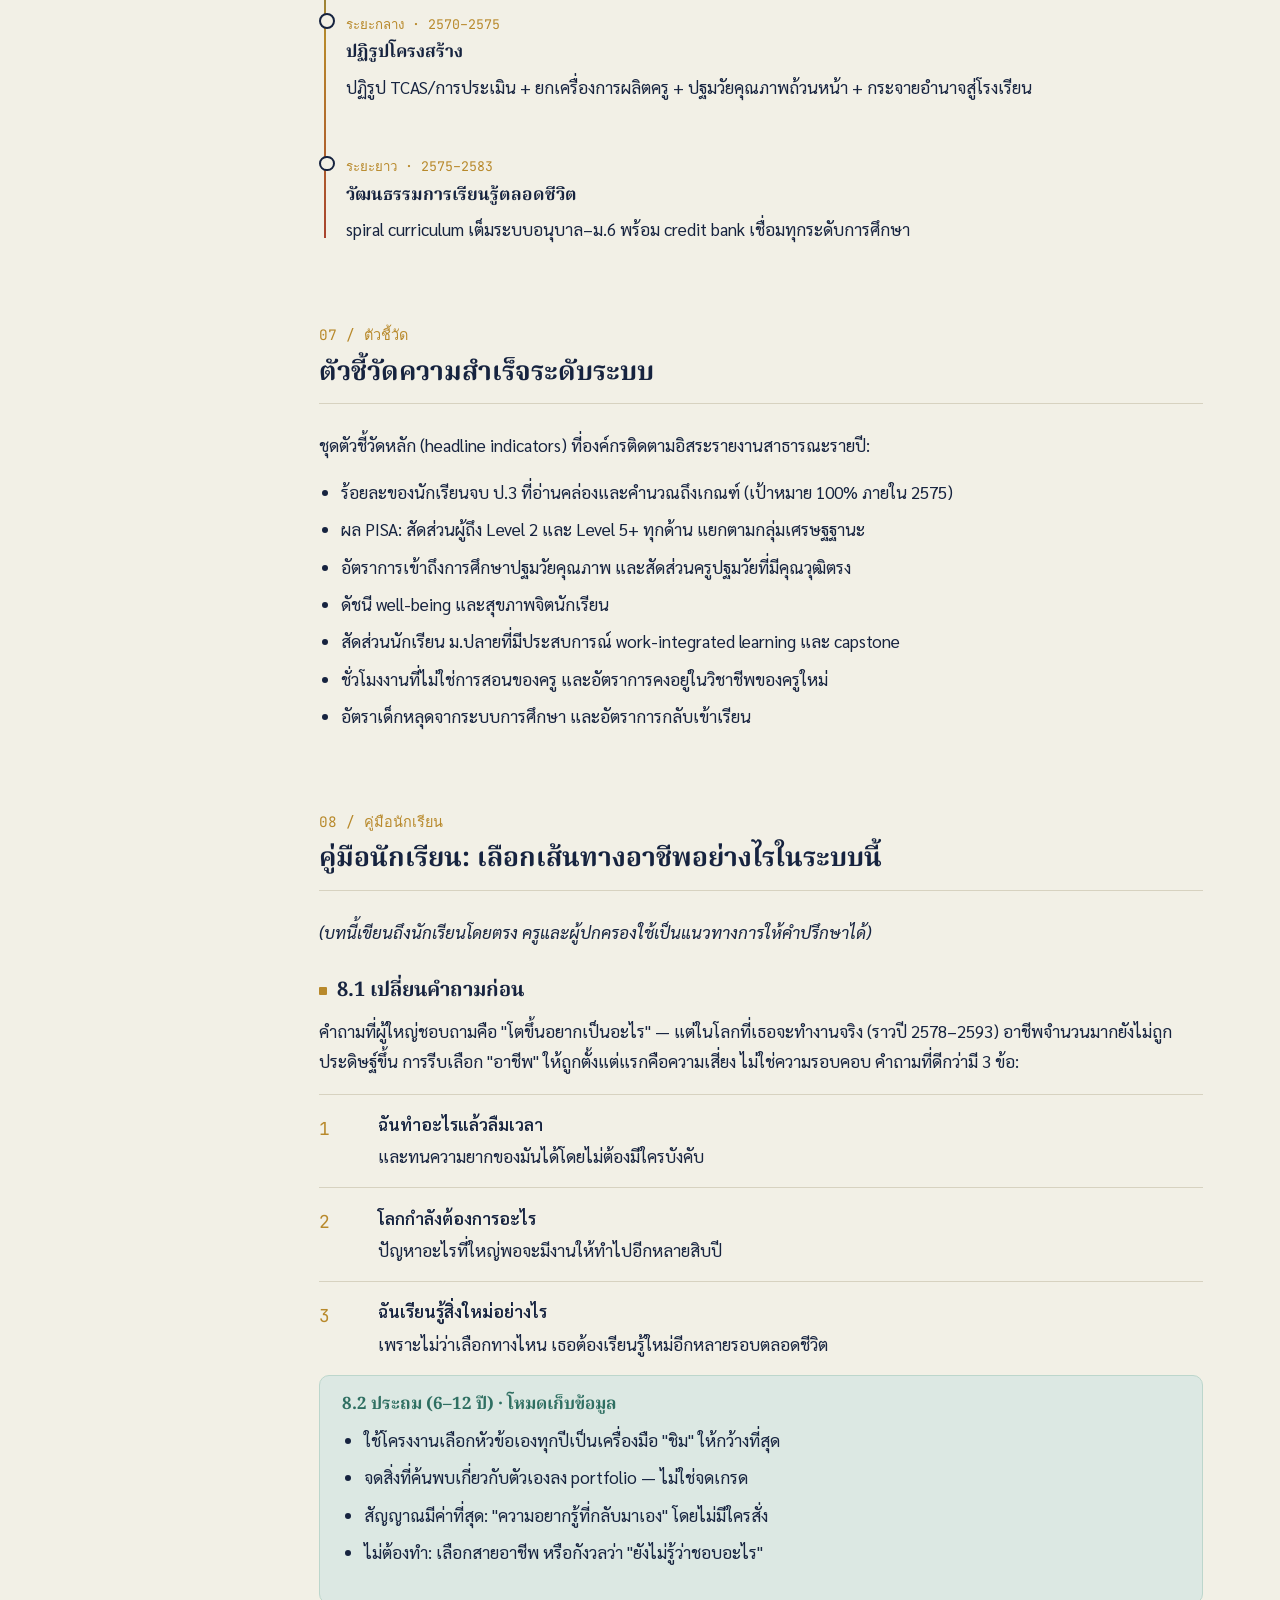
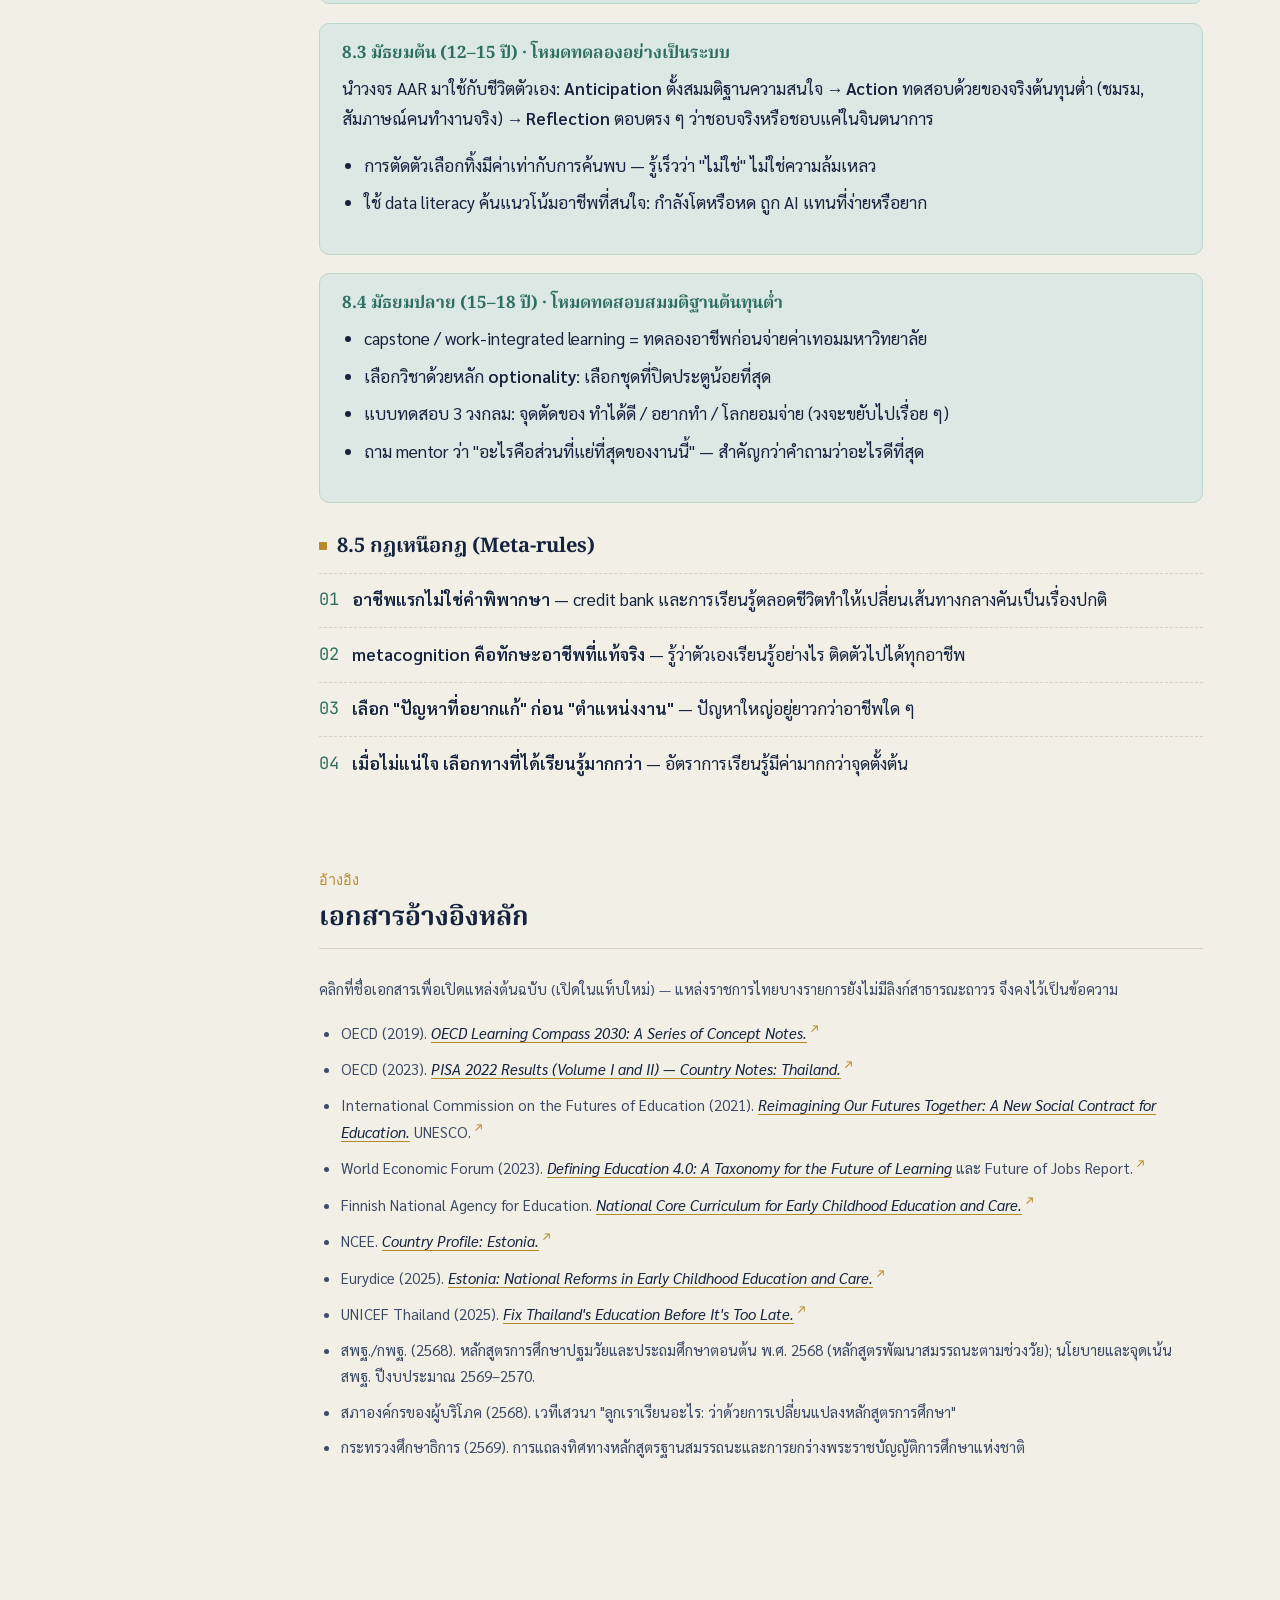
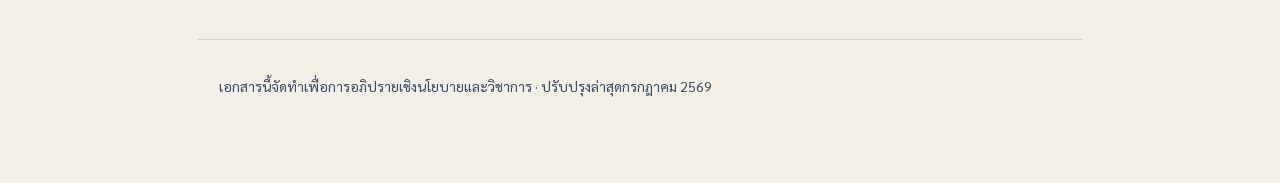
==== commit 1c9e145d: "include parents manual and update reference links" ====
--- a/index.html
+++ b/index.html
@@ -33,6 +33,7 @@
       <li><a href="#ch8"><span class="num">08</span> คู่มือนักเรียน</a></li>
       <li><a href="#refs"><span class="num">·</span> เอกสารอ้างอิง</a></li>
       <li style="margin-top:.8rem;border-top:1px solid var(--line);padding-top:.8rem;"><a href="teachers.html"><span class="num">→</span> คู่มือครู (หน้าแยก)</a></li>
+      <li><a href="parents.html"><span class="num">→</span> คู่มือผู้ปกครอง (หน้าแยก)</a></li>
     </ol>
   </nav>
 
@@ -42,7 +43,7 @@
       <h1>Milestones การเรียนรู้ระดับอนุบาล–ประถม–มัธยม เพื่ออนาคตของอารยธรรม</h1>
       <p class="lede">ถอดบทเรียนจาก OECD, UNESCO, WEF และประเทศต้นแบบ พร้อมการวิเคราะห์ช่องว่างของไทย (Gap Analysis) แผนที่นำทางเชิงนโยบาย (Political Roadmap) และคู่มือนักเรียนสำหรับการเลือกเส้นทางอาชีพ</p>
       <span class="meta">ฉบับปรับปรุง · กรกฎาคม 2569</span>
-      <div class="page-switch"><a class="current" href="index.html">เอกสารหลัก</a><a href="teachers.html">คู่มือครู →</a></div>
+      <div class="page-switch"><a class="current" href="index.html">เอกสารหลัก</a><a href="teachers.html">คู่มือครู</a><a href="parents.html">คู่มือผู้ปกครอง</a></div>
 
       <div class="spine-wrap">
         <svg viewBox="0 0 720 130" aria-hidden="true">
@@ -345,15 +346,16 @@
     <!-- ===== REFS ===== -->
     <section id="refs">
       <div class="chapter-head"><span class="num">อ้างอิง</span><h2>เอกสารอ้างอิงหลัก</h2></div>
+      <p style="font-size:.85rem;color:var(--ink-soft);margin-bottom:1rem;">คลิกที่ชื่อเอกสารเพื่อเปิดแหล่งต้นฉบับ (เปิดในแท็บใหม่) — แหล่งราชการไทยบางรายการยังไม่มีลิงก์สาธารณะถาวร จึงคงไว้เป็นข้อความ</p>
       <ul class="refs">
-        <li>OECD (2019). <em>OECD Learning Compass 2030: A Series of Concept Notes.</em></li>
-        <li>OECD (2023). <em>PISA 2022 Results (Volume I and II) — Country Notes: Thailand.</em></li>
-        <li>International Commission on the Futures of Education (2021). <em>Reimagining Our Futures Together: A New Social Contract for Education.</em> UNESCO.</li>
-        <li>World Economic Forum (2023). <em>Defining Education 4.0: A Taxonomy for the Future of Learning</em> และ Future of Jobs Report.</li>
-        <li>Finnish National Agency for Education. <em>National Core Curriculum for Early Childhood Education and Care.</em></li>
-        <li>NCEE. <em>Country Profiles: Estonia; Building World-Class Learning Systems: Estonia and Finland.</em></li>
-        <li>Eurydice (2025). <em>Estonia: National Reforms in Early Childhood Education and Care.</em></li>
-        <li>UNICEF Thailand (2025). <em>Fix Thailand's Education Before It's Too Late.</em></li>
+        <li>OECD (2019). <a href="https://www.oecd.org/en/data/tools/oecd-learning-compass-2030.html" target="_blank" rel="noopener"><em>OECD Learning Compass 2030: A Series of Concept Notes.</em></a> <span class="ext">↗</span></li>
+        <li>OECD (2023). <a href="https://www.oecd.org/en/publications/pisa-2022-results-volume-i-and-ii-country-notes_ed6fbcc5-en/thailand_6138f4af-en.html" target="_blank" rel="noopener"><em>PISA 2022 Results (Volume I and II) — Country Notes: Thailand.</em></a> <span class="ext">↗</span></li>
+        <li>International Commission on the Futures of Education (2021). <a href="https://www.unesco.org/en/articles/reimagining-our-futures-together-new-social-contract-education" target="_blank" rel="noopener"><em>Reimagining Our Futures Together: A New Social Contract for Education.</em></a> UNESCO. <span class="ext">↗</span></li>
+        <li>World Economic Forum (2023). <a href="https://www.weforum.org/publications/defining-education-4-0-a-taxonomy-for-the-future-of-learning/" target="_blank" rel="noopener"><em>Defining Education 4.0: A Taxonomy for the Future of Learning</em></a> และ Future of Jobs Report. <span class="ext">↗</span></li>
+        <li>Finnish National Agency for Education. <a href="https://www.oph.fi/en/education-and-qualifications/national-core-curriculum-ecec-nutshell" target="_blank" rel="noopener"><em>National Core Curriculum for Early Childhood Education and Care.</em></a> <span class="ext">↗</span></li>
+        <li>NCEE. <a href="https://ncee.org/estonia/" target="_blank" rel="noopener"><em>Country Profile: Estonia.</em></a> <span class="ext">↗</span></li>
+        <li>Eurydice (2025). <a href="https://eurydice.eacea.ec.europa.eu/eurypedia/estonia/national-reforms-early-childhood-education-and-care" target="_blank" rel="noopener"><em>Estonia: National Reforms in Early Childhood Education and Care.</em></a> <span class="ext">↗</span></li>
+        <li>UNICEF Thailand (2025). <a href="https://www.unicef.org/thailand/stories/fix-thailands-education-its-too-late" target="_blank" rel="noopener"><em>Fix Thailand's Education Before It's Too Late.</em></a> <span class="ext">↗</span></li>
         <li>สพฐ./กพฐ. (2568). หลักสูตรการศึกษาปฐมวัยและประถมศึกษาตอนต้น พ.ศ. 2568 (หลักสูตรพัฒนาสมรรถนะตามช่วงวัย); นโยบายและจุดเน้น สพฐ. ปีงบประมาณ 2569–2570.</li>
         <li>สภาองค์กรของผู้บริโภค (2568). เวทีเสวนา "ลูกเราเรียนอะไร: ว่าด้วยการเปลี่ยนแปลงหลักสูตรการศึกษา"</li>
         <li>กระทรวงศึกษาธิการ (2569). การแถลงทิศทางหลักสูตรฐานสมรรถนะและการยกร่างพระราชบัญญัติการศึกษาแห่งชาติ</li>
--- a/style.css
+++ b/style.css
@@ -282,6 +282,11 @@
   /* ---------- refs ---------- */
   .refs{font-size:.88rem;color:var(--ink-soft);}
   .refs li{margin-bottom:.55rem;}
+.refs a{color:var(--ink);text-decoration:none;border-bottom:1px solid var(--gold);transition:background .15s;}
+.refs a:hover{background:var(--gold-soft);border-bottom-color:var(--ink);}
+.refs a em{font-style:italic;}
+.refs .ext{font-family:"JetBrains Mono",monospace;font-size:.72rem;color:var(--gold);vertical-align:super;}
+
 
   footer{
     max-width:var(--maxw);margin:0 auto;padding:2rem 1.25rem 4rem;
@@ -361,3 +366,44 @@
   padding:1rem 1.3rem;border-radius:0 8px 8px 0;margin:1rem 0 1.4rem;font-size:.94rem;
 }
 .warn strong{color:var(--brick);}
+
+/* ---------- parent guide additions ---------- */
+.do-dont{display:grid;grid-template-columns:1fr 1fr;gap:0;margin:1rem 0 1.4rem;border:1px solid var(--line);border-radius:var(--radius);overflow:hidden;}
+.do-dont > div{padding:1rem 1.15rem;}
+.do-col{background:var(--teal-soft);}
+.dont-col{background:var(--brick-soft);border-left:1px solid var(--line);}
+.do-col h5,.dont-col h5{font-family:"Noto Serif Thai",serif;font-size:.95rem;margin:0 0 .55rem;display:flex;align-items:center;gap:.4rem;}
+.do-col h5{color:var(--teal);}
+.dont-col h5{color:var(--brick);}
+.do-dont ul{margin:0;padding-left:1.1rem;}
+.do-dont li{font-size:.88rem;margin-bottom:.4rem;}
+@media (max-width:680px){.do-dont{grid-template-columns:1fr;}.dont-col{border-left:none;border-top:1px solid var(--line);}}
+
+.age-band{border:1px solid var(--line);border-radius:var(--radius);background:#fff;margin:1.3rem 0 1.8rem;overflow:hidden;}
+.age-band__head{padding:.9rem 1.25rem;display:flex;align-items:baseline;gap:.75rem;flex-wrap:wrap;border-bottom:1px solid var(--line);}
+.age-band__head .badge{font-family:"JetBrains Mono";font-size:.72rem;color:var(--paper);background:var(--ink);padding:.2rem .55rem;border-radius:5px;}
+.age-band__head h3{margin:0;font-size:1.12rem;}
+.age-band__head h3::before{display:none;}
+.age-band--k{border-top:4px solid var(--teal);}
+.age-band--p{border-top:4px solid var(--gold);}
+.age-band--s{border-top:4px solid var(--brick);}
+.age-band__body{padding:1.1rem 1.25rem 1.25rem;}
+.age-band__body h5{font-family:"Noto Serif Thai",serif;font-size:.95rem;margin:1rem 0 .4rem;color:var(--ink);}
+.age-band__body h5:first-child{margin-top:0;}
+
+.routine{display:flex;gap:.8rem;padding:.7rem 0;border-top:1px dashed var(--line);}
+.routine:first-of-type{border-top:none;}
+.routine .icon{font-family:"JetBrains Mono";color:var(--gold);font-size:.85rem;min-width:5.5rem;}
+.routine .icon{font-weight:500;}
+
+.qbank{background:var(--paper-2);border-radius:var(--radius);padding:1rem 1.25rem;margin:1rem 0 1.4rem;}
+.qbank h5{margin:0 0 .5rem;font-family:"Noto Serif Thai",serif;font-size:.95rem;}
+.qbank ul{margin:0;padding-left:1.1rem;}
+.qbank li{font-size:.9rem;margin-bottom:.35rem;font-style:italic;color:var(--ink-soft);}
+
+.myth{display:grid;grid-template-columns:1fr;gap:.8rem;margin:1rem 0 1.4rem;}
+.myth-row{border:1px solid var(--line);border-radius:var(--radius);overflow:hidden;}
+.myth-row .m{background:var(--brick-soft);padding:.7rem 1.1rem;font-size:.9rem;}
+.myth-row .m strong{color:var(--brick);}
+.myth-row .r{padding:.7rem 1.1rem;font-size:.9rem;background:#fff;}
+.myth-row .r strong{color:var(--teal);}
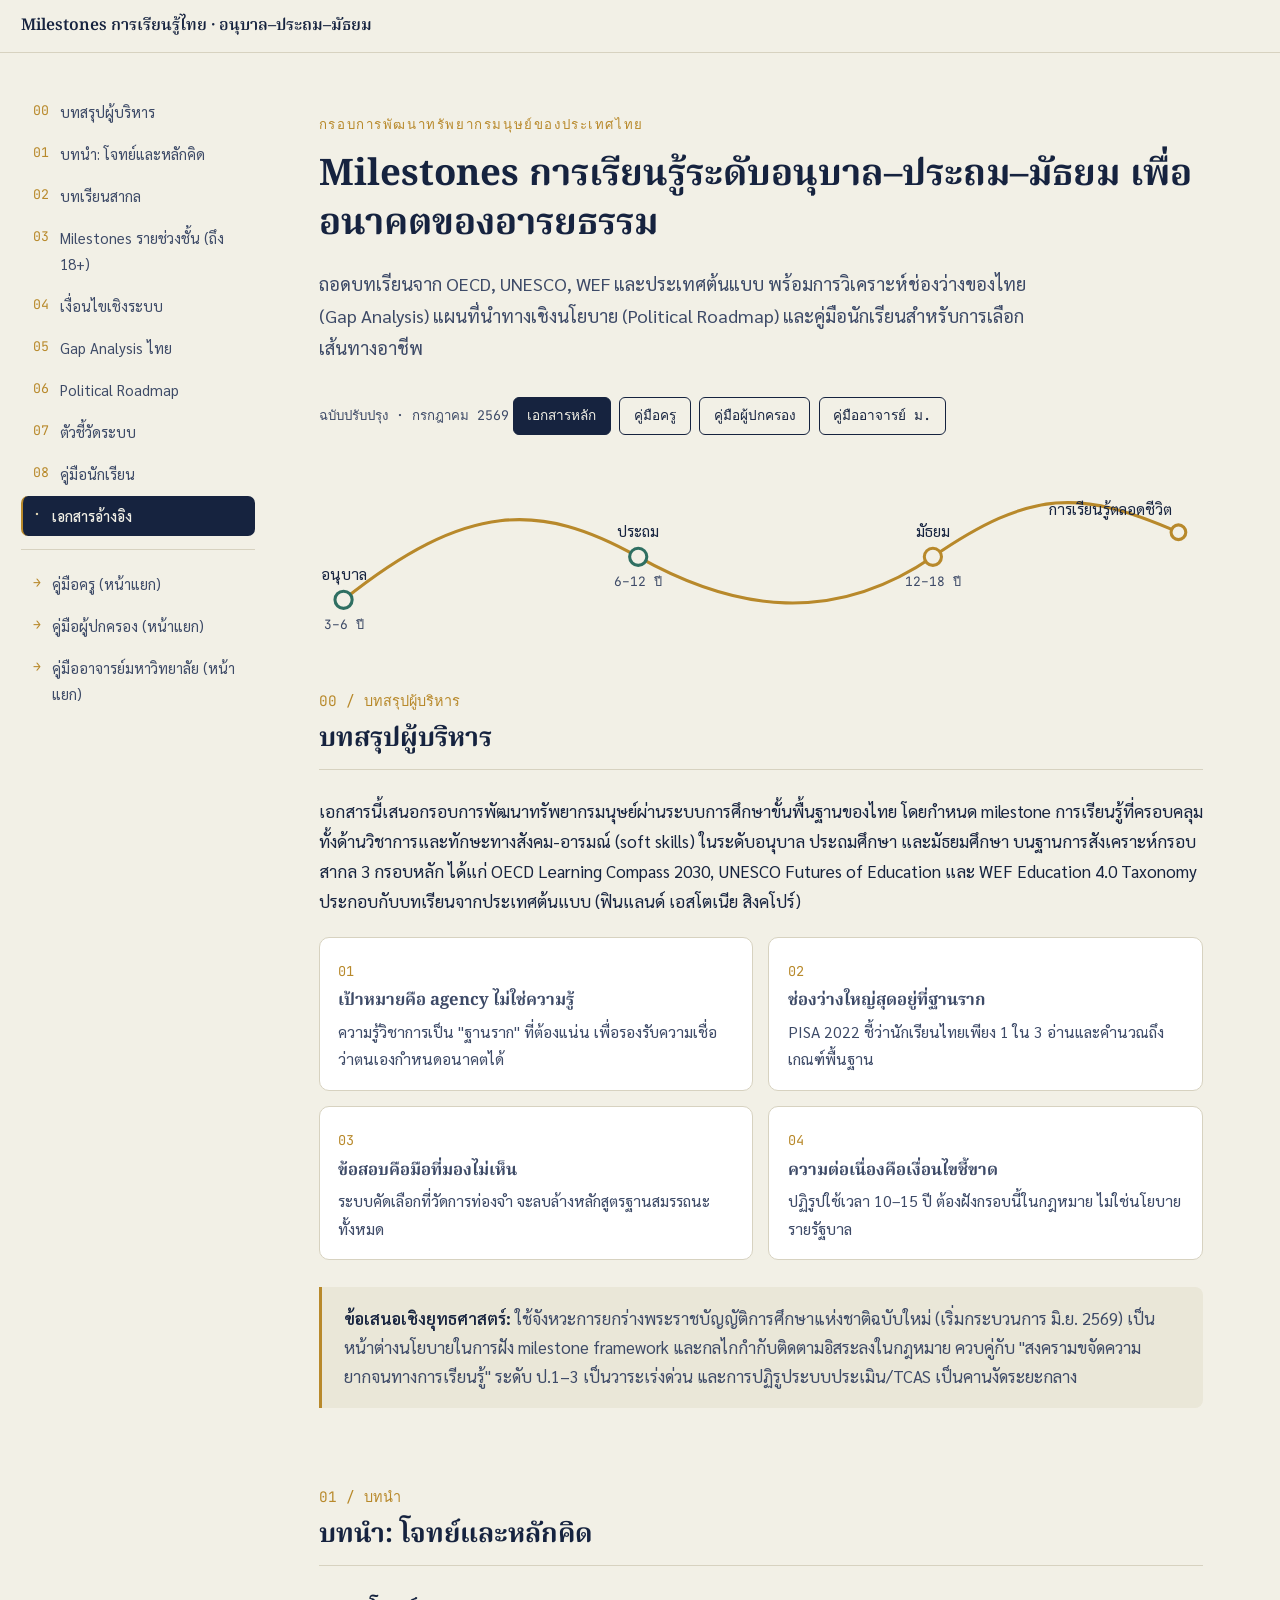
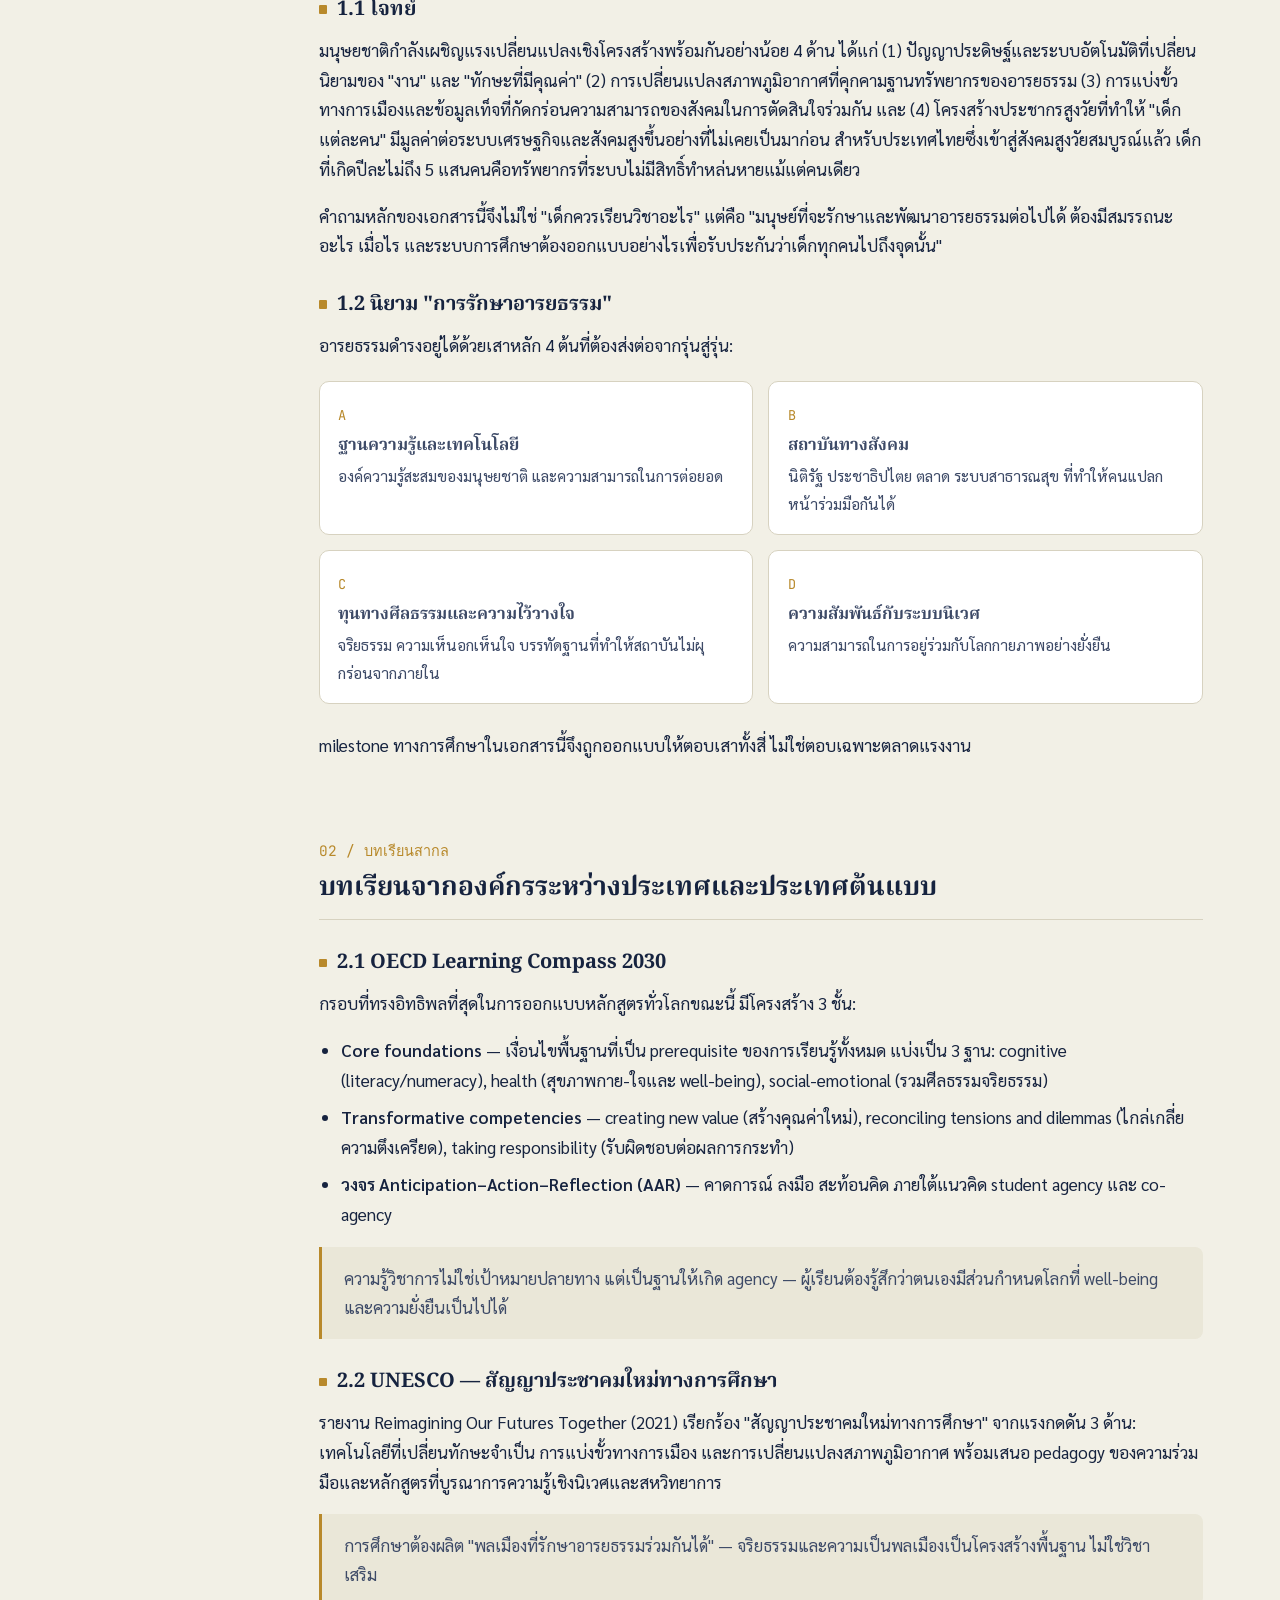
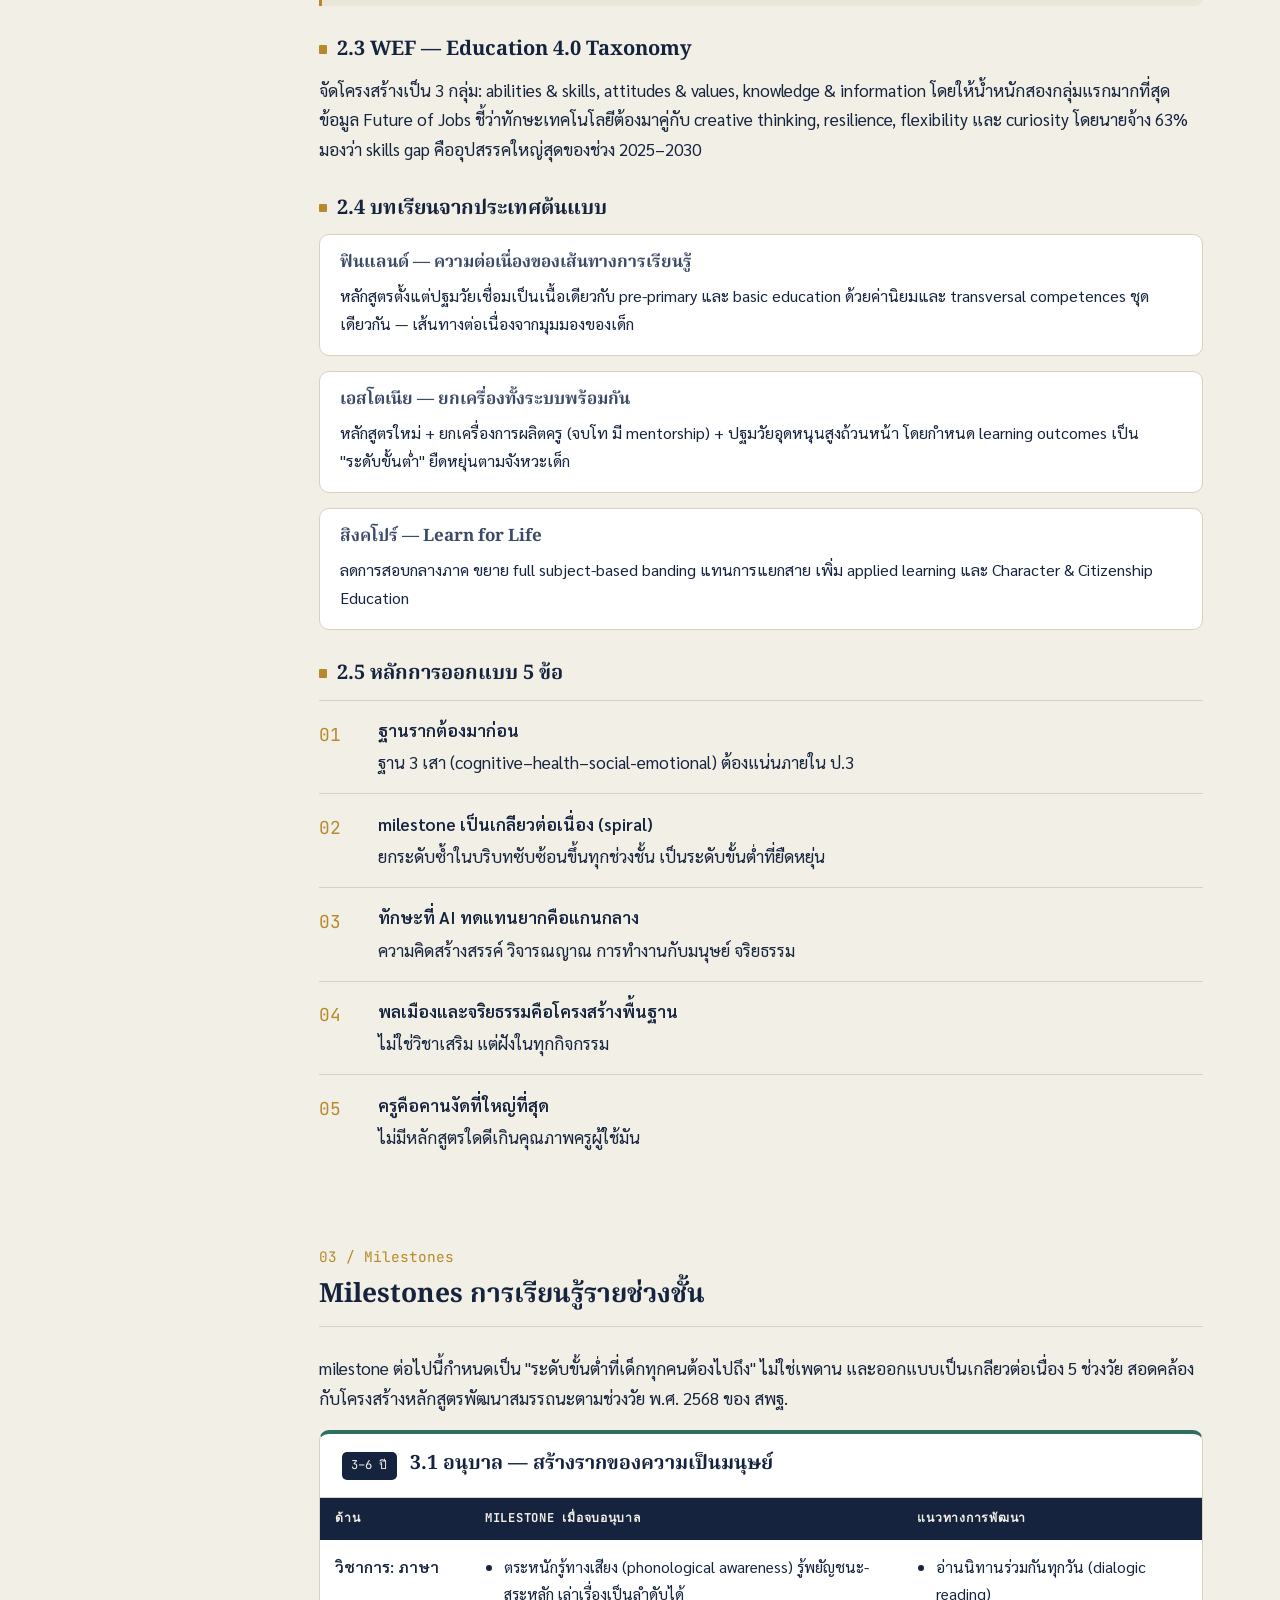
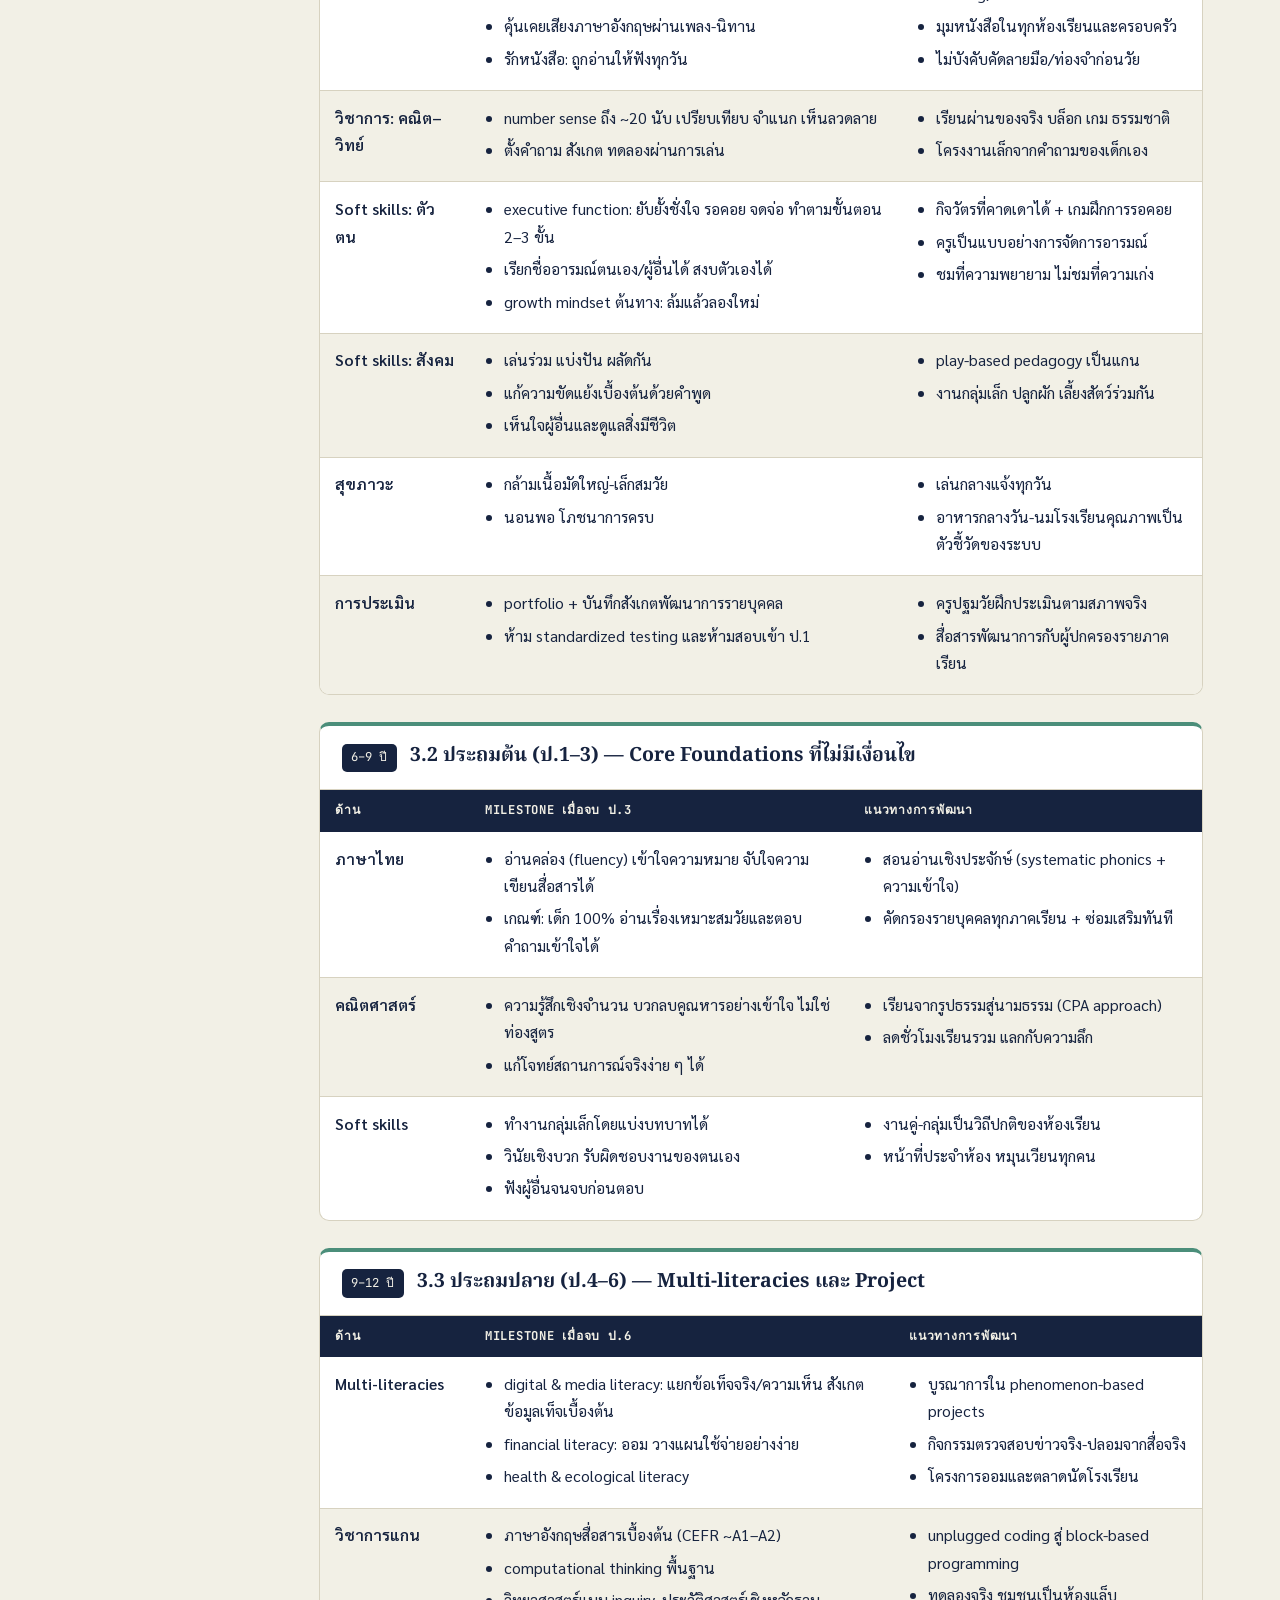
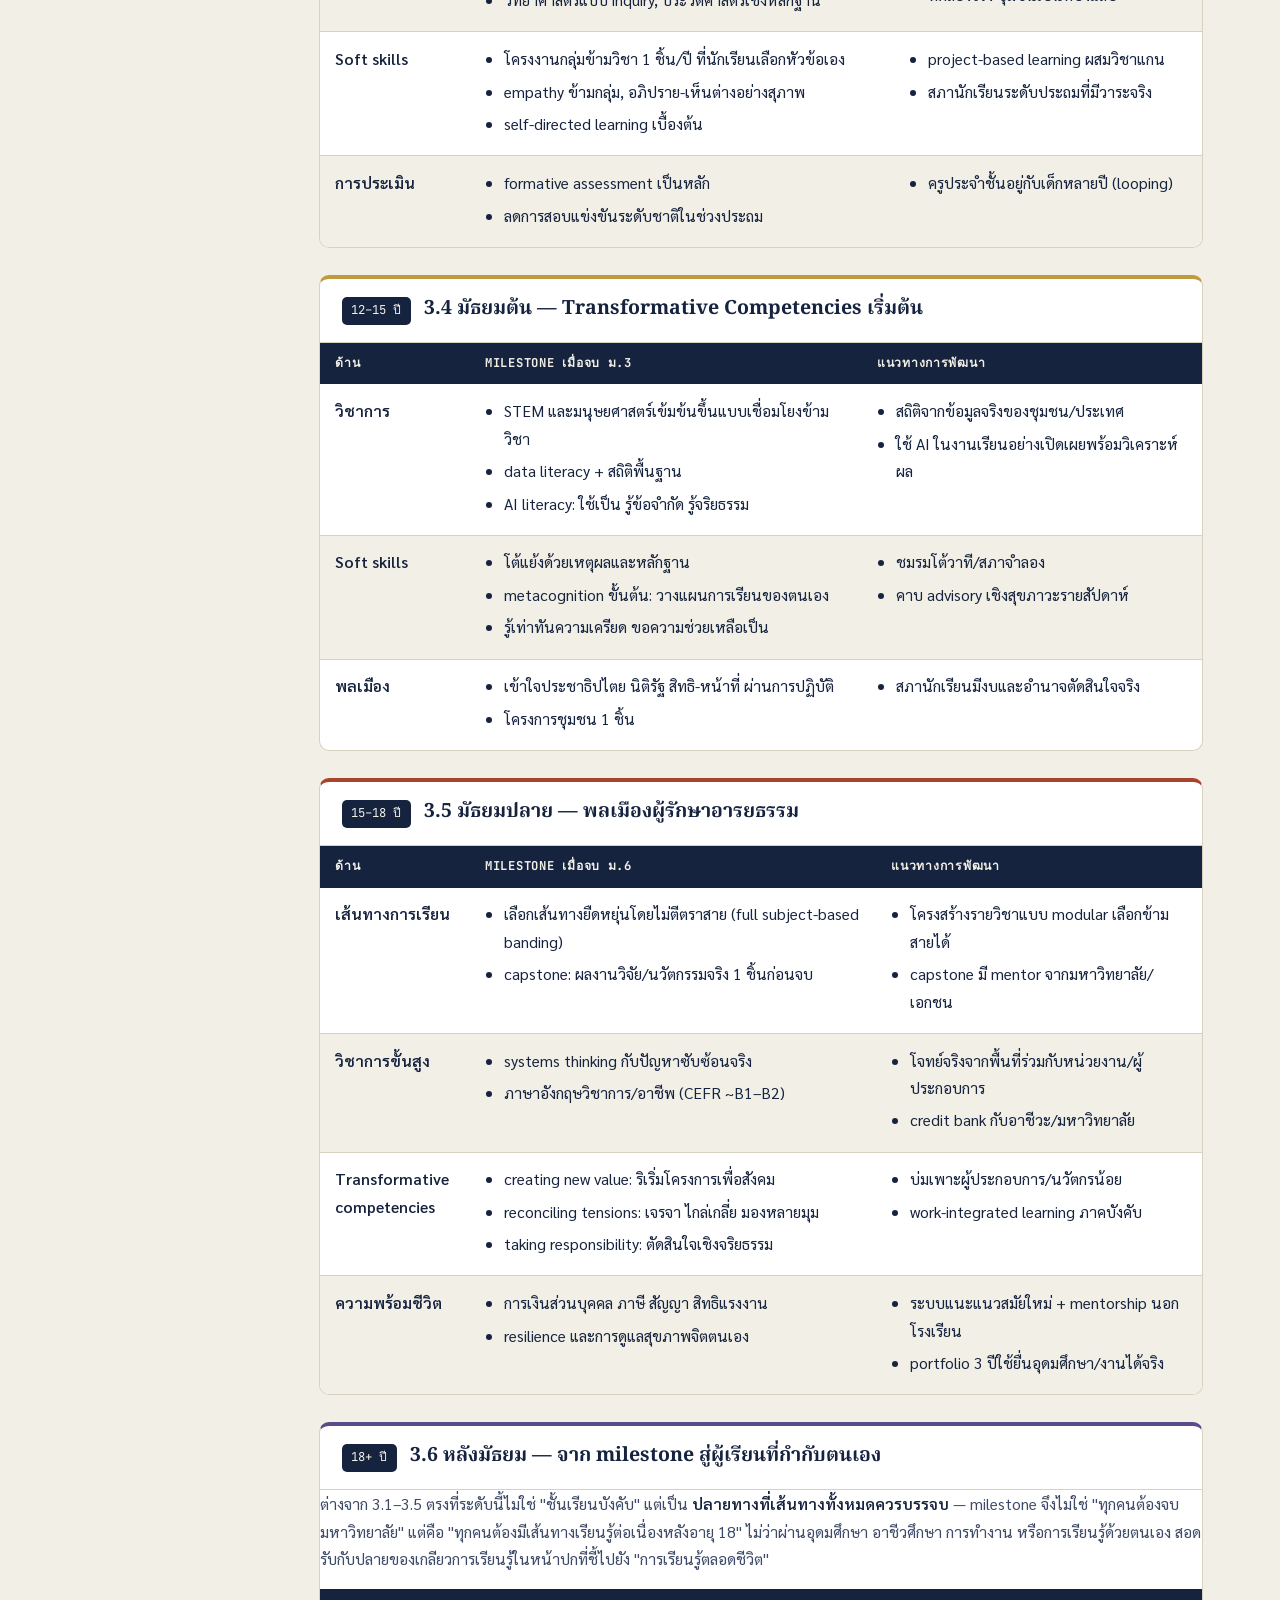
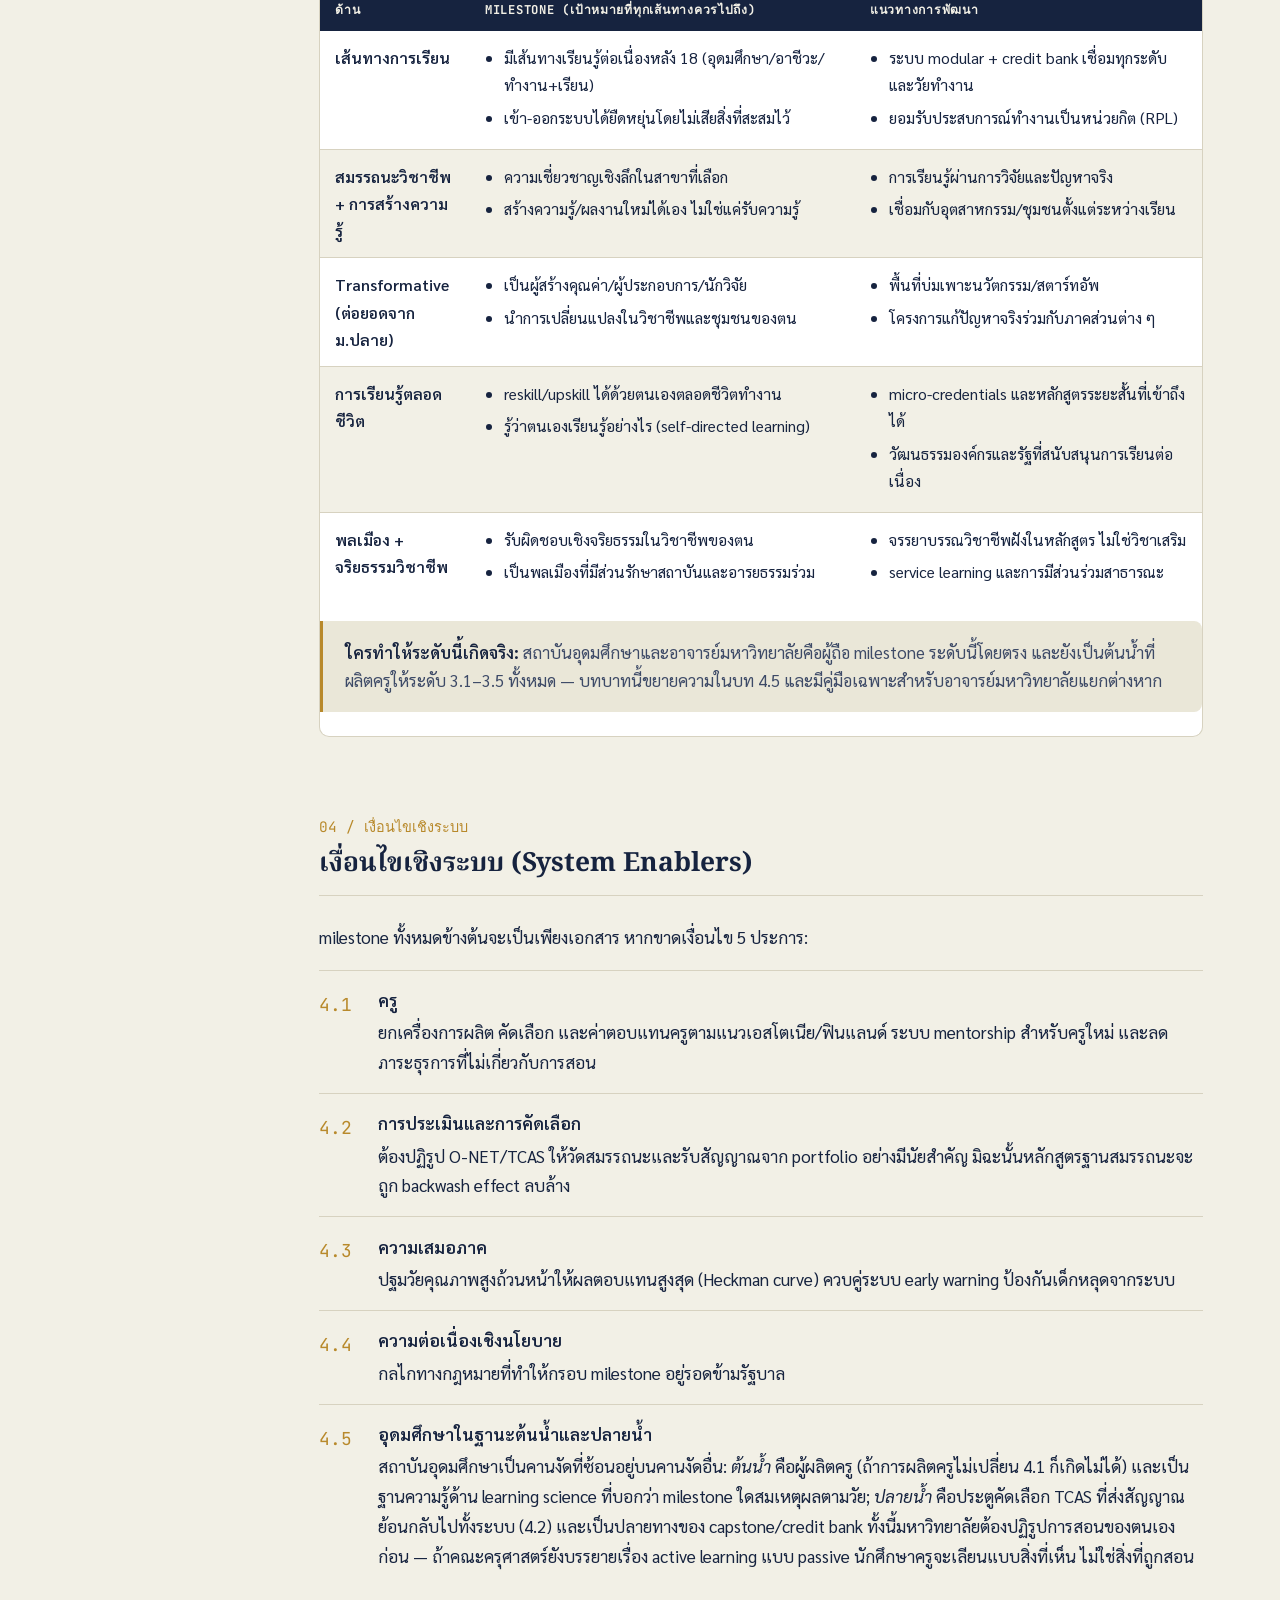
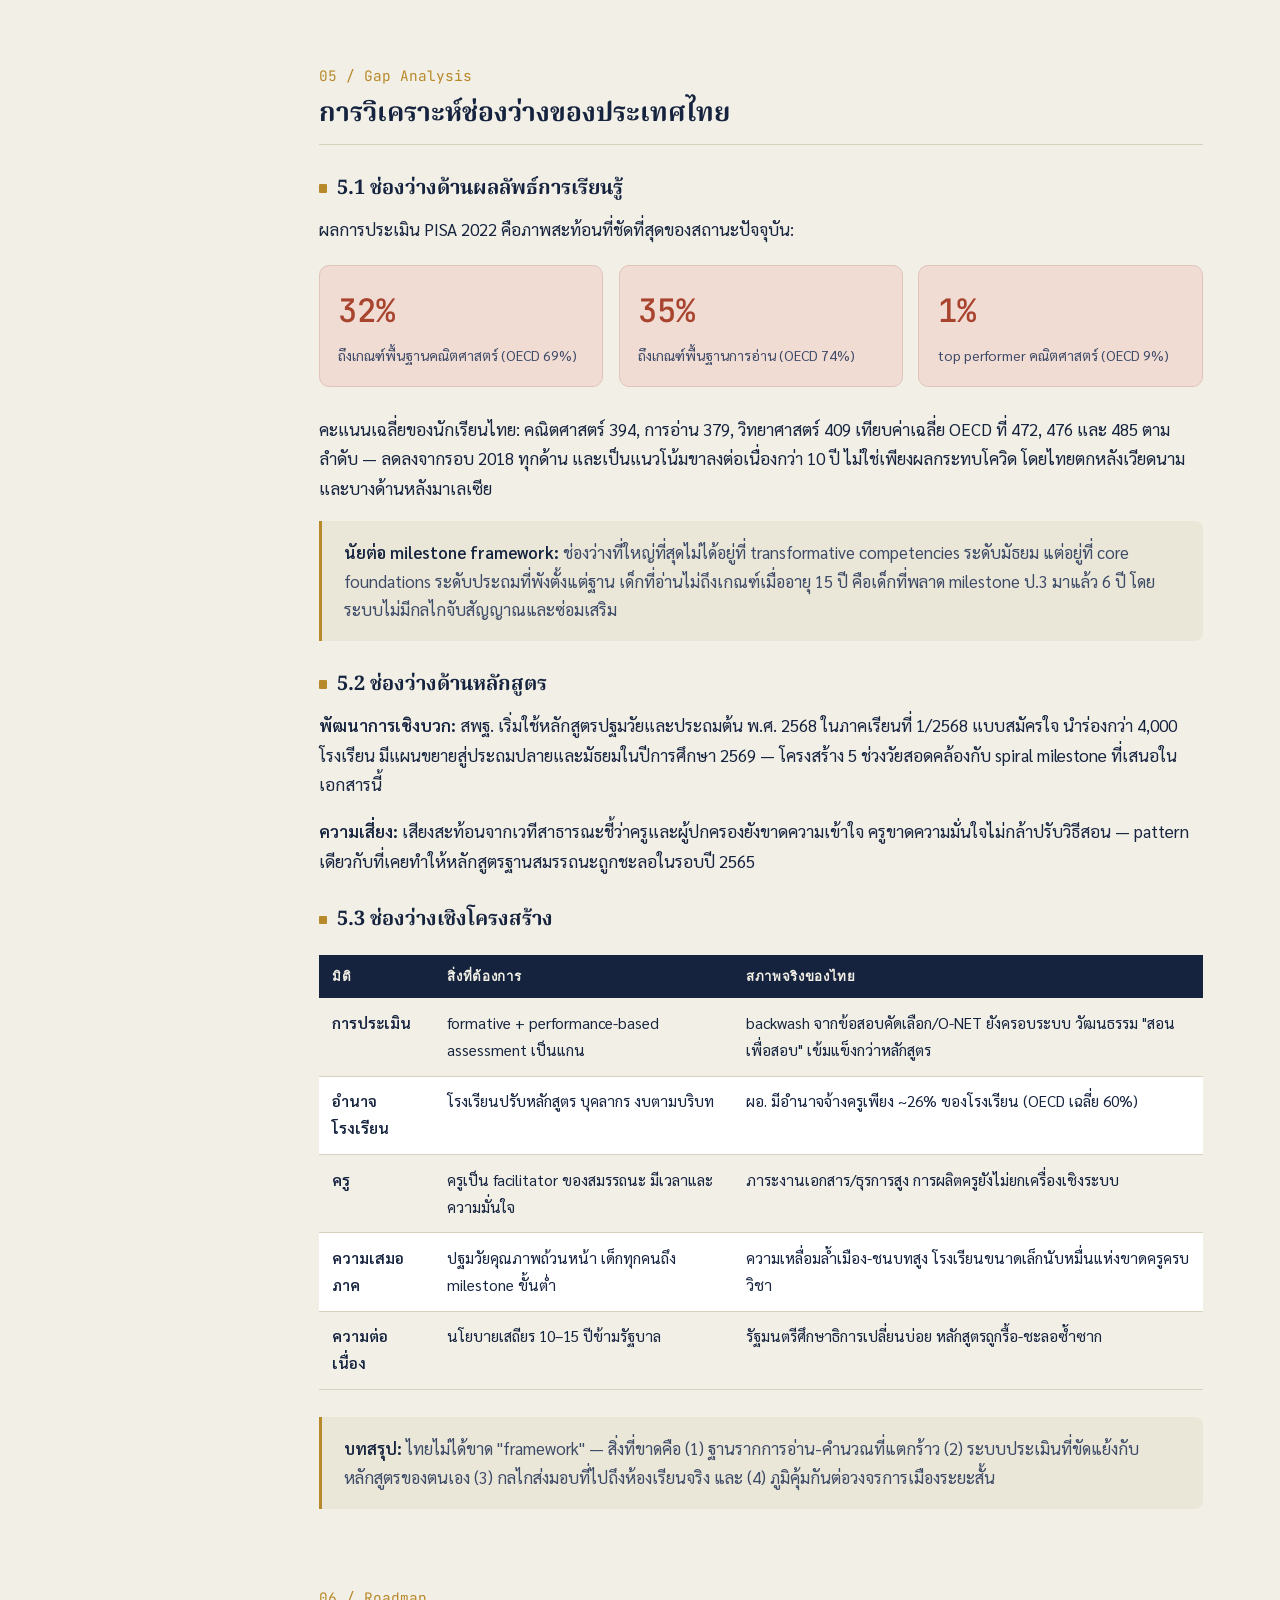
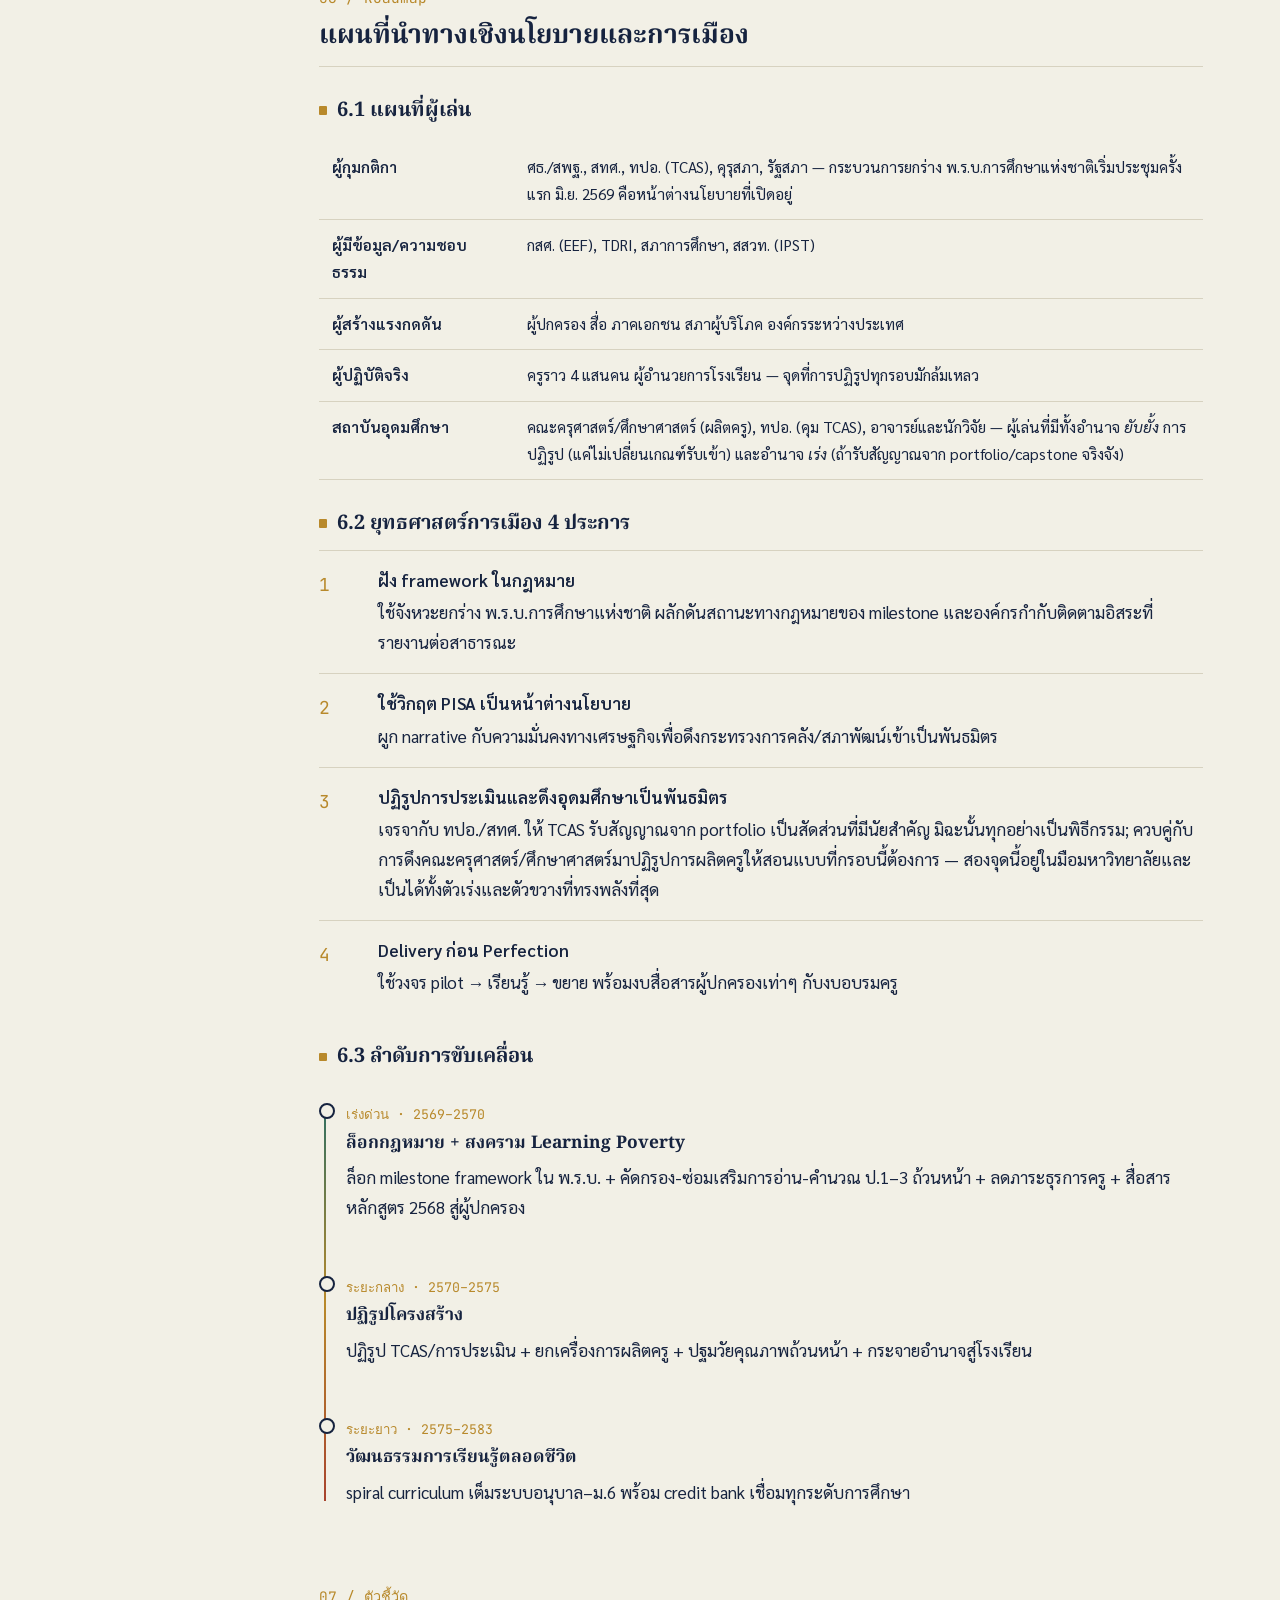
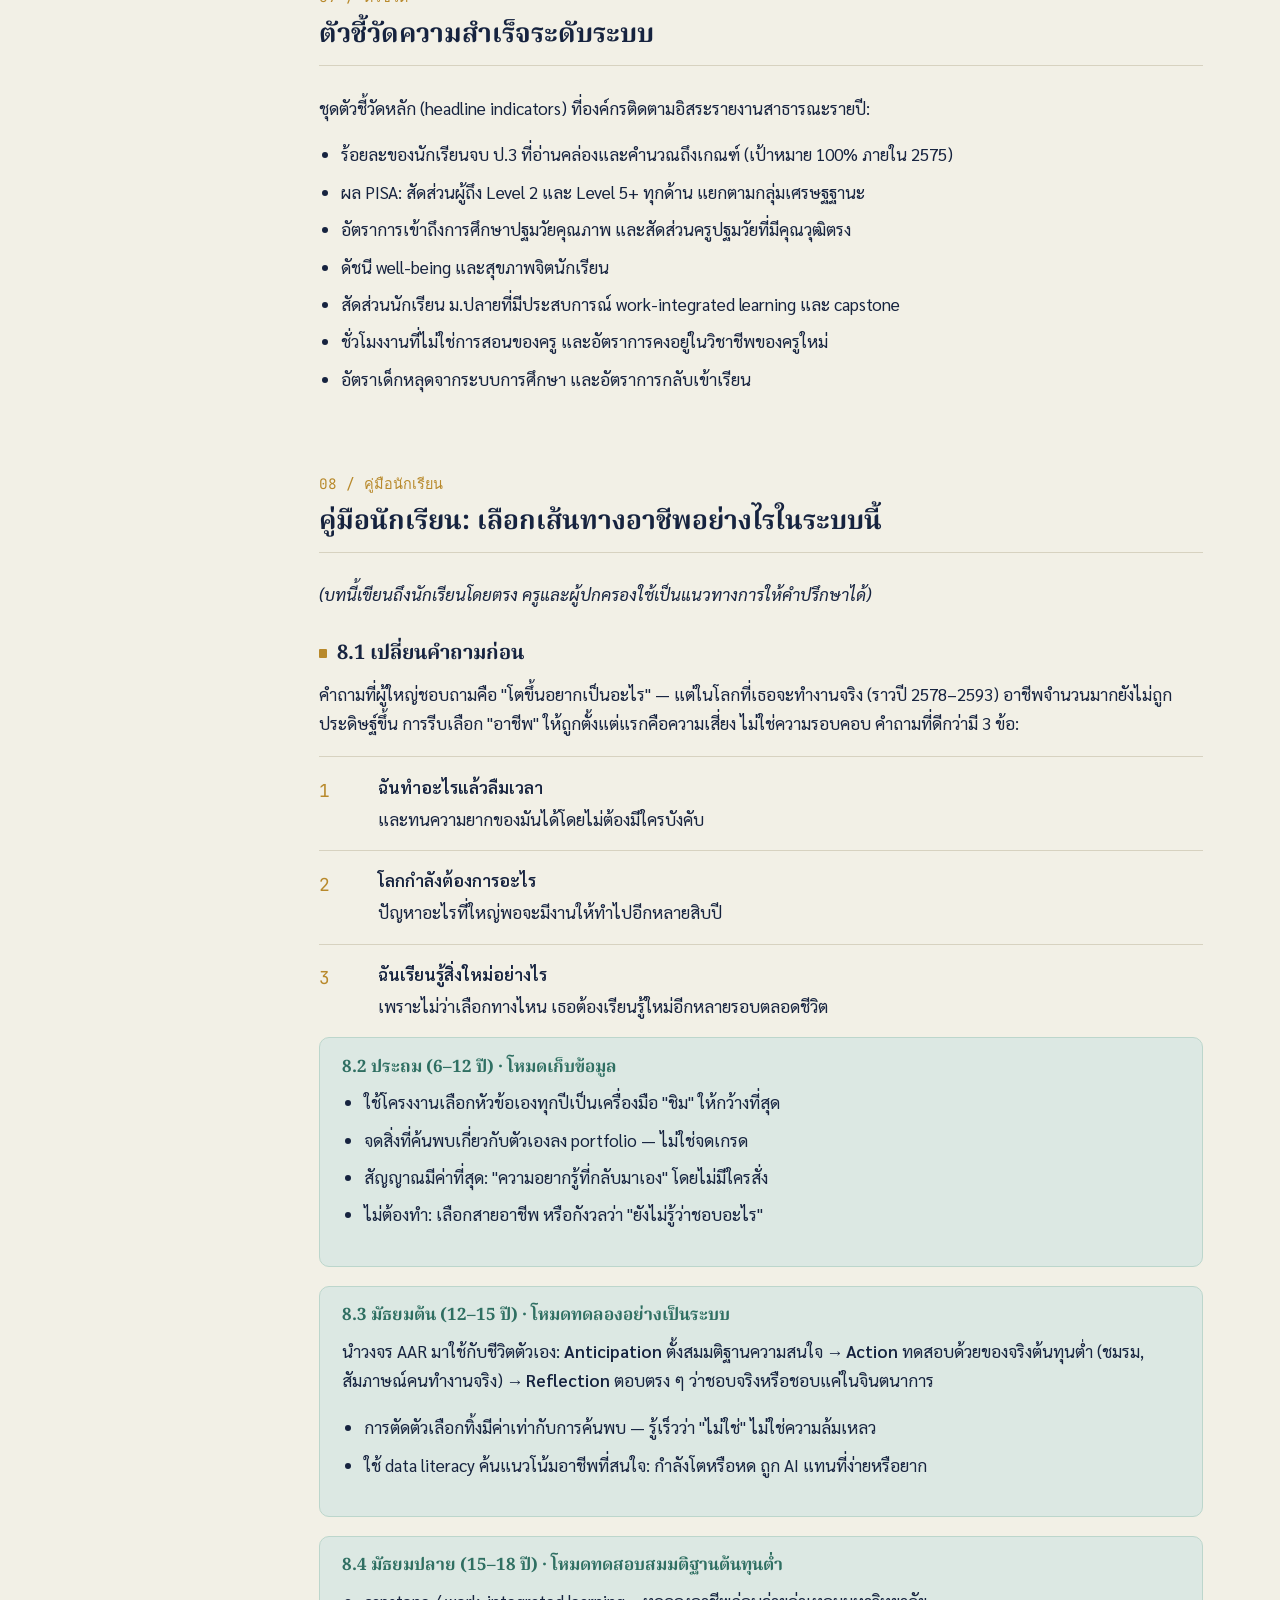
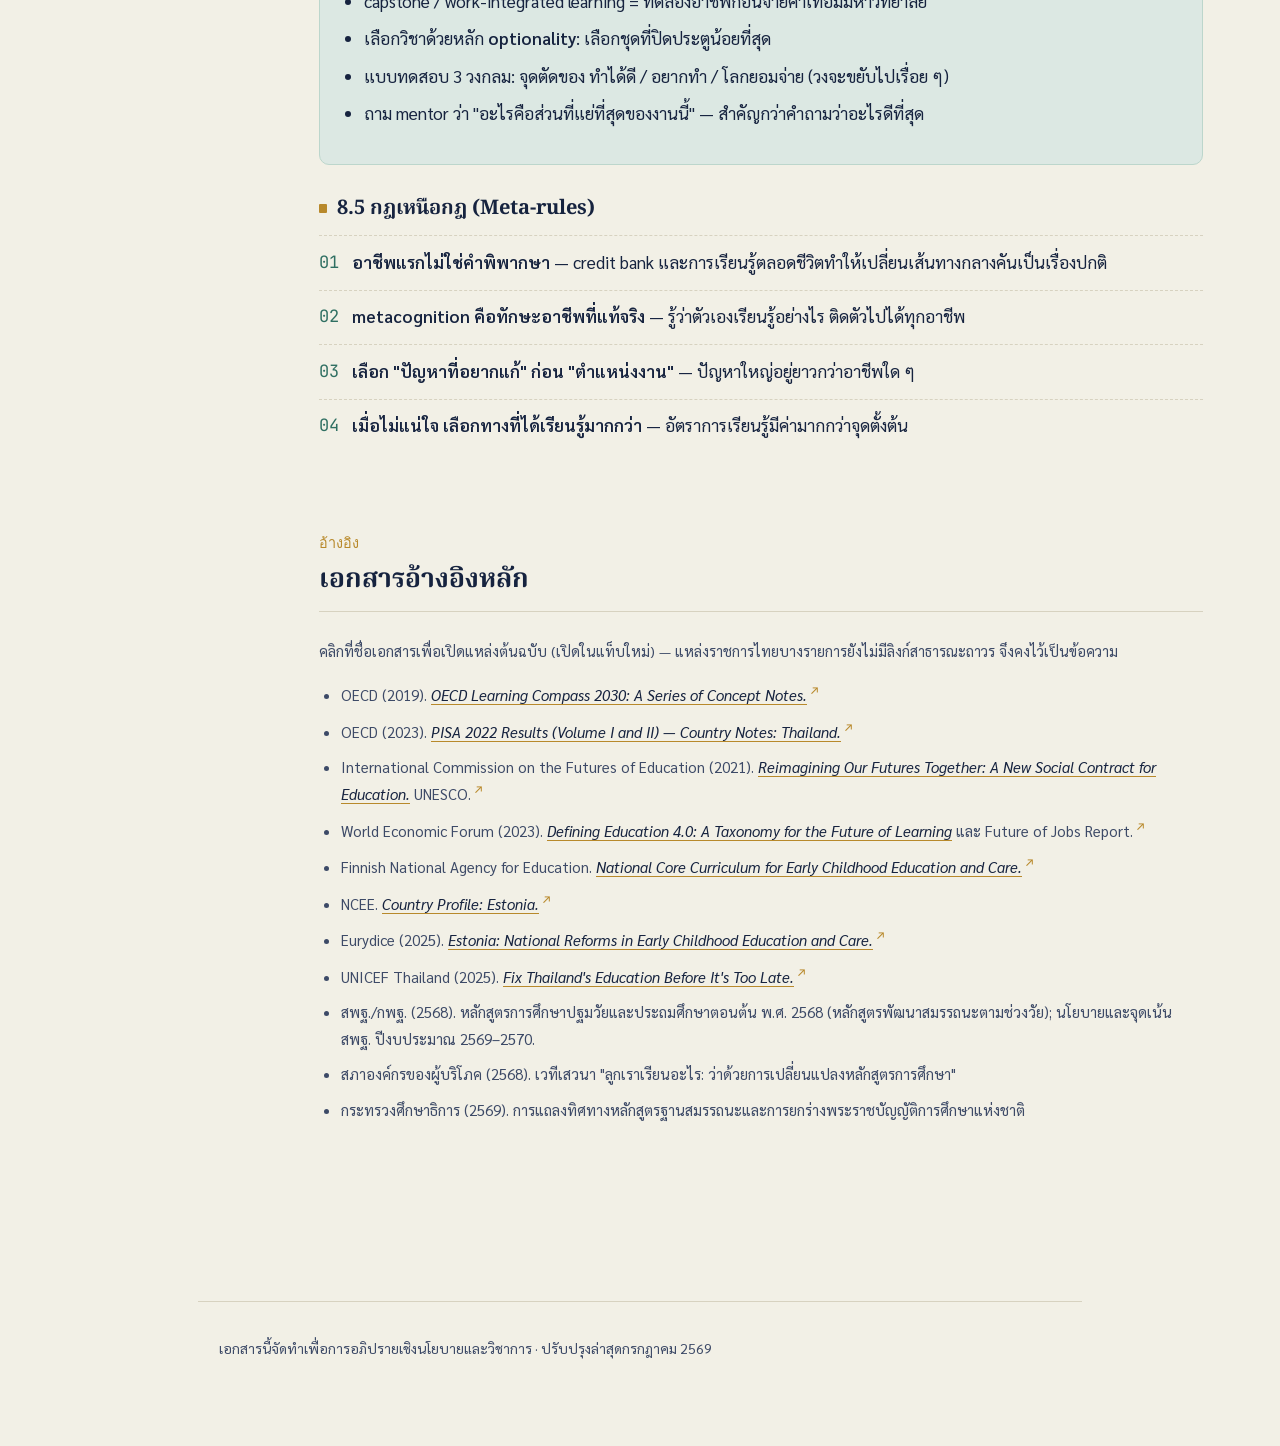
==== commit e9faf33f: "add university roles" ====
--- a/index.html
+++ b/index.html
@@ -25,7 +25,7 @@
       <li><a href="#exec"><span class="num">00</span> บทสรุปผู้บริหาร</a></li>
       <li><a href="#ch1"><span class="num">01</span> บทนำ: โจทย์และหลักคิด</a></li>
       <li><a href="#ch2"><span class="num">02</span> บทเรียนสากล</a></li>
-      <li><a href="#ch3"><span class="num">03</span> Milestones รายช่วงชั้น</a></li>
+      <li><a href="#ch3"><span class="num">03</span> Milestones รายช่วงชั้น (ถึง 18+)</a></li>
       <li><a href="#ch4"><span class="num">04</span> เงื่อนไขเชิงระบบ</a></li>
       <li><a href="#ch5"><span class="num">05</span> Gap Analysis ไทย</a></li>
       <li><a href="#ch6"><span class="num">06</span> Political Roadmap</a></li>
@@ -34,6 +34,7 @@
       <li><a href="#refs"><span class="num">·</span> เอกสารอ้างอิง</a></li>
       <li style="margin-top:.8rem;border-top:1px solid var(--line);padding-top:.8rem;"><a href="teachers.html"><span class="num">→</span> คู่มือครู (หน้าแยก)</a></li>
       <li><a href="parents.html"><span class="num">→</span> คู่มือผู้ปกครอง (หน้าแยก)</a></li>
+      <li><a href="university.html"><span class="num">→</span> คู่มืออาจารย์มหาวิทยาลัย (หน้าแยก)</a></li>
     </ol>
   </nav>
 
@@ -43,7 +44,7 @@
       <h1>Milestones การเรียนรู้ระดับอนุบาล–ประถม–มัธยม เพื่ออนาคตของอารยธรรม</h1>
       <p class="lede">ถอดบทเรียนจาก OECD, UNESCO, WEF และประเทศต้นแบบ พร้อมการวิเคราะห์ช่องว่างของไทย (Gap Analysis) แผนที่นำทางเชิงนโยบาย (Political Roadmap) และคู่มือนักเรียนสำหรับการเลือกเส้นทางอาชีพ</p>
       <span class="meta">ฉบับปรับปรุง · กรกฎาคม 2569</span>
-      <div class="page-switch"><a class="current" href="index.html">เอกสารหลัก</a><a href="teachers.html">คู่มือครู</a><a href="parents.html">คู่มือผู้ปกครอง</a></div>
+      <div class="page-switch"><a class="current" href="index.html">เอกสารหลัก</a><a href="teachers.html">คู่มือครู</a><a href="parents.html">คู่มือผู้ปกครอง</a><a href="university.html">คู่มืออาจารย์ ม.</a></div>
 
       <div class="spine-wrap">
         <svg viewBox="0 0 720 130" aria-hidden="true">
@@ -209,16 +210,33 @@
           </tbody>
         </table>
       </div>
+
+      <div class="age-card age-card--tertiary">
+        <div class="age-card__head"><span class="badge">18+ ปี</span><h3>3.6 หลังมัธยม — จาก milestone สู่ผู้เรียนที่กำกับตนเอง</h3></div>
+        <p style="margin:0 0 1rem;color:var(--ink-soft);font-size:.92rem;">ต่างจาก 3.1–3.5 ตรงที่ระดับนี้ไม่ใช่ "ชั้นเรียนบังคับ" แต่เป็น <strong>ปลายทางที่เส้นทางทั้งหมดควรบรรจบ</strong> — milestone จึงไม่ใช่ "ทุกคนต้องจบมหาวิทยาลัย" แต่คือ "ทุกคนต้องมีเส้นทางเรียนรู้ต่อเนื่องหลังอายุ 18" ไม่ว่าผ่านอุดมศึกษา อาชีวศึกษา การทำงาน หรือการเรียนรู้ด้วยตนเอง สอดรับกับปลายของเกลียวการเรียนรู้ในหน้าปกที่ชี้ไปยัง "การเรียนรู้ตลอดชีวิต"</p>
+        <table class="mtbl">
+          <thead><tr><th>ด้าน</th><th>Milestone (เป้าหมายที่ทุกเส้นทางควรไปถึง)</th><th>แนวทางการพัฒนา</th></tr></thead>
+          <tbody>
+            <tr><td data-th="ด้าน">เส้นทางการเรียน</td><td data-th="Milestone"><ul><li>มีเส้นทางเรียนรู้ต่อเนื่องหลัง 18 (อุดมศึกษา/อาชีวะ/ทำงาน+เรียน)</li><li>เข้า-ออกระบบได้ยืดหยุ่นโดยไม่เสียสิ่งที่สะสมไว้</li></ul></td><td data-th="แนวทาง"><ul><li>ระบบ modular + credit bank เชื่อมทุกระดับและวัยทำงาน</li><li>ยอมรับประสบการณ์ทำงานเป็นหน่วยกิต (RPL)</li></ul></td></tr>
+            <tr><td data-th="ด้าน">สมรรถนะวิชาชีพ + การสร้างความรู้</td><td data-th="Milestone"><ul><li>ความเชี่ยวชาญเชิงลึกในสาขาที่เลือก</li><li>สร้างความรู้/ผลงานใหม่ได้เอง ไม่ใช่แค่รับความรู้</li></ul></td><td data-th="แนวทาง"><ul><li>การเรียนรู้ผ่านการวิจัยและปัญหาจริง</li><li>เชื่อมกับอุตสาหกรรม/ชุมชนตั้งแต่ระหว่างเรียน</li></ul></td></tr>
+            <tr><td data-th="ด้าน">Transformative (ต่อยอดจาก ม.ปลาย)</td><td data-th="Milestone"><ul><li>เป็นผู้สร้างคุณค่า/ผู้ประกอบการ/นักวิจัย</li><li>นำการเปลี่ยนแปลงในวิชาชีพและชุมชนของตน</li></ul></td><td data-th="แนวทาง"><ul><li>พื้นที่บ่มเพาะนวัตกรรม/สตาร์ทอัพ</li><li>โครงการแก้ปัญหาจริงร่วมกับภาคส่วนต่าง ๆ</li></ul></td></tr>
+            <tr><td data-th="ด้าน">การเรียนรู้ตลอดชีวิต</td><td data-th="Milestone"><ul><li>reskill/upskill ได้ด้วยตนเองตลอดชีวิตทำงาน</li><li>รู้ว่าตนเองเรียนรู้อย่างไร (self-directed learning)</li></ul></td><td data-th="แนวทาง"><ul><li>micro-credentials และหลักสูตรระยะสั้นที่เข้าถึงได้</li><li>วัฒนธรรมองค์กรและรัฐที่สนับสนุนการเรียนต่อเนื่อง</li></ul></td></tr>
+            <tr><td data-th="ด้าน">พลเมือง + จริยธรรมวิชาชีพ</td><td data-th="Milestone"><ul><li>รับผิดชอบเชิงจริยธรรมในวิชาชีพของตน</li><li>เป็นพลเมืองที่มีส่วนรักษาสถาบันและอารยธรรมร่วม</li></ul></td><td data-th="แนวทาง"><ul><li>จรรยาบรรณวิชาชีพฝังในหลักสูตร ไม่ใช่วิชาเสริม</li><li>service learning และการมีส่วนร่วมสาธารณะ</li></ul></td></tr>
+          </tbody>
+        </table>
+        <div class="lead-callout" style="margin-top:1rem;"><strong>ใครทำให้ระดับนี้เกิดจริง:</strong> สถาบันอุดมศึกษาและอาจารย์มหาวิทยาลัยคือผู้ถือ milestone ระดับนี้โดยตรง และยังเป็นต้นน้ำที่ผลิตครูให้ระดับ 3.1–3.5 ทั้งหมด — บทบาทนี้ขยายความในบท 4.5 และมีคู่มือเฉพาะสำหรับอาจารย์มหาวิทยาลัยแยกต่างหาก</div>
+      </div>
     </section>
 
     <!-- ===== CH4 ===== -->
     <section id="ch4">
       <div class="chapter-head"><span class="num">04 / เงื่อนไขเชิงระบบ</span><h2>เงื่อนไขเชิงระบบ (System Enablers)</h2></div>
-      <p>milestone ทั้งหมดข้างต้นจะเป็นเพียงเอกสาร หากขาดเงื่อนไข 4 ประการ:</p>
+      <p>milestone ทั้งหมดข้างต้นจะเป็นเพียงเอกสาร หากขาดเงื่อนไข 5 ประการ:</p>
       <div class="principle"><span class="idx">4.1</span><div><strong>ครู</strong>ยกเครื่องการผลิต คัดเลือก และค่าตอบแทนครูตามแนวเอสโตเนีย/ฟินแลนด์ ระบบ mentorship สำหรับครูใหม่ และลดภาระธุรการที่ไม่เกี่ยวกับการสอน</div></div>
       <div class="principle"><span class="idx">4.2</span><div><strong>การประเมินและการคัดเลือก</strong>ต้องปฏิรูป O-NET/TCAS ให้วัดสมรรถนะและรับสัญญาณจาก portfolio อย่างมีนัยสำคัญ มิฉะนั้นหลักสูตรฐานสมรรถนะจะถูก backwash effect ลบล้าง</div></div>
       <div class="principle"><span class="idx">4.3</span><div><strong>ความเสมอภาค</strong>ปฐมวัยคุณภาพสูงถ้วนหน้าให้ผลตอบแทนสูงสุด (Heckman curve) ควบคู่ระบบ early warning ป้องกันเด็กหลุดจากระบบ</div></div>
       <div class="principle"><span class="idx">4.4</span><div><strong>ความต่อเนื่องเชิงนโยบาย</strong>กลไกทางกฎหมายที่ทำให้กรอบ milestone อยู่รอดข้ามรัฐบาล</div></div>
+      <div class="principle"><span class="idx">4.5</span><div><strong>อุดมศึกษาในฐานะต้นน้ำและปลายน้ำ</strong>สถาบันอุดมศึกษาเป็นคานงัดที่ซ้อนอยู่บนคานงัดอื่น: <em>ต้นน้ำ</em> คือผู้ผลิตครู (ถ้าการผลิตครูไม่เปลี่ยน 4.1 ก็เกิดไม่ได้) และเป็นฐานความรู้ด้าน learning science ที่บอกว่า milestone ใดสมเหตุผลตามวัย; <em>ปลายน้ำ</em> คือประตูคัดเลือก TCAS ที่ส่งสัญญาณย้อนกลับไปทั้งระบบ (4.2) และเป็นปลายทางของ capstone/credit bank ทั้งนี้มหาวิทยาลัยต้องปฏิรูปการสอนของตนเองก่อน — ถ้าคณะครุศาสตร์ยังบรรยายเรื่อง active learning แบบ passive นักศึกษาครูจะเลียนแบบสิ่งที่เห็น ไม่ใช่สิ่งที่ถูกสอน</div></div>
     </section>
 
     <!-- ===== CH5 ===== -->
@@ -264,13 +282,14 @@
           <tr><td>ผู้มีข้อมูล/ความชอบธรรม</td><td>กสศ. (EEF), TDRI, สภาการศึกษา, สสวท. (IPST)</td></tr>
           <tr><td>ผู้สร้างแรงกดดัน</td><td>ผู้ปกครอง สื่อ ภาคเอกชน สภาผู้บริโภค องค์กรระหว่างประเทศ</td></tr>
           <tr><td>ผู้ปฏิบัติจริง</td><td>ครูราว 4 แสนคน ผู้อำนวยการโรงเรียน — จุดที่การปฏิรูปทุกรอบมักล้มเหลว</td></tr>
+          <tr><td>สถาบันอุดมศึกษา</td><td>คณะครุศาสตร์/ศึกษาศาสตร์ (ผลิตครู), ทปอ. (คุม TCAS), อาจารย์และนักวิจัย — ผู้เล่นที่มีทั้งอำนาจ <em>ยับยั้ง</em> การปฏิรูป (แค่ไม่เปลี่ยนเกณฑ์รับเข้า) และอำนาจ <em>เร่ง</em> (ถ้ารับสัญญาณจาก portfolio/capstone จริงจัง)</td></tr>
         </tbody>
       </table>
 
       <h3>6.2 ยุทธศาสตร์การเมือง 4 ประการ</h3>
       <div class="principle"><span class="idx">1</span><div><strong>ฝัง framework ในกฎหมาย</strong>ใช้จังหวะยกร่าง พ.ร.บ.การศึกษาแห่งชาติ ผลักดันสถานะทางกฎหมายของ milestone และองค์กรกำกับติดตามอิสระที่รายงานต่อสาธารณะ</div></div>
       <div class="principle"><span class="idx">2</span><div><strong>ใช้วิกฤต PISA เป็นหน้าต่างนโยบาย</strong>ผูก narrative กับความมั่นคงทางเศรษฐกิจเพื่อดึงกระทรวงการคลัง/สภาพัฒน์เข้าเป็นพันธมิตร</div></div>
-      <div class="principle"><span class="idx">3</span><div><strong>ปฏิรูปการประเมินก่อน</strong>เจรจากับ ทปอ./สทศ. ให้ TCAS รับสัญญาณจาก portfolio เป็นสัดส่วนที่มีนัยสำคัญ มิฉะนั้นทุกอย่างเป็นพิธีกรรม</div></div>
+      <div class="principle"><span class="idx">3</span><div><strong>ปฏิรูปการประเมินและดึงอุดมศึกษาเป็นพันธมิตร</strong>เจรจากับ ทปอ./สทศ. ให้ TCAS รับสัญญาณจาก portfolio เป็นสัดส่วนที่มีนัยสำคัญ มิฉะนั้นทุกอย่างเป็นพิธีกรรม; ควบคู่กับการดึงคณะครุศาสตร์/ศึกษาศาสตร์มาปฏิรูปการผลิตครูให้สอนแบบที่กรอบนี้ต้องการ — สองจุดนี้อยู่ในมือมหาวิทยาลัยและเป็นได้ทั้งตัวเร่งและตัวขวางที่ทรงพลังที่สุด</div></div>
       <div class="principle"><span class="idx">4</span><div><strong>Delivery ก่อน Perfection</strong>ใช้วงจร pilot → เรียนรู้ → ขยาย พร้อมงบสื่อสารผู้ปกครองเท่าๆ กับงบอบรมครู</div></div>
 
       <h3>6.3 ลำดับการขับเคลื่อน</h3>
--- a/style.css
+++ b/style.css
@@ -191,6 +191,7 @@
   .age-card--upper{border-top:4px solid var(--gold);}
   .age-card--lower-sec{border-top:4px solid #C09A3E;}
   .age-card--upper-sec{border-top:4px solid var(--brick);}
+  .age-card--tertiary{border-top:4px solid #5B4B8A;}
 
   table.mtbl{width:100%;border-collapse:collapse;}
   table.mtbl th{
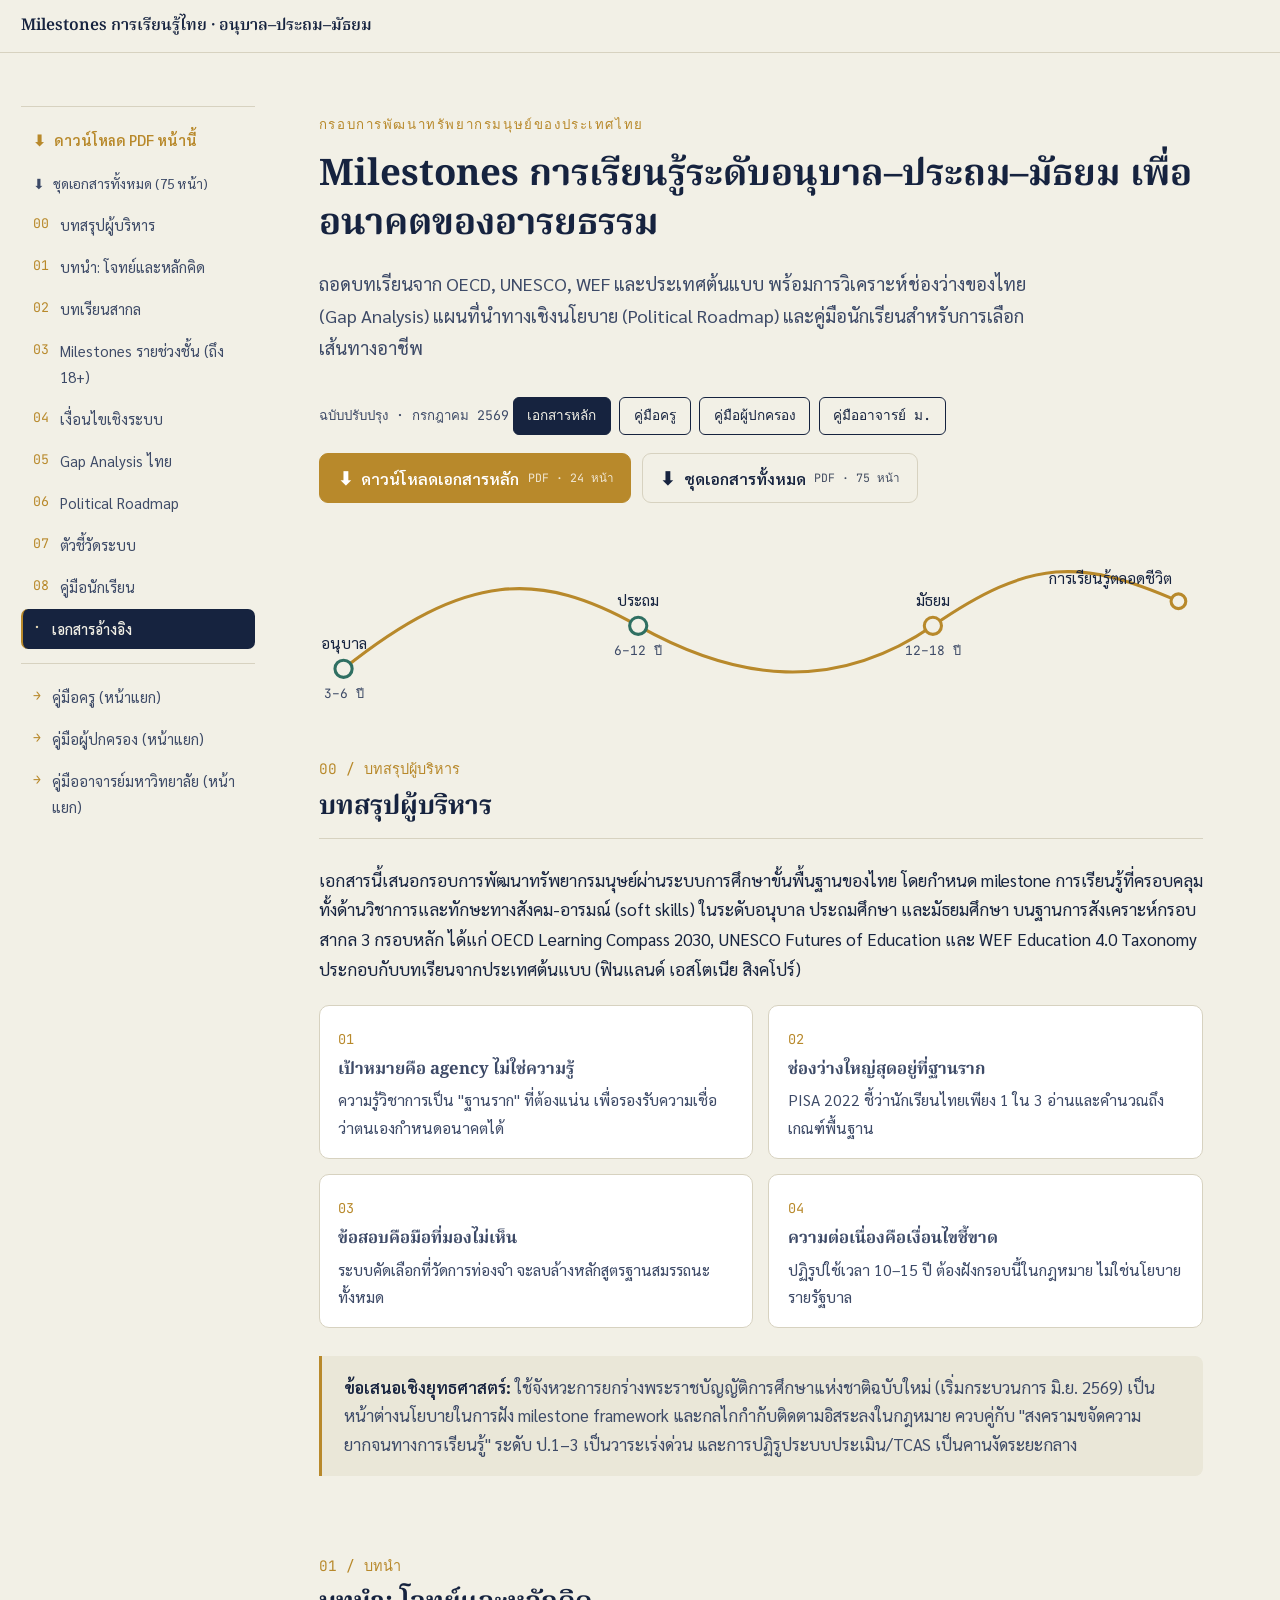
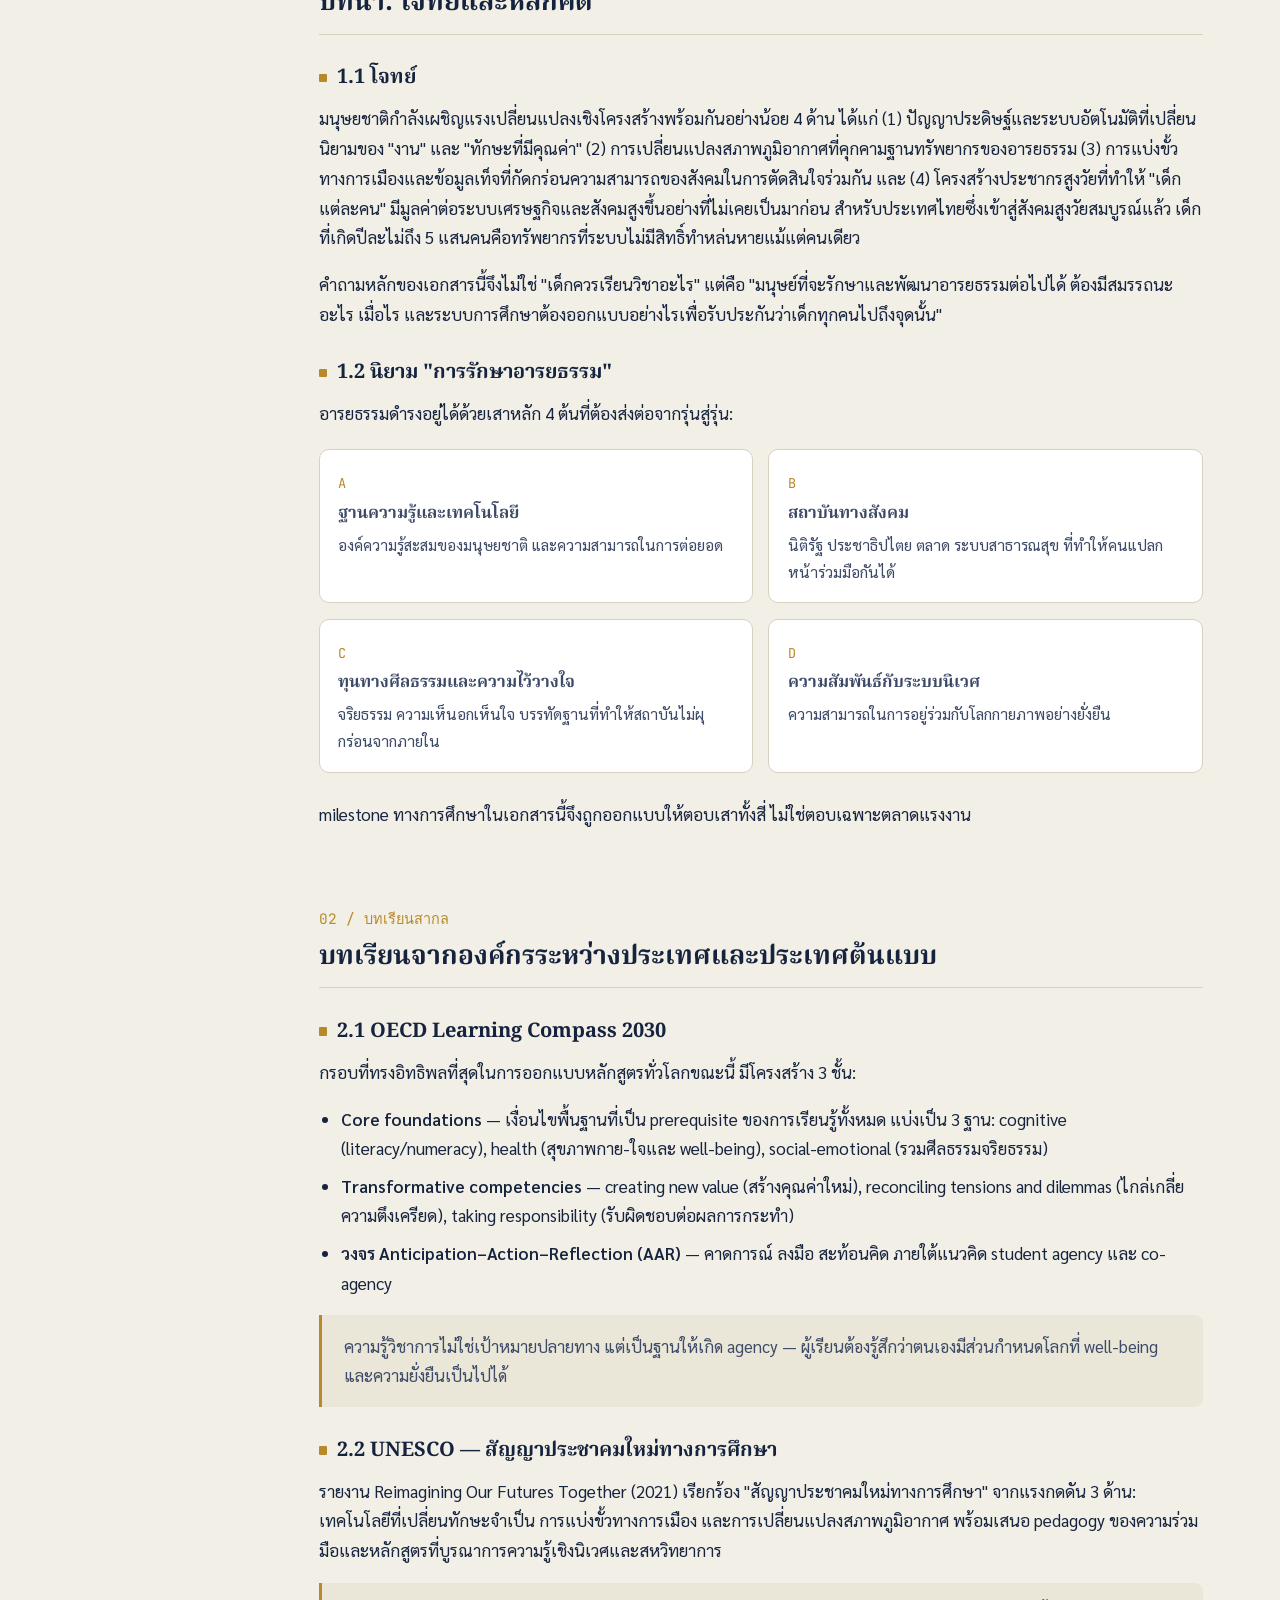
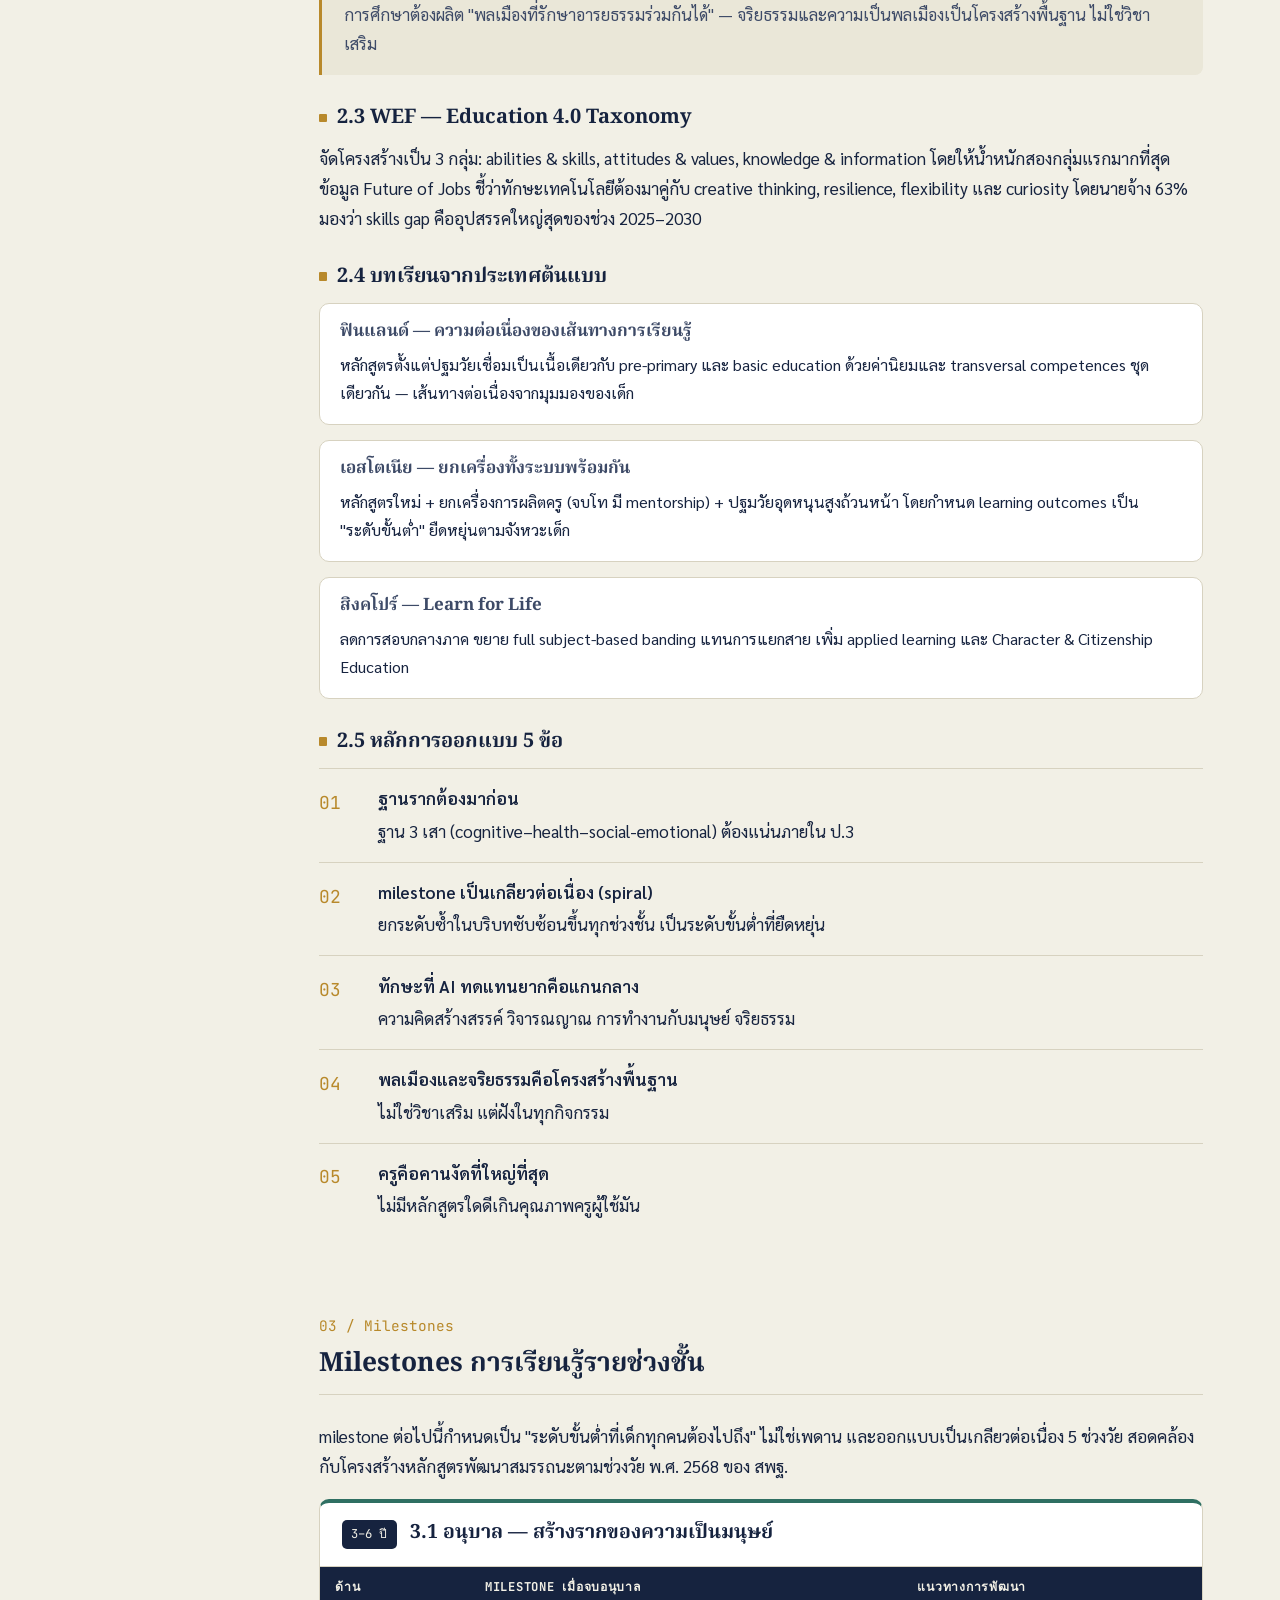
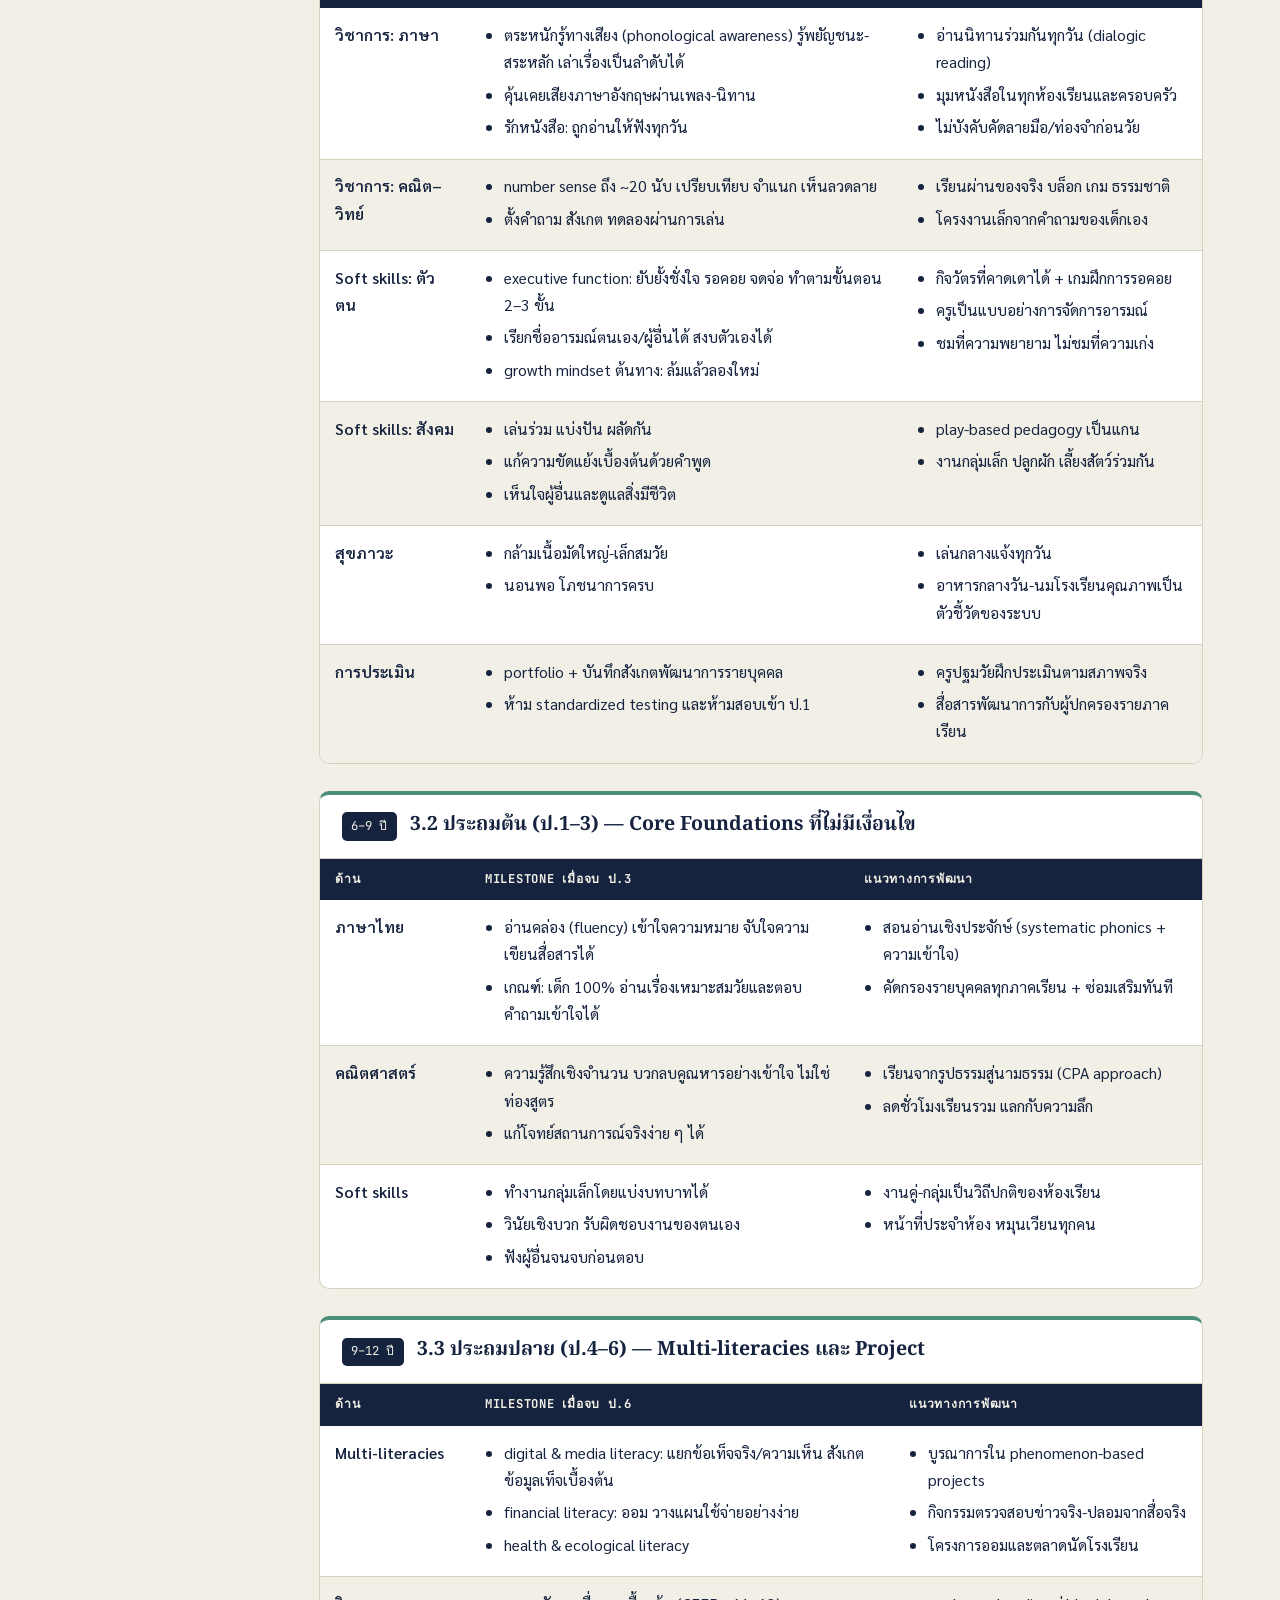
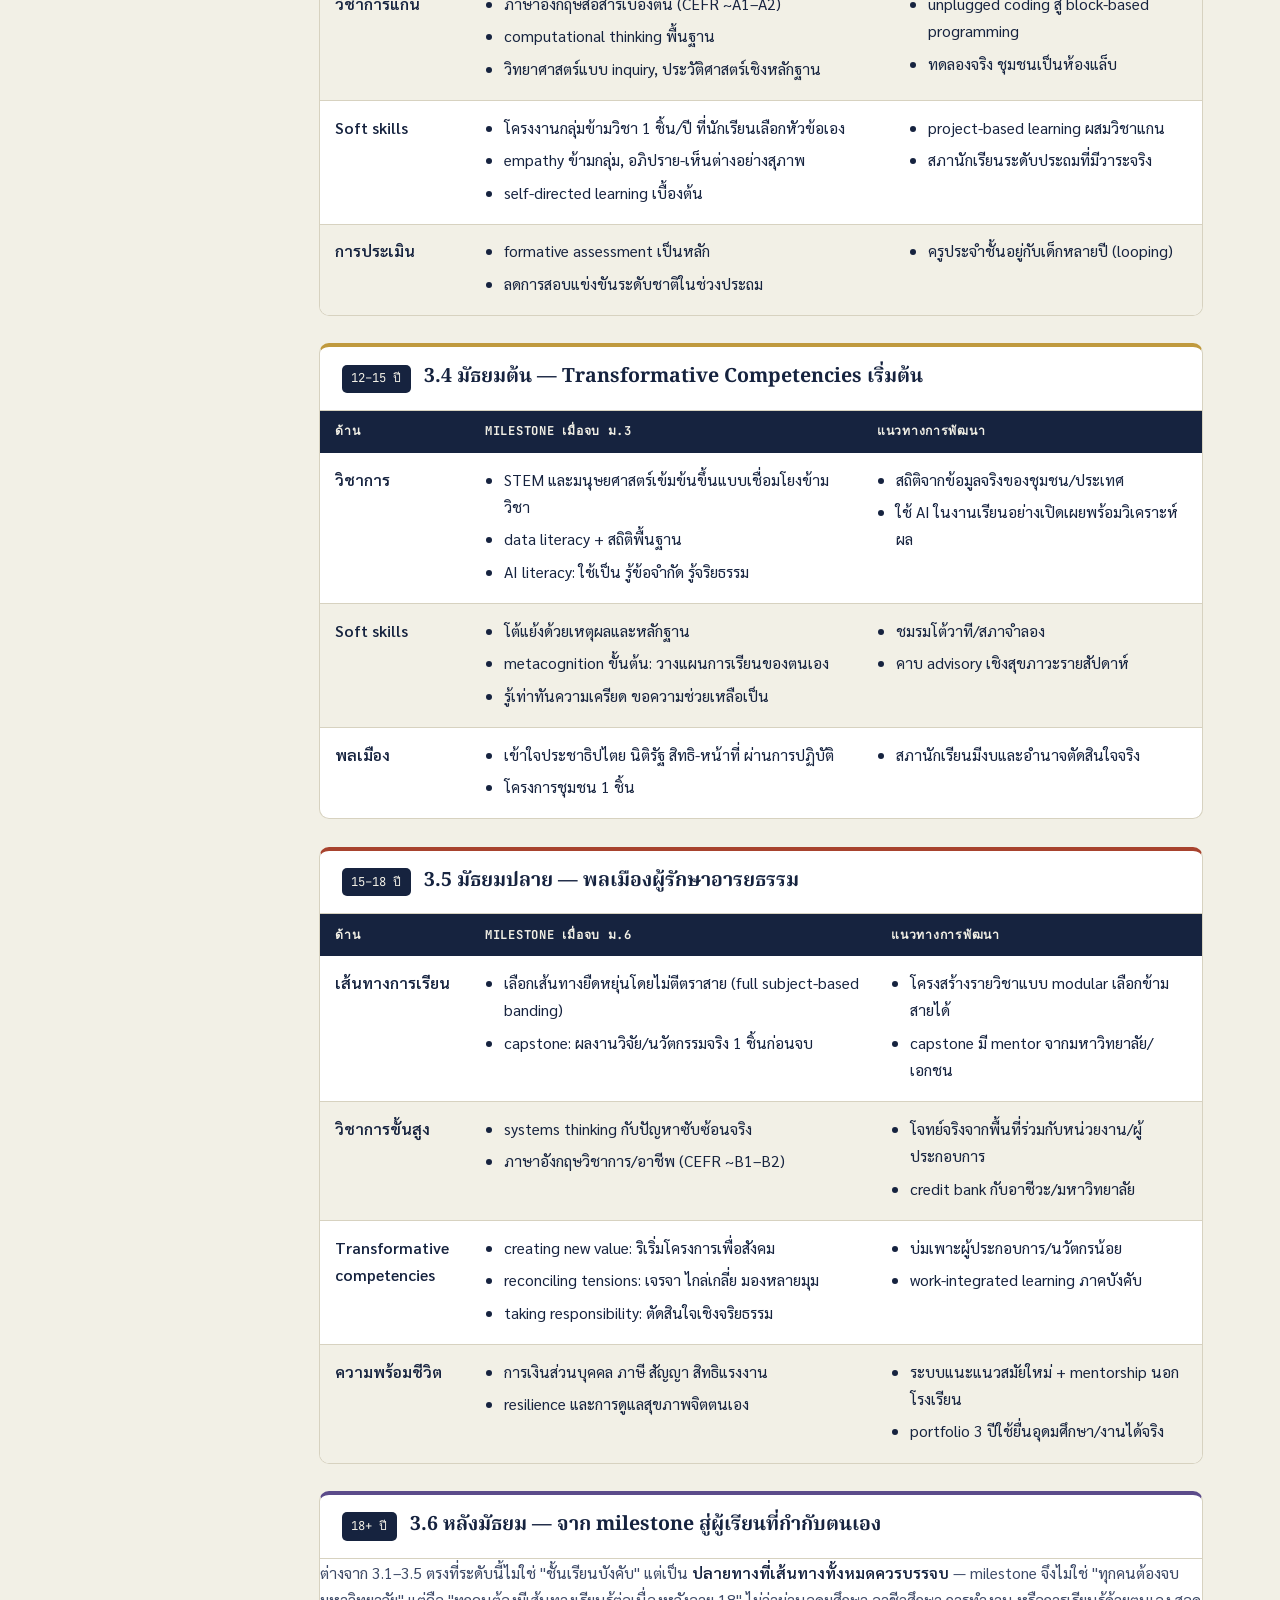
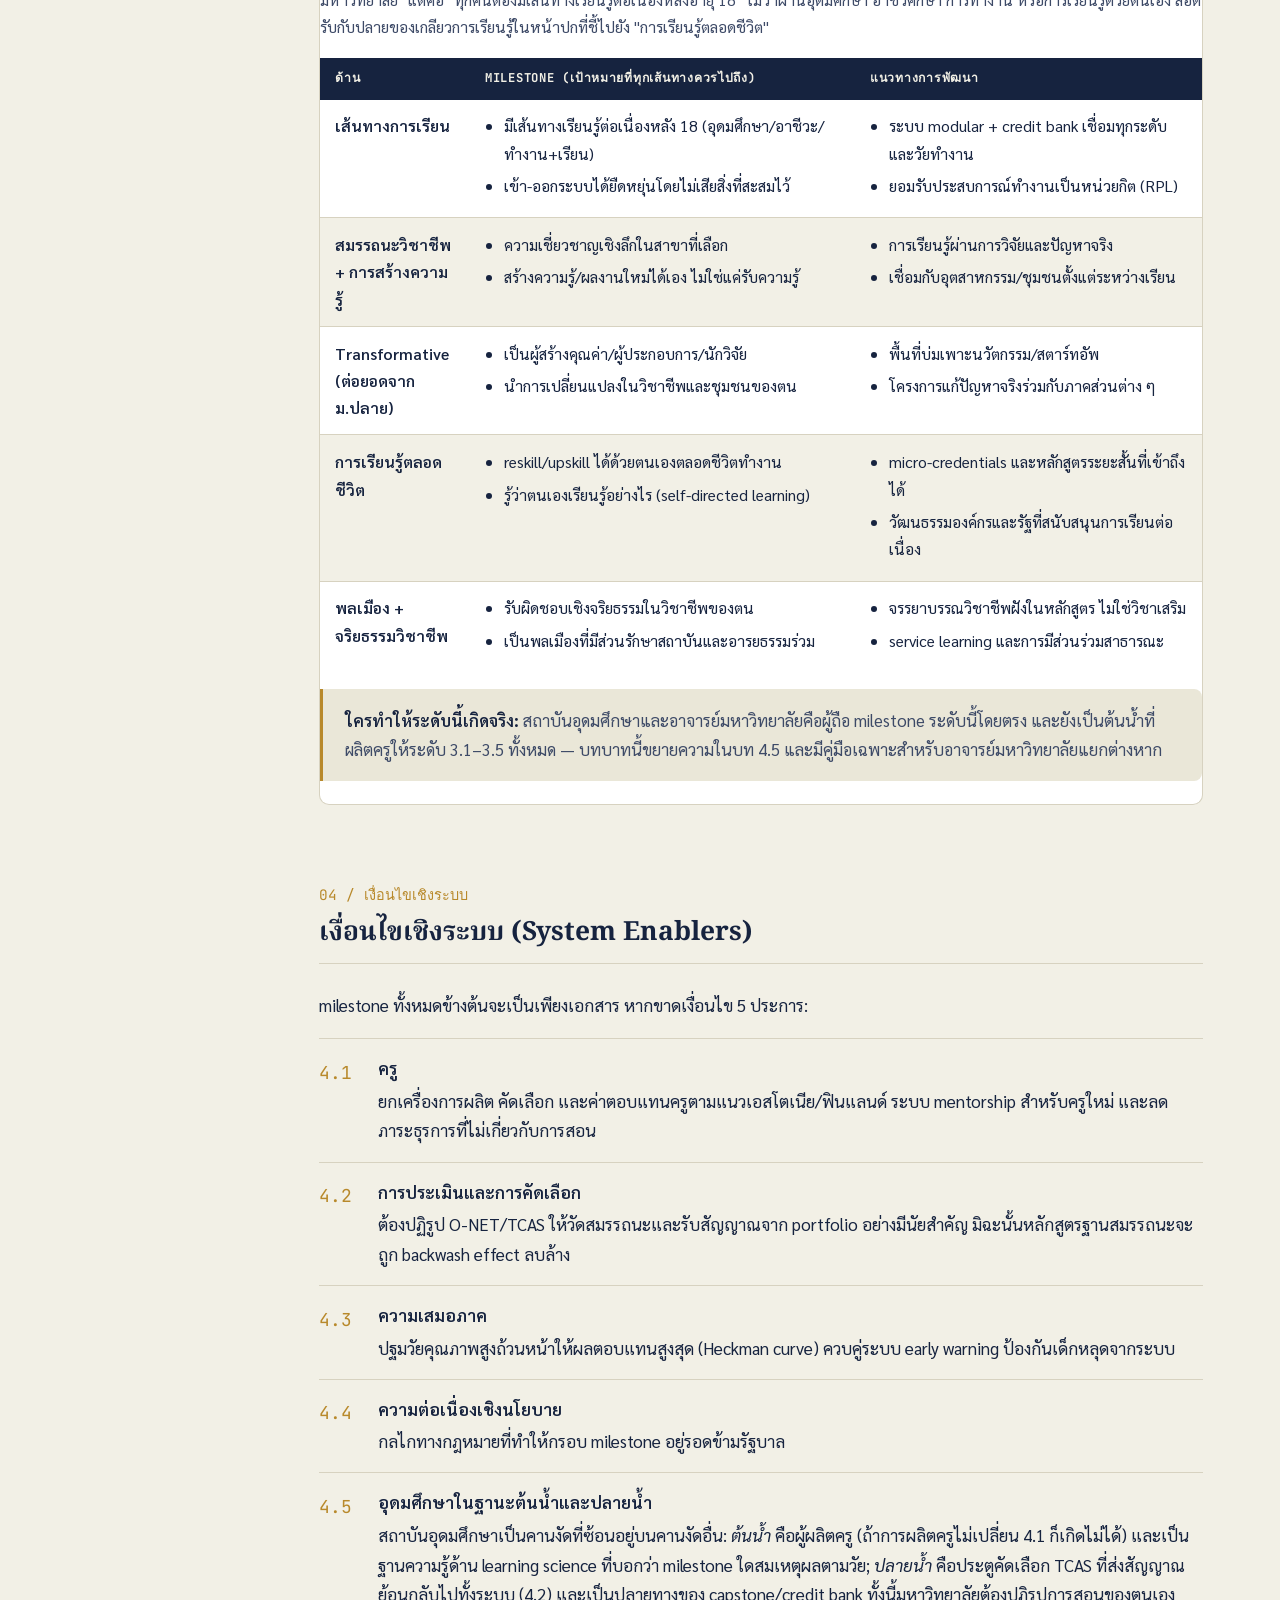
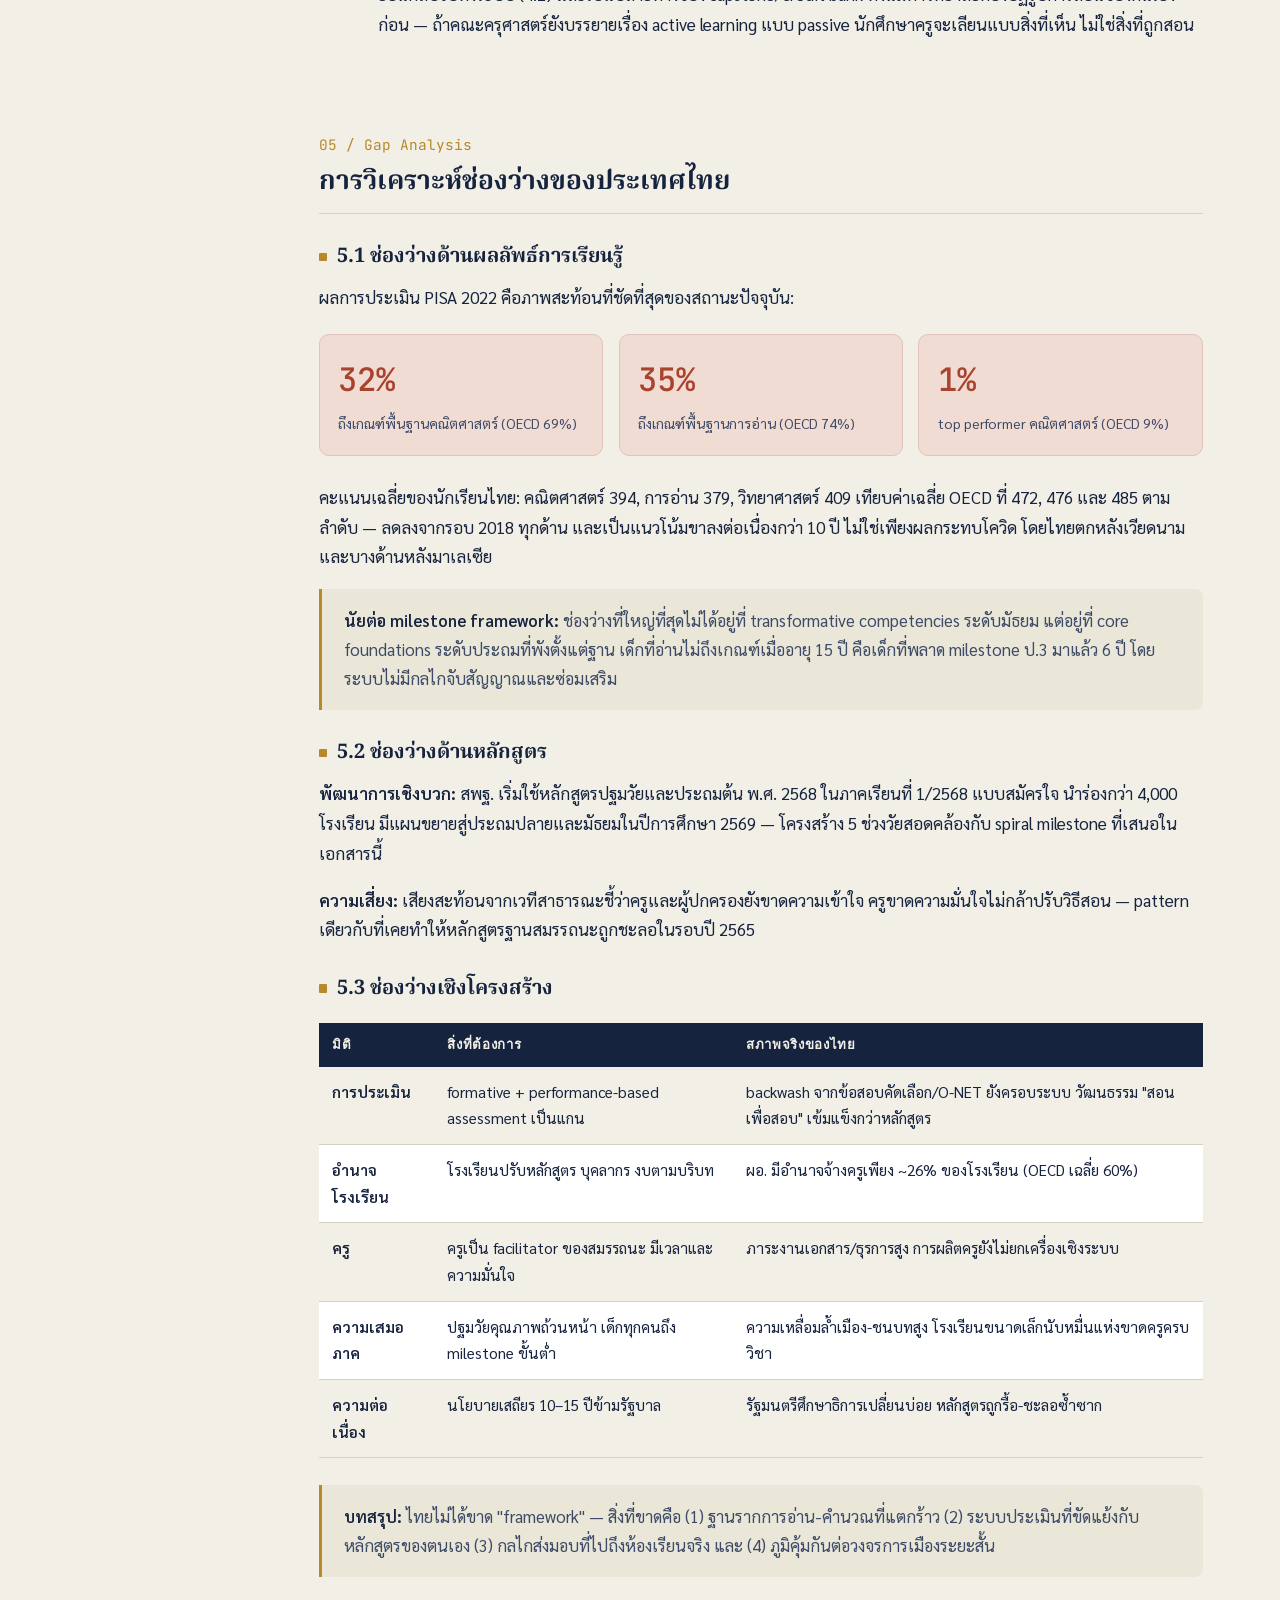
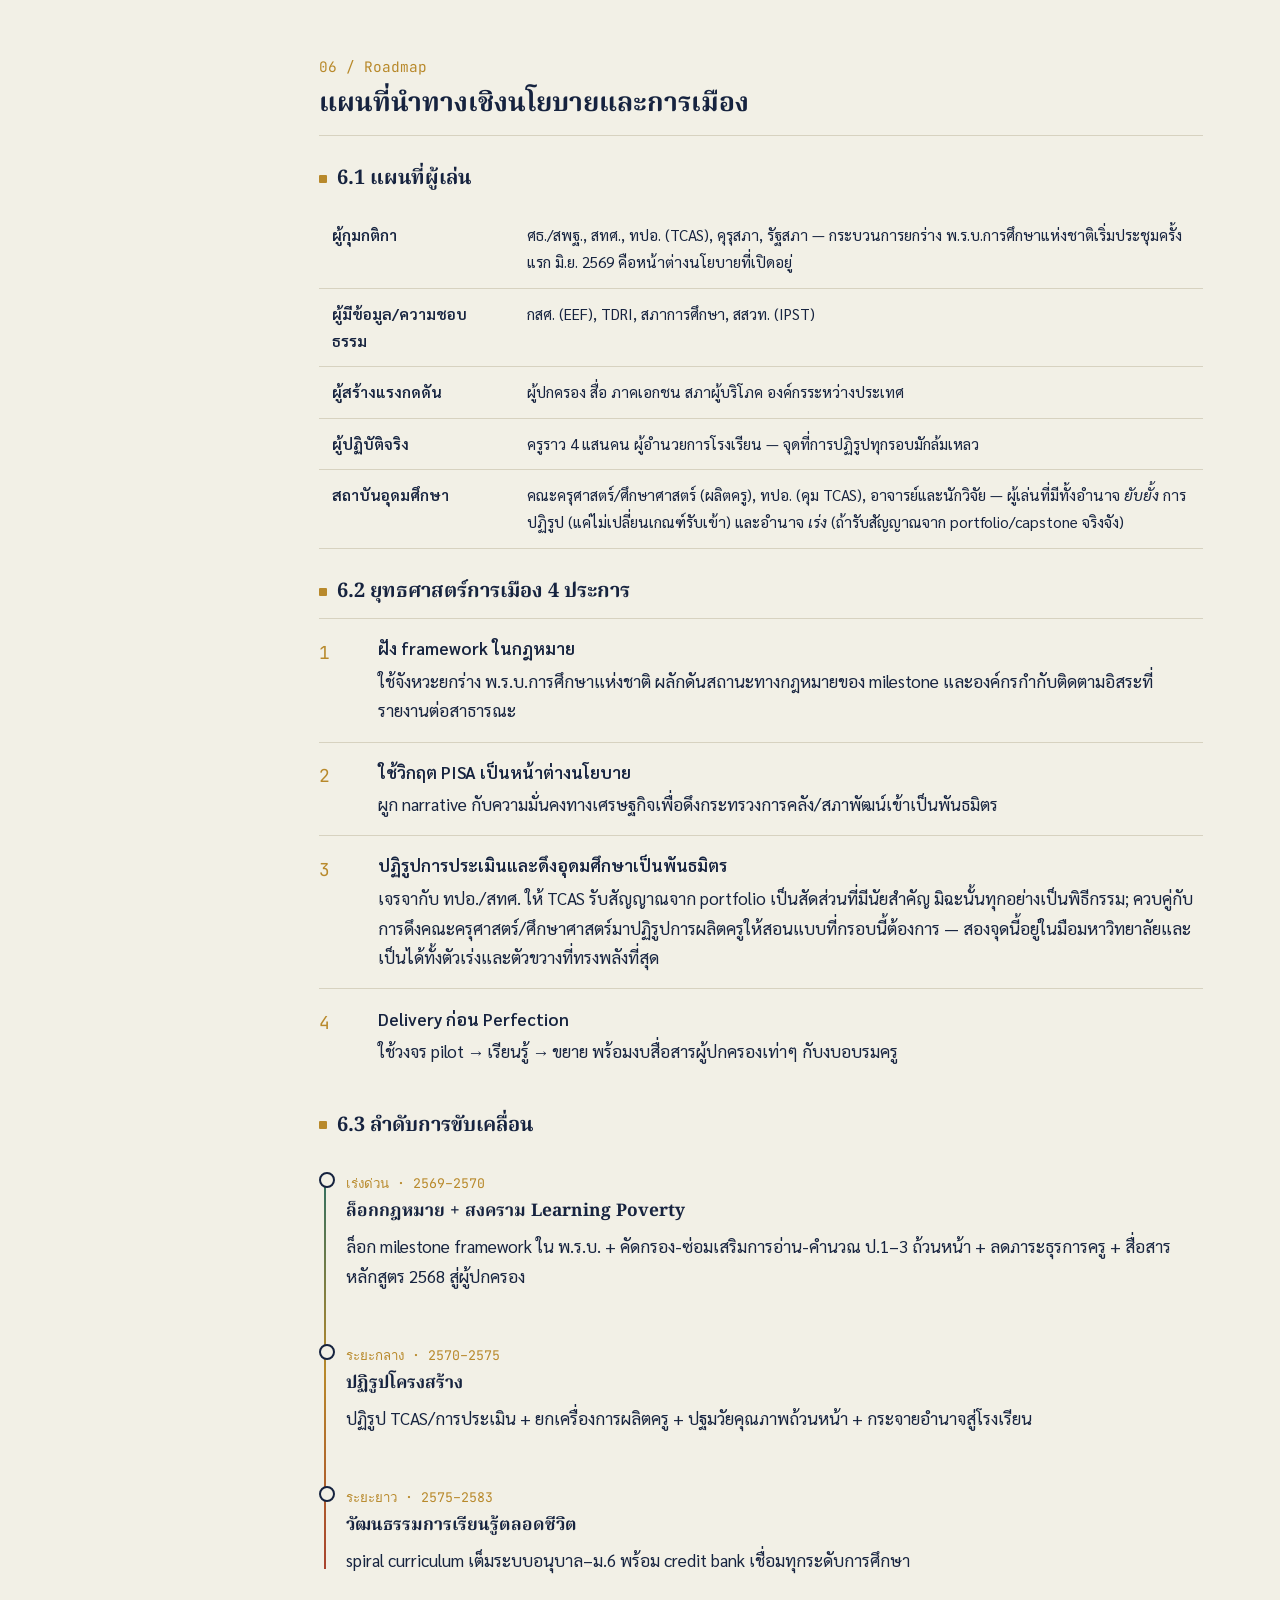
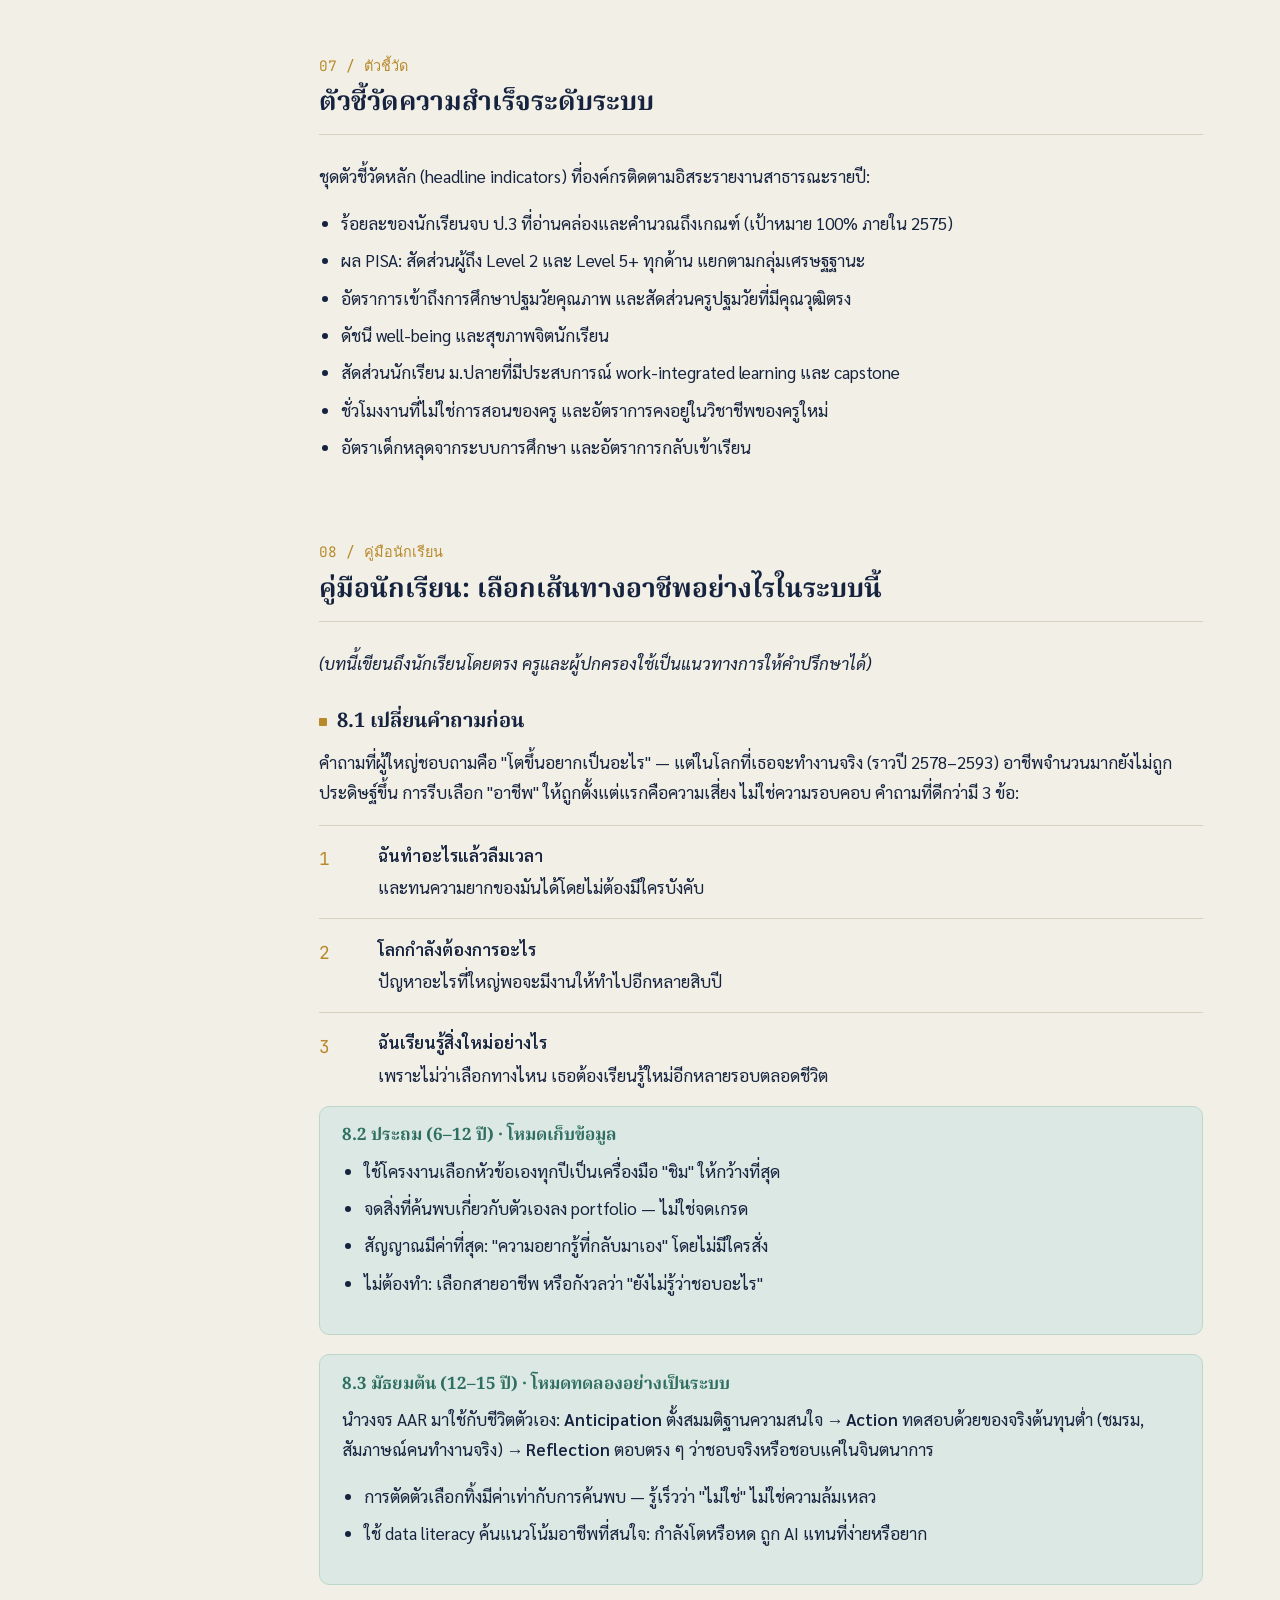
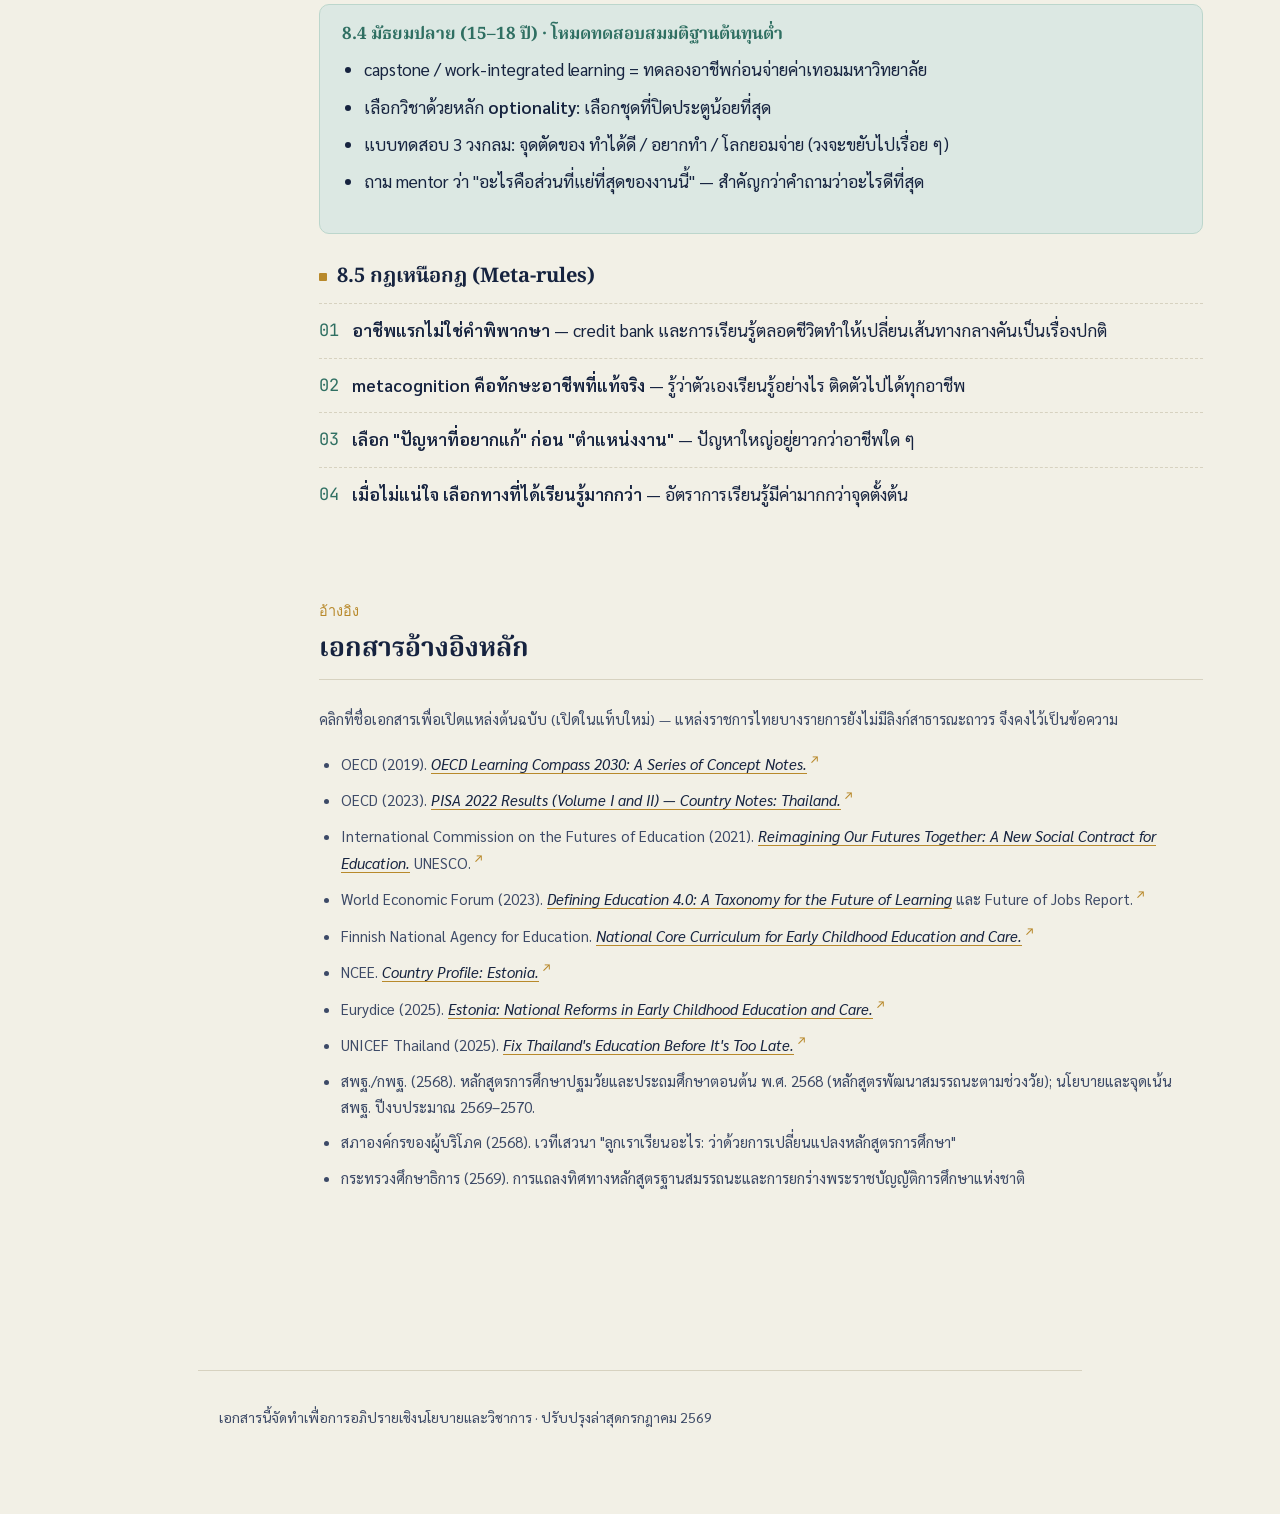
==== commit a1f46e11: "include links to pdf and pdf" ====
--- a/index.html
+++ b/index.html
@@ -22,6 +22,7 @@
 <div class="shell">
   <nav class="toc" id="toc">
     <ol>
+      <li class="dl-toc"><a href="hrd-main.pdf" download="กรอบพัฒนาทรัพยากรมนุษย์-เอกสารหลัก.pdf"><span>⬇</span> ดาวน์โหลด PDF หน้านี้</a><a class="sub" href="hrd-complete.pdf" download="กรอบพัฒนาทรัพยากรมนุษย์-ชุดเอกสารฉบับสมบูรณ์.pdf"><span>⬇</span> ชุดเอกสารทั้งหมด (75 หน้า)</a></li>
       <li><a href="#exec"><span class="num">00</span> บทสรุปผู้บริหาร</a></li>
       <li><a href="#ch1"><span class="num">01</span> บทนำ: โจทย์และหลักคิด</a></li>
       <li><a href="#ch2"><span class="num">02</span> บทเรียนสากล</a></li>
@@ -45,6 +46,10 @@
       <p class="lede">ถอดบทเรียนจาก OECD, UNESCO, WEF และประเทศต้นแบบ พร้อมการวิเคราะห์ช่องว่างของไทย (Gap Analysis) แผนที่นำทางเชิงนโยบาย (Political Roadmap) และคู่มือนักเรียนสำหรับการเลือกเส้นทางอาชีพ</p>
       <span class="meta">ฉบับปรับปรุง · กรกฎาคม 2569</span>
       <div class="page-switch"><a class="current" href="index.html">เอกสารหลัก</a><a href="teachers.html">คู่มือครู</a><a href="parents.html">คู่มือผู้ปกครอง</a><a href="university.html">คู่มืออาจารย์ ม.</a></div>
+      <div class="dl-bar">
+        <a class="dl-btn dl-btn--primary" href="hrd-main.pdf" download="กรอบพัฒนาทรัพยากรมนุษย์-เอกสารหลัก.pdf"><span class="ic">⬇</span> ดาวน์โหลดเอกสารหลัก <small>PDF · 24 หน้า</small></a>
+        <a class="dl-btn dl-btn--full" href="hrd-complete.pdf" download="กรอบพัฒนาทรัพยากรมนุษย์-ชุดเอกสารฉบับสมบูรณ์.pdf"><span class="ic">⬇</span> ชุดเอกสารทั้งหมด <small>PDF · 75 หน้า</small></a>
+      </div>
 
       <div class="spine-wrap">
         <svg viewBox="0 0 720 130" aria-hidden="true">
--- a/style.css
+++ b/style.css
@@ -408,3 +408,29 @@
 .myth-row .m strong{color:var(--brick);}
 .myth-row .r{padding:.7rem 1.1rem;font-size:.9rem;background:#fff;}
 .myth-row .r strong{color:var(--teal);}
+
+/* ===== download bar (hero) ===== */
+.dl-bar{display:flex;flex-wrap:wrap;gap:.6rem;margin-top:1.1rem;}
+.dl-btn{
+  display:inline-flex;align-items:center;gap:.5rem;
+  padding:.6rem 1.05rem;border-radius:9px;
+  font-family:"Sarabun",sans-serif;font-size:.92rem;font-weight:600;
+  text-decoration:none;border:1.5px solid transparent;transition:transform .12s ease,box-shadow .12s ease;
+}
+.dl-btn .ic{font-size:1.05rem;line-height:1;}
+.dl-btn--primary{background:var(--gold);color:#fff;border-color:var(--gold);}
+.dl-btn--primary:hover{transform:translateY(-1px);box-shadow:0 6px 16px rgba(184,137,43,.32);}
+.dl-btn--full{background:transparent;color:var(--ink);border-color:var(--line);}
+.dl-btn--full:hover{border-color:var(--gold);color:var(--gold);transform:translateY(-1px);}
+.dl-btn small{font-family:"JetBrains Mono",monospace;font-weight:400;font-size:.68rem;opacity:.8;}
+
+/* download link inside the sticky TOC */
+.toc .dl-toc{
+  margin-top:.8rem;border-top:1px solid var(--line);padding-top:.8rem;
+}
+.toc .dl-toc a{
+  display:flex;align-items:center;gap:.45rem;
+  color:var(--gold);font-weight:600;font-size:.86rem;text-decoration:none;
+}
+.toc .dl-toc a:hover{text-decoration:underline;}
+.toc .dl-toc a.sub{color:var(--ink-soft);font-weight:400;font-size:.8rem;margin-top:.35rem;}
